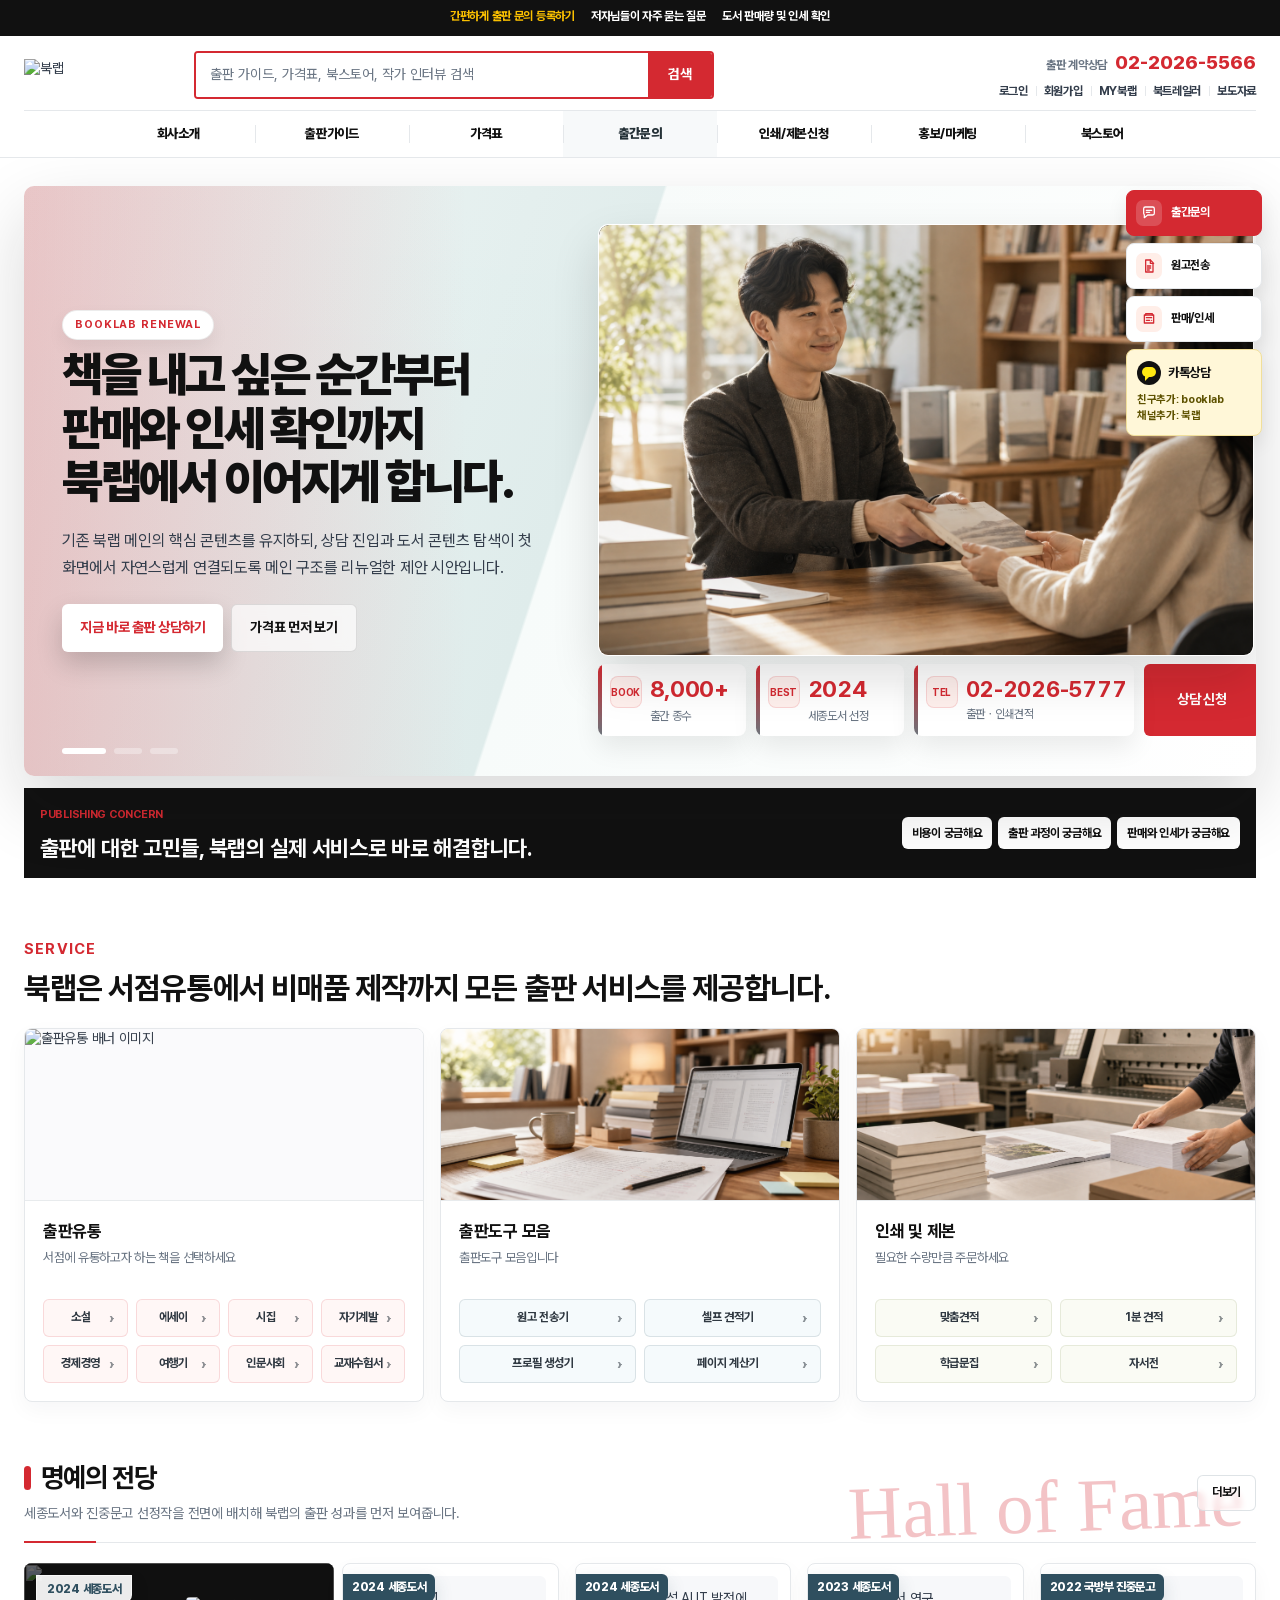
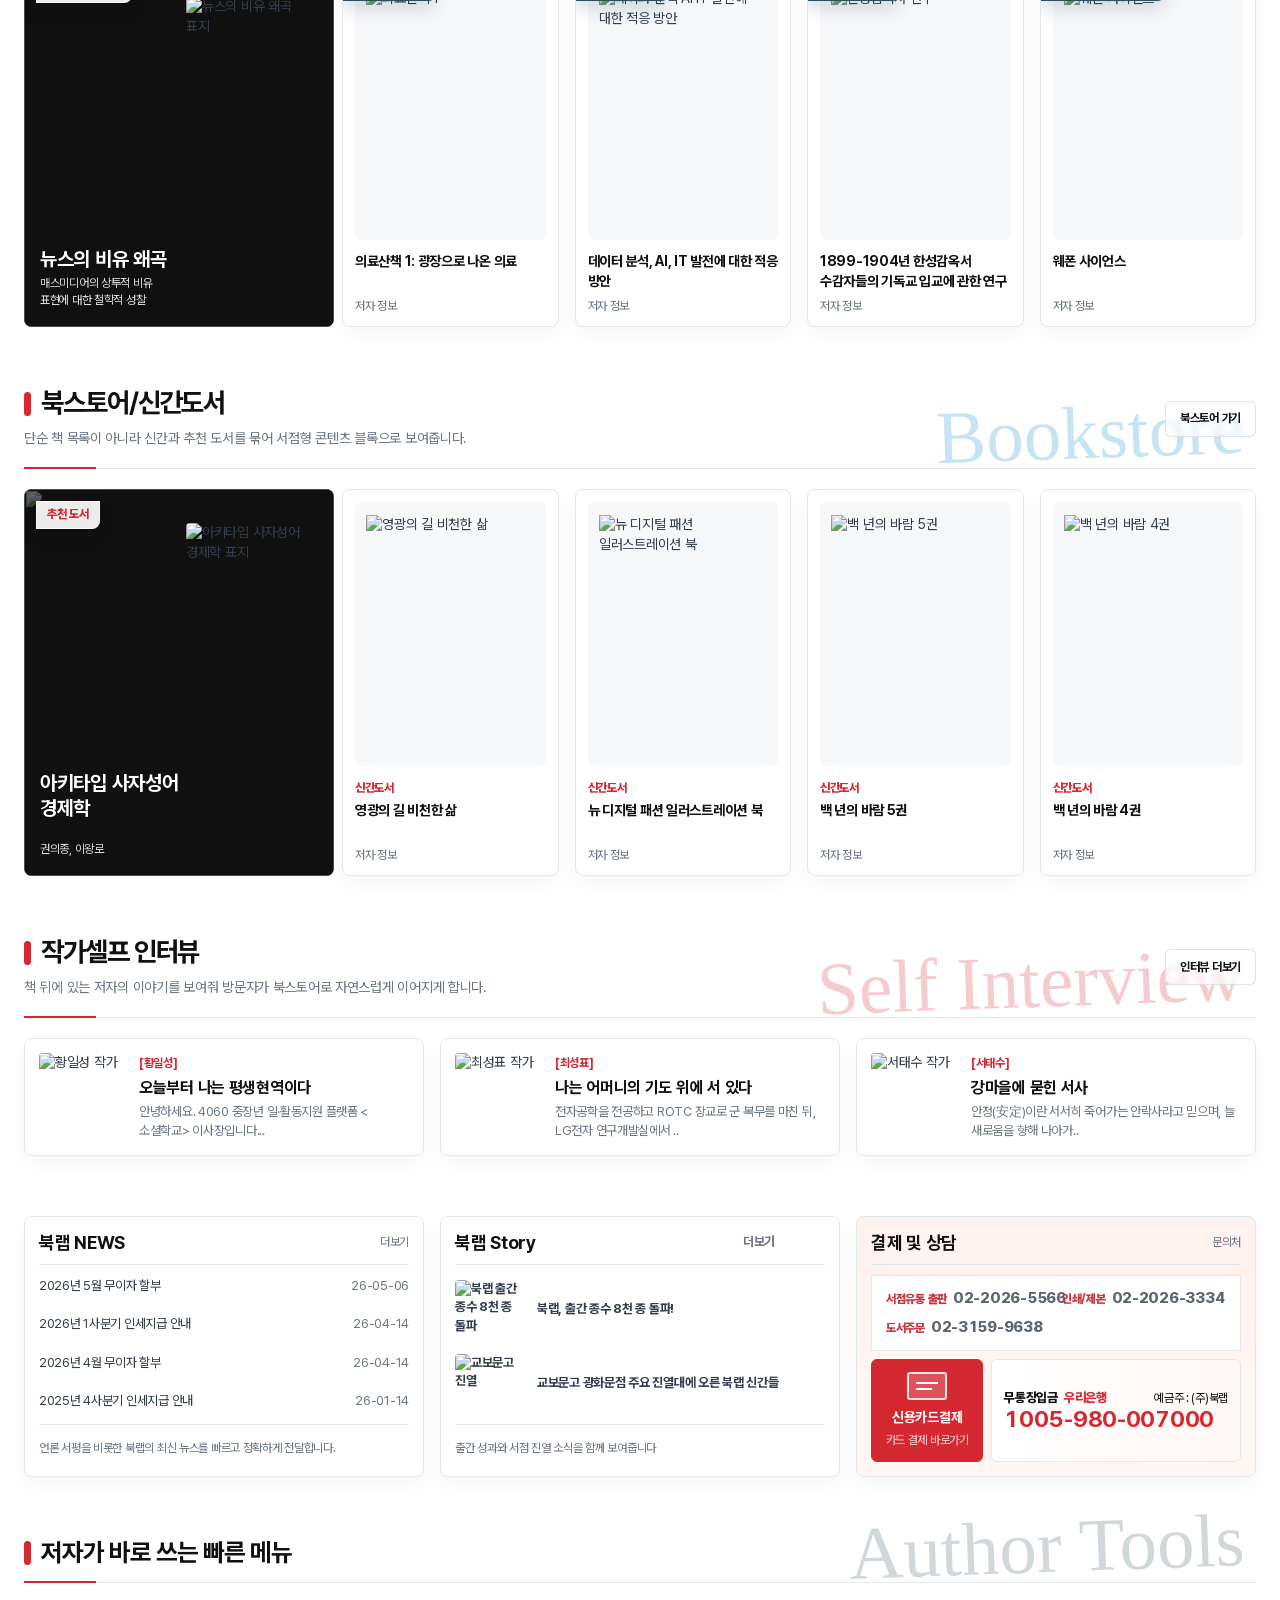
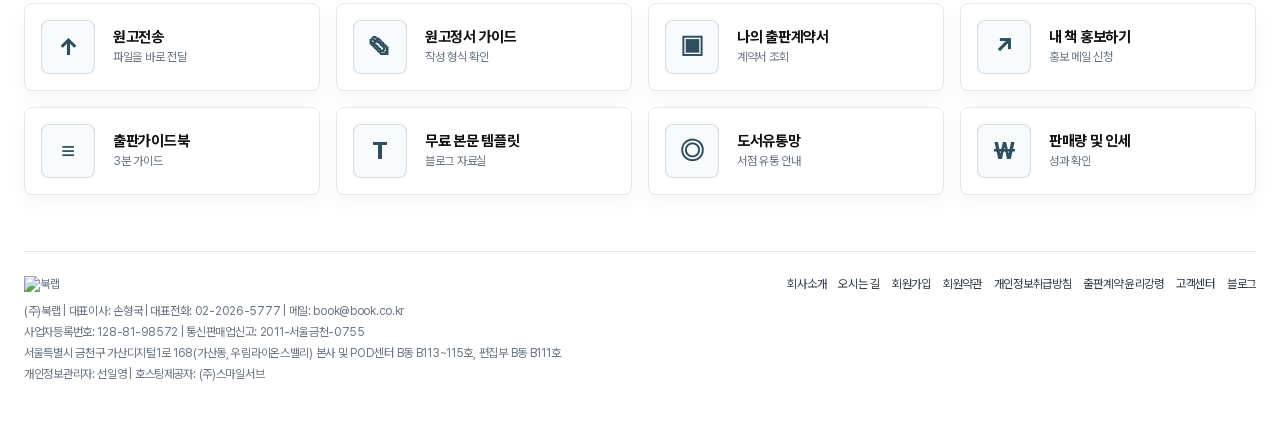
==== prototype/booklab-renewal/index.html @ ddcadf3e "Add Booklab renewal prototype" ====
<!doctype html>
<html lang="ko">
  <head>
    <meta charset="utf-8">
    <meta name="viewport" content="width=device-width, initial-scale=1">
    <title>북랩 홈페이지 리뉴얼 제안 시안</title>
    <meta
      name="description"
      content="북랩 기존 홈페이지 콘텐츠를 기반으로 좋은땅형 상담 전환 구조와 DESIGN.md 정보 밀도 규칙을 반영한 리뉴얼 제안 시안"
    >
    <link rel="stylesheet" href="./styles.css">
  </head>
  <body>
    <header class="notice-bar">
      <a href="https://www.book.co.kr/essay_ver2/publish/advice.php">간편하게 출판 문의 등록하기</a>
      <a href="https://www.book.co.kr/essay_ver2/bbs/list.php?code=faq">저자님들이 자주 묻는 질문</a>
      <a href="https://www.book.co.kr/essay_ver2/mypage/sales_sales_royalty.php">도서 판매량 및 인세 확인</a>
    </header>

    <header class="site-header">
      <div class="header-grid">
        <a class="logo" href="https://www.book.co.kr/" aria-label="북랩 홈">
          <img src="https://www.book.co.kr/essay_ver2/images/bottom/bottom_logo_121_31.png?v1.1" alt="북랩">
        </a>
        <form class="search" role="search" aria-label="북랩 검색">
          <input type="search" placeholder="출판 가이드, 가격표, 북스토어, 작가 인터뷰 검색">
          <button type="submit">검색</button>
        </form>
        <div class="header-meta" aria-label="회원 및 상담 메뉴">
          <div class="contract-call"><span>출판 계약상담</span><b>02-2026-5566</b></div>
          <nav class="member-links" aria-label="회원 메뉴">
            <a href="https://www.book.co.kr/essay_ver2/member/login.php">로그인</a>
            <a href="https://www.book.co.kr/essay_ver2/member/join_agree.php">회원가입</a>
            <a href="https://www.book.co.kr/essay_ver2/mypage/">MY북랩</a>
            <a href="https://www.book.co.kr/essay_ver2/promote/booktrailer.php">북트레일러</a>
            <a href="https://www.book.co.kr/essay_ver2/promote/press_list.php">보도자료</a>
          </nav>
        </div>
      </div>
      <nav class="gnb" aria-label="주요 메뉴">
        <div class="gnb-item">
          <a href="https://www.book.co.kr/essay_ver2/company/company.php">회사소개</a>
          <div class="gnb-sub">
            <a href="https://www.book.co.kr/essay_ver2/company/company.php">회사소개</a>
            <a href="https://www.book.co.kr/essay_ver2/essay_board/venera5.php">왜 1위인가</a>
            <a href="https://www.book.co.kr/essay_ver2/company/intro_bookstore.php">도서유통망</a>
            <a href="https://www.book.co.kr/essay_ver2/bbs/list.php?code=booklab_news">북랩 News</a>
            <a href="https://www.book.co.kr/essay_ver2/promote/press_list.php">보도자료</a>
            <a href="https://www.book.co.kr/essay_ver2/support/helpdesk.php">고객센터</a>
            <a href="https://www.book.co.kr/essay_ver2/company/recruit.php">인재채용</a>
          </div>
        </div>
        <div class="gnb-item">
          <a href="https://www.book.co.kr/essay_ver2/guide/print_guide.php">출판가이드</a>
          <div class="gnb-sub">
            <a href="https://www.book.co.kr/essay_ver2/guide/print_guide.php">출판가이드</a>
            <a href="https://www.book.co.kr/essay_ver2/guide/publishing_step.php">출간절차</a>
            <a href="https://www.book.co.kr/essay_ver2/essay_board/policy.php">인세 및 출판 정책</a>
            <a href="https://www.book.co.kr/essay_ver2/guide/know.php">출판인세 상식</a>
            <a href="https://www.book.co.kr/essay_ver2/guide/model.php">원고정서 가이드</a>
            <a href="https://www.book.co.kr/essay_ver2/guide/data_send.php">원고 전송하기</a>
            <a href="https://www.book.co.kr/essay_ver2/guide/sell.php">판매 및 인세 조회</a>
          </div>
        </div>
        <div class="gnb-item">
          <a href="https://www.book.co.kr/essay_ver2/publish/service.php">가격표</a>
          <div class="gnb-sub">
            <a href="https://www.book.co.kr/essay_ver2/publish/package_normalcn.php">흑백도서 출판</a>
            <a href="https://www.book.co.kr/essay_ver2/publish/package_normalcy.php">컬러도서 출판</a>
            <a href="https://www.book.co.kr/essay_ver2/publish/package_s_a.php">교재 출판</a>
            <a href="https://www.book.co.kr/essay_ver2/publish/package_s_b.php">청소년 출판</a>
            <a href="https://www.book.co.kr/essay_ver2/publish/1man_01.php">1인출판사 전용 서비스</a>
            <a href="https://www.book.co.kr/essay_ver2/publish/1man_03.php">독립출판</a>
            <a href="https://www.book.co.kr/essay_ver2/publish/ebook_intro.php">전자책 출판 서비스</a>
          </div>
        </div>
        <div class="gnb-item">
          <a class="active" href="https://www.book.co.kr/essay_ver2/publish/advice.php">출간문의</a>
          <div class="gnb-sub">
            <a href="https://www.book.co.kr/essay_ver2/publish/advice.php">출간문의</a>
            <a href="https://www.book.co.kr/essay_ver2/publish/estimate.php">출판견적 의뢰</a>
            <a href="https://www.book.co.kr/essay_ver2/publish/apply.php">출간신청</a>
            <a href="https://www.book.co.kr/essay_ver2/bbs/list.php?code=faq">자주 하시는 질문</a>
            <a href="https://www.book.co.kr/ebooks/ecatalog.php?Dir=334">출판가이드북</a>
            <a href="https://www.book.co.kr/essay_ver2/publish/visit.php">방문 예약</a>
            <a href="https://www.book.co.kr/essay_ver2/support/helpdesk.php">1:1 문의</a>
          </div>
        </div>
        <div class="gnb-item">
          <a href="https://www.book.co.kr/essay_ver2/shop/nonsalereqest.php">인쇄/제본신청</a>
          <div class="gnb-sub">
            <a href="https://www.book.co.kr/essay_ver2/shop/nonsalereqest.php">인쇄/제본 견적 의뢰</a>
            <a href="https://www.book.co.kr/essay_ver2/shop/nonsalepaystp1.php">인쇄/제본 주문결제</a>
            <a href="https://www.book.co.kr/essay_ver2/shop/price.php">비매품 편집비용</a>
            <a href="https://www.book.co.kr/essay_ver2/publish/50books.php">50부 제작 패키지</a>
            <a href="https://www.book.co.kr/essay_ver2/shop/sample.php?catcode=101100">무료 표지 샘플</a>
            <a href="https://www.book.co.kr/essay_ver2/shop/guide.php">무료 본문 템플릿</a>
            <a href="https://www.book.co.kr/essay_ver2/publish/quick_estimate.php">1분 견적</a>
          </div>
        </div>
        <div class="gnb-item">
          <a href="https://www.book.co.kr/essay_ver2/promote/promote.php">홍보/마케팅</a>
          <div class="gnb-sub">
            <a href="https://www.book.co.kr/essay_ver2/promote/display.php">매대광고</a>
            <a href="https://www.book.co.kr/essay_ver2/promote/bookcard.php">북카드 배포</a>
            <a href="https://www.book.co.kr/essay_ver2/promote/promt_press.php">보도자료 배포</a>
            <a href="https://www.book.co.kr/essay_ver2/promote/promt_intro.php">북트레일러</a>
            <a href="https://www.book.co.kr/essay_ver2/promote/envelope.php">컬러 증정 봉투</a>
            <a href="https://www.book.co.kr/essay_ver2/promote/promote.php#promote2">도서 홍보물 제작</a>
            <a href="https://www.book.co.kr/essay_ver2/promote/interview_list.php">작가 셀프 인터뷰</a>
          </div>
        </div>
        <div class="gnb-item">
          <a href="https://www.book.co.kr/essay_ver2/bshop/index.php">북스토어</a>
          <div class="gnb-sub">
            <a href="https://www.book.co.kr/essay_ver2/bshop/index.php">전체도서</a>
            <a href="https://www.book.co.kr/essay_ver2/bshop/index.php?grp=week">주간 베스트셀러</a>
            <a href="https://www.book.co.kr/essay_ver2/bshop/index.php?grp=month">월간 베스트셀러</a>
            <a href="https://www.book.co.kr/essay_ver2/bshop/index.php?grp=steady">스테디셀러</a>
            <a href="https://www.book.co.kr/essay_ver2/bshop/index.php?grp=reprint">증쇄도서</a>
            <a href="https://www.book.co.kr/essay_ver2/bshop/index.php?grp=ebook">전자책</a>
            <a href="https://www.book.co.kr/essay_ver2/bshop/prd_list.php">저자구매</a>
            <a href="https://www.book.co.kr/essay_ver2/bshop/bookdnldxls.php">도서목록 다운로드</a>
          </div>
        </div>
      </nav>
    </header>

    <main>
      <section class="hero-renewal hero-slider hero-slide-0" data-hero-slider>
        <div class="hero-copy">
          <span class="label">BOOKLAB RENEWAL</span>
          <h1>
            <span>책을 내고 싶은 순간부터</span>
            <span>판매와 인세 확인까지</span>
            <span>북랩에서 이어지게 합니다.</span>
          </h1>
          <p>
            기존 북랩 메인의 핵심 콘텐츠를 유지하되, 상담 진입과 도서 콘텐츠 탐색이 첫 화면에서 자연스럽게 연결되도록
            메인 구조를 리뉴얼한 제안 시안입니다.
          </p>
          <div class="hero-actions">
            <a class="btn primary" href="https://www.book.co.kr/essay_ver2/publish/advice.php">지금 바로 출판 상담하기</a>
            <a class="btn secondary" href="https://www.book.co.kr/essay_ver2/publish/service.php">가격표 먼저 보기</a>
          </div>
        </div>

        <div class="hero-showcase" aria-label="북랩 리뉴얼 메인 비주얼">
          <div class="showcase-panel">
            <div class="showcase-copy">
              <span>출판 상담</span>
              <p class="journey-copy">
                <span>저자의 꿈을 현실로,</span>
                <span>독자의 손에 전해진 8,000권의 이야기로,</span>
                <span>북랩이 만들어 온 21년의 여정은 계속됩니다!</span>
              </p>
            </div>
            <div class="showcase-books" aria-hidden="true">
              <div class="book-stage">
                <img class="hero-photo-visual" src="./assets/service/main-hero-publishing-journey.png" alt="">
                <img class="book-cover book-cover-main" src="https://www.book.co.kr/_FILE/book/cover/2026/2603110001/2603110001_S1.jpg?v1.1" alt="">
                <img class="book-cover book-cover-left" src="https://www.book.co.kr/_FILE/book/cover/2024/2401190001/2401190001_B.png?v1.2" alt="">
                <img class="book-cover book-cover-right" src="https://www.book.co.kr/_FILE/book/cover/2026/2605130001/2605130001_B.jpg?v1778792145" alt="">
              </div>
            </div>
          </div>
          <div class="hero-summary">
            <div class="summary-item">
              <b>8,000+</b>
              <span>출간 종수</span>
            </div>
            <div class="summary-item">
              <b>2024</b>
              <span>세종도서 선정</span>
            </div>
            <div class="summary-item">
              <b>02-2026-5777</b>
              <span>출판ㆍ인쇄견적</span>
            </div>
            <a class="summary-cta" href="https://www.book.co.kr/essay_ver2/publish/advice.php">상담 신청</a>
          </div>
        </div>
        <div class="hero-slider-controls" aria-label="메인 배너 슬라이드 선택">
          <button type="button" class="is-active" data-hero-slide="0" aria-label="첫 번째 배너"></button>
          <button type="button" data-hero-slide="1" aria-label="두 번째 배너"></button>
          <button type="button" data-hero-slide="2" aria-label="세 번째 배너"></button>
        </div>
      </section>

      <section class="worry-band">
        <div>
          <span class="label">PUBLISHING CONCERN</span>
          <h2>출판에 대한 고민들, 북랩의 실제 서비스로 바로 해결합니다.</h2>
        </div>
        <div class="worry-links">
          <a href="https://www.book.co.kr/essay_ver2/publish/service.php">비용이 궁금해요</a>
          <a href="https://www.book.co.kr/essay_ver2/guide/print_guide.php">출판 과정이 궁금해요</a>
          <a href="https://www.book.co.kr/essay_ver2/mypage/sales_sales_royalty.php">판매와 인세가 궁금해요</a>
        </div>
      </section>

      <section class="section service-section">
        <div class="section-head">
          <div>
            <span class="label">SERVICE</span>
            <h2>북랩은 서점유통에서 비매품 제작까지 모든 출판 서비스를 제공합니다.</h2>
          </div>
        </div>
        <div class="service-grid">
          <article class="service-card">
            <img src="https://images.unsplash.com/photo-1526243741027-444d633d7365?auto=format&fit=crop&w=1000&q=80" alt="출판유통 배너 이미지">
            <div>
              <b>출판유통</b>
              <span>서점에 유통하고자 하는 책을 선택하세요</span>
              <div class="service-actions">
                <a href="https://www.book.co.kr/essay_ver2/publish/distribmthd01.php">소설</a>
                <a href="https://www.book.co.kr/essay_ver2/publish/distribmthd02.php">에세이</a>
                <a href="https://www.book.co.kr/essay_ver2/publish/distribmthd03.php">시집</a>
                <a href="https://www.book.co.kr/essay_ver2/publish/distribmthd04.php">자기계발</a>
                <a href="https://www.book.co.kr/essay_ver2/publish/distribmthd05.php">경제경영</a>
                <a href="https://www.book.co.kr/essay_ver2/publish/distribmthd06.php">여행기</a>
                <a href="https://www.book.co.kr/essay_ver2/publish/distribmthd07.php">인문사회</a>
                <a href="https://www.book.co.kr/essay_ver2/publish/distribmthd08.php">교재수험서</a>
              </div>
            </div>
          </article>
          <article class="service-card">
            <img src="./assets/service/service-tools-warm.png" alt="출판도구 모음 배너 이미지">
            <div>
              <b>출판도구 모음</b>
              <span>출판도구 모음입니다</span>
              <div class="service-actions">
                <a href="#">원고 전송기</a>
                <a href="https://www.book.co.kr/essay_ver2/publish/self2nd_step1.php">셀프 견적기</a>
                <a href="https://www.book.co.kr/essay_ver2/mypage/profilewrt.php">프로필 생성기</a>
                <a href="#">페이지 계산기</a>
              </div>
            </div>
          </article>
          <article class="service-card">
            <img src="./assets/service/service-printing-warm.png" alt="인쇄 및 제본 배너 이미지">
            <div>
              <b>인쇄 및 제본</b>
              <span>필요한 수량만큼 주문하세요</span>
              <div class="service-actions">
                <a href="https://www.book.co.kr/essay_ver2/shop/nonsalepaystp1.php">맞춤견적</a>
                <a href="#">1분 견적</a>
                <a href="https://www.book.co.kr/essay_ver2/publish/distribmthd10.php">학급문집</a>
                <a href="https://www.book.co.kr/essay_ver2/publish/distribmthd11.php">자서전</a>
              </div>
            </div>
          </article>
        </div>
      </section>

      <section class="section split-section">
        <div class="section-head decorated title-trust">
          <div>
            <h2>명예의 전당</h2>
            <p>세종도서와 진중문고 선정작을 전면에 배치해 북랩의 출판 성과를 먼저 보여줍니다.</p>
          </div>
          <a class="more" href="https://www.book.co.kr/essay_ver2/bshop/index.php?grp=fame">더보기</a>
          <span class="section-script" aria-hidden="true">Hall of Fame</span>
        </div>
        <div class="hall-grid">
          <article class="feature-book hall-feature">
            <img class="feature-bg" src="https://www.book.co.kr/essay_ver2/images/index/halloffame_recomm.jpg?v2.2" alt="">
            <div class="feature-text">
              <span>2024 세종도서</span>
              <h3>뉴스의 비유 왜곡</h3>
              <p>매스미디어의 상투적 비유 표현에 대한 철학적 성찰</p>
            </div>
            <img class="feature-cover" src="https://www.book.co.kr/_FILE/book/cover/2023/2310130002/2310130002_S1.jpg?v1.2" alt="뉴스의 비유 왜곡 표지">
          </article>
          <div class="book-cards award-books">
            <article><span>2024 세종도서</span><figure><img src="https://www.book.co.kr/_FILE/book/cover/2024/2401190001/2401190001_B.png?v1.2" alt="의료산책 1"></figure><b>의료산책 1: 광장으로 나온 의료</b><small>저자 정보</small></article>
            <article><span>2024 세종도서</span><figure><img src="https://www.book.co.kr/_FILE/book/cover/2023/2308220002/2308220002_B.png?v1.2" alt="데이터 분석 AI IT 발전에 대한 적응 방안"></figure><b>데이터 분석, AI, IT 발전에 대한 적응 방안</b><small>저자 정보</small></article>
            <article><span>2023 세종도서</span><figure><img src="https://www.book.co.kr/_FILE/book/cover/2022/2212260004/2212260004_B.png?v1.2" alt="한성감옥서 연구"></figure><b>1899-1904년 한성감옥서 수감자들의 기독교 입교에 관한 연구</b><small>저자 정보</small></article>
            <article><span>2022 국방부 진중문고</span><figure><img src="https://www.book.co.kr/_FILE/book/cover/2018/1803080002/1803080002_B.png?v1.2" alt="웨폰 사이언스"></figure><b>웨폰 사이언스</b><small>저자 정보</small></article>
          </div>
        </div>
      </section>

      <section class="section bookstore-section">
        <div class="section-head decorated title-bookstore">
          <div>
            <h2>북스토어/신간도서</h2>
            <p>단순 책 목록이 아니라 신간과 추천 도서를 묶어 서점형 콘텐츠 블록으로 보여줍니다.</p>
          </div>
          <a class="more" href="https://www.book.co.kr/essay_ver2/bshop/index.php">북스토어 가기</a>
          <span class="section-script" aria-hidden="true">Bookstore</span>
        </div>
        <div class="bookstore-grid">
          <article class="feature-book store-feature">
            <img class="feature-bg" src="https://www.book.co.kr/essay_ver2/images/index/bookstore_recomm.jpg?v2.2" alt="">
            <div class="feature-text">
              <span>추천 도서</span>
              <h3>아키타입 사자성어 경제학</h3>
              <p>권의종, 이왕로</p>
            </div>
            <img class="feature-cover" src="https://www.book.co.kr/_FILE/book/cover/2026/2603110001/2603110001_S1.jpg?v1.1" alt="아키타입 사자성어 경제학 표지">
          </article>
          <div class="book-cards new-books">
            <article><figure><img src="https://www.book.co.kr/_FILE/book/cover/2026/2605180001/2605180001_B.jpg?v1779061282" alt="영광의 길 비천한 삶"></figure><span>신간도서</span><b>영광의 길 비천한 삶</b><small>저자 정보</small></article>
            <article><figure><img src="https://www.book.co.kr/_FILE/book/cover/2026/2605130001/2605130001_B.jpg?v1778792145" alt="뉴 디지털 패션 일러스트레이션 북"></figure><span>신간도서</span><b>뉴 디지털 패션 일러스트레이션 북</b><small>저자 정보</small></article>
            <article><figure><img src="https://www.book.co.kr/_FILE/book/cover/2026/2605120002/2605120002_B.jpg?v1778702693" alt="백 년의 바람 5권"></figure><span>신간도서</span><b>백 년의 바람 5권</b><small>저자 정보</small></article>
            <article><figure><img src="https://www.book.co.kr/_FILE/book/cover/2026/2605120001/2605120001_B.jpg?v1778702693" alt="백 년의 바람 4권"></figure><span>신간도서</span><b>백 년의 바람 4권</b><small>저자 정보</small></article>
          </div>
        </div>
      </section>

      <section class="section interview-section">
        <div class="section-head decorated title-interview">
          <div>
            <h2>작가셀프 인터뷰</h2>
            <p>책 뒤에 있는 저자의 이야기를 보여줘 방문자가 북스토어로 자연스럽게 이어지게 합니다.</p>
          </div>
          <a class="more" href="https://www.book.co.kr/essay_ver2/promote/interview_list.php">인터뷰 더보기</a>
          <span class="section-script" aria-hidden="true">Self Interview</span>
        </div>
        <div class="interview-grid">
          <article>
            <img src="https://www.book.co.kr/_FILE/interview/2026/I26051201/SI26051201.jpg?v1.1" alt="황일성 작가">
            <div><span>[황일성]</span><h3>오늘부터 나는 평생현역이다</h3><p>안녕하세요. 4060 중장년 일·활동지원 플랫폼 &lt;소셜학교&gt; 이사장입니다...</p></div>
          </article>
          <article>
            <img src="https://www.book.co.kr/_FILE/interview/2026/I26041701/SI26041701.png?v1.1" alt="최성표 작가">
            <div><span>[최성표]</span><h3>나는 어머니의 기도 위에 서 있다</h3><p>전자공학을 전공하고 ROTC 장교로 군 복무를 마친 뒤, LG전자 연구개발실에서 ..</p></div>
          </article>
          <article>
            <img src="https://www.book.co.kr/_FILE/interview/2026/I26041201/SI26041201.png?v1.1" alt="서태수 작가">
            <div><span>[서태수]</span><h3>강마을에 묻힌 서사</h3><p>안정(安定)이란 서서히 죽어가는 안락사라고 믿으며, 늘 새로움을 향해 나아가..</p></div>
          </article>
        </div>
      </section>

      <section class="section board-tools">
        <div class="board-card news-card">
          <div class="mini-head"><h2>북랩 NEWS</h2><a href="https://www.book.co.kr/essay_ver2/bbs/list.php?code=booklab_news">더보기</a></div>
          <ul>
            <li><a href="https://www.book.co.kr/essay_ver2/bbs/view.php?idx=4896&code=booklab_notice">2026년 5월 무이자 할부</a><span>26-05-06</span></li>
            <li><a href="https://www.book.co.kr/essay_ver2/bbs/view.php?idx=4892&code=booklab_news">2026년 1사분기 인세지급 안내</a><span>26-04-14</span></li>
            <li><a href="https://www.book.co.kr/essay_ver2/bbs/view.php?idx=4891&code=booklab_notice">2026년 4월 무이자 할부</a><span>26-04-14</span></li>
            <li><a href="https://www.book.co.kr/essay_ver2/bbs/view.php?idx=4868&code=booklab_news">2025년 4사분기 인세지급 안내</a><span>26-01-14</span></li>
          </ul>
        </div>
        <div class="board-card story">
          <div class="mini-head"><h2>북랩 Story</h2><a href="https://www.book.co.kr/essay_ver2/bbs/list.php?code=photo">더보기</a></div>
          <div class="story-list">
            <a href="https://www.book.co.kr/essay_ver2/bbs/view.php?idx=4853&code=photo"><img src="https://www.book.co.kr/_FILE/bbs_photo/1761616302/S4853.png" alt="북랩 출간 종수 8천 종 돌파"><span>북랩, 출간 종수 8천 종 돌파!</span></a>
            <a href="https://www.book.co.kr/essay_ver2/bbs/view.php?idx=4482&code=photo"><img src="https://www.book.co.kr/essay_ver2/data/bbs/photo/S2304111134023_1.jpg" alt="교보문고 진열"><span>교보문고 광화문점 주요 진열대에 오른 북랩 신간들</span></a>
          </div>
        </div>
        <div class="board-card payment-card">
          <div class="mini-head"><h2>결제 및 상담</h2><a href="https://www.book.co.kr/essay_ver2/support/tel_info.php">문의처</a></div>
          <div class="pay-primary">
            <dl>
              <div><dt>서점유통 출판</dt><dd>02-2026-5566</dd></div>
              <div><dt>인쇄/제본</dt><dd>02-2026-3334</dd></div>
              <div><dt>도서주문</dt><dd>02-3159-9638</dd></div>
            </dl>
          </div>
          <div class="pay-grid">
            <a class="card-pay" href="#"><b>신용카드결제</b><span>카드 결제 바로가기</span></a>
            <a class="bank-pay" href="https://www.book.co.kr/essay_ver2/support/bankbook.php"><span>무통장입금</span><em>우리은행</em><small>예금주 : (주)북랩</small><b>1005-980-007000</b></a>
          </div>
        </div>
      </section>

      <section class="section tool-section">
        <div class="section-head decorated title-tools">
          <div><h2>저자가 바로 쓰는 빠른 메뉴</h2></div>
          <span class="section-script" aria-hidden="true">Author Tools</span>
        </div>
        <div class="tool-grid">
          <a href="#"><span class="tool-icon">UP</span><b>원고전송</b><small>파일을 바로 전달</small></a>
          <a href="https://www.book.co.kr/essay_ver2/guide/model.php"><span class="tool-icon">GD</span><b>원고정서 가이드</b><small>작성 형식 확인</small></a>
          <a href="https://www.book.co.kr/essay_ver2/mypage/contract_list.php"><span class="tool-icon">CT</span><b>나의 출판계약서</b><small>계약서 조회</small></a>
          <a href="https://www.book.co.kr/essay_ver2/mypage/mail_pr_product.php"><span class="tool-icon">PR</span><b>내 책 홍보하기</b><small>홍보 메일 신청</small></a>
          <a href="https://www.book.co.kr/ebooks/ecatalog.php?Dir=334"><span class="tool-icon">BK</span><b>출판가이드북</b><small>3분 가이드</small></a>
          <a href="http://blog.naver.com/essaybook" target="_blank" rel="noreferrer"><span class="tool-icon">TM</span><b>무료 본문 템플릿</b><small>블로그 자료실</small></a>
          <a href="https://www.book.co.kr/essay_ver2/company/intro_bookstore.php"><span class="tool-icon">DT</span><b>도서유통망</b><small>서점 유통 안내</small></a>
          <a href="https://www.book.co.kr/essay_ver2/mypage/sales_sales_royalty.php"><span class="tool-icon">RS</span><b>판매량 및 인세</b><small>성과 확인</small></a>
        </div>
      </section>

    </main>

    <aside class="floating-consult" aria-label="빠른 실행">
      <a href="https://www.book.co.kr/essay_ver2/publish/advice.php">
        <span class="floating-icon" aria-hidden="true">
          <svg viewBox="0 0 24 24"><path d="M4 5.5A2.5 2.5 0 0 1 6.5 3h11A2.5 2.5 0 0 1 20 5.5v7A2.5 2.5 0 0 1 17.5 15H10l-5 4v-4.4A2.5 2.5 0 0 1 4 12.5z"/><path d="M8 8h8M8 11h5"/></svg>
        </span>
        <span>출간문의</span>
      </a>
      <a href="#">
        <span class="floating-icon" aria-hidden="true">
          <svg viewBox="0 0 24 24"><path d="M7 3h7l4 4v14H7z"/><path d="M14 3v5h5M9.5 12h5M9.5 15h5M9.5 18h3"/></svg>
        </span>
        <span>원고전송</span>
      </a>
      <a href="https://www.book.co.kr/essay_ver2/mypage/sales_sales_royalty.php">
        <span class="floating-icon" aria-hidden="true">
          <svg viewBox="0 0 24 24"><path d="M5 6h14v12H5z"/><path d="M8 10h8M8 14h5M16 14h.01"/><path d="M7 6V4h10v2"/></svg>
        </span>
        <span>판매/인세</span>
      </a>
      <div class="floating-kakao">
        <b><span class="kakao-icon" aria-hidden="true"></span>카톡상담</b>
        <span>친구추가: booklab</span>
        <span>채널추가: 북랩</span>
      </div>
    </aside>

    <footer class="site-footer">
      <div>
        <img src="https://www.book.co.kr/essay_ver2/images/bottom/bottom_logo_121_31.png?v1.1" alt="북랩">
        <p>(주)북랩 | 대표이사: 손형국 | 대표전화: 02-2026-5777 | 메일: book@book.co.kr</p>
        <p>사업자등록번호: 128-81-98572 | 통신판매업신고: 2011-서울금천-0755</p>
        <p>서울특별시 금천구 가산디지털1로 168(가산동, 우림라이온스밸리) 본사 및 POD센터 B동 B113~115호, 편집부 B동 B111호</p>
        <p>개인정보관리자: 선일영 | 호스팅제공자: (주)스마일서브</p>
      </div>
      <nav>
        <a href="https://www.book.co.kr/essay_ver2/company/company.php">회사소개</a>
        <a href="https://www.book.co.kr/essay_ver2/company/map.php">오시는 길</a>
        <a href="https://www.book.co.kr/essay_ver2/member/join_agree.php">회원가입</a>
        <a href="https://www.book.co.kr/essay_ver2/bottom/clause.php">회원약관</a>
        <a href="https://www.book.co.kr/essay_ver2/bottom/privacy.php">개인정보취급방침</a>
        <a href="https://www.book.co.kr/essay_ver2/bottom/pubethics.php">출판계약 윤리강령</a>
        <a href="https://www.book.co.kr/essay_ver2/support/helpdesk.php">고객센터</a>
        <a href="http://blog.naver.com/essaybook" target="_blank" rel="noreferrer">블로그</a>
      </nav>
    </footer>
    <script>
      (() => {
        const slider = document.querySelector("[data-hero-slider]");
        if (!slider) return;

        const slides = [
          {
            label: "BOOKLAB RENEWAL",
            title: ["책을 내고 싶은 순간부터", "판매와 인세 확인까지", "북랩에서 이어지게 합니다."],
            desc: "기존 북랩 메인의 핵심 콘텐츠를 유지하되, 상담 진입과 도서 콘텐츠 탐색이 첫 화면에서 자연스럽게 연결되도록 메인 구조를 리뉴얼한 제안 시안입니다.",
            primary: ["지금 바로 출판 상담하기", "https://www.book.co.kr/essay_ver2/publish/advice.php"],
            secondary: ["가격표 먼저 보기", "https://www.book.co.kr/essay_ver2/publish/service.php"],
            badge: "출판 상담",
            journey: ["저자의 꿈을 현실로,", "독자의 손에 전해진 8,000권의 이야기로,", "북랩이 만들어 온 21년의 여정은 계속됩니다!"],
            covers: [
              "https://www.book.co.kr/_FILE/book/cover/2026/2603110001/2603110001_S1.jpg?v1.1",
              "https://www.book.co.kr/_FILE/book/cover/2024/2401190001/2401190001_B.png?v1.2",
              "https://www.book.co.kr/_FILE/book/cover/2026/2605130001/2605130001_B.jpg?v1778792145"
            ],
            visual: "./assets/service/main-hero-publishing-journey.png",
            summary: [["8,000+", "출간 종수"], ["2024", "세종도서 선정"], ["02-2026-5777", "출판ㆍ인쇄견적"]]
          },
          {
            label: "BOOK DISTRIBUTION",
            title: ["서점 유통부터", "판매 부수 공개까지", "투명하게 연결합니다."],
            desc: "북스토어, 서점 유통망, 판매량 및 인세 확인까지 저자가 가장 궁금해하는 정보를 메인에서 빠르게 확인할 수 있게 구성합니다.",
            primary: ["도서유통망 보기", "https://www.book.co.kr/essay_ver2/company/intro_bookstore.php"],
            secondary: ["판매·인세 조회", "https://www.book.co.kr/essay_ver2/mypage/sales_sales_royalty.php"],
            badge: "도서 유통",
            journey: ["책이 독자에게 닿는 길,", "서점과 온라인 채널을 잇는 유통 경험으로,", "저자의 다음 출간까지 이어지게 합니다."],
            covers: [
              "https://www.book.co.kr/_FILE/book/cover/2026/2605180001/2605180001_B.jpg?v1779061282",
              "https://www.book.co.kr/_FILE/book/cover/2026/2605120001/2605120001_B.jpg?v1778702693",
              "https://www.book.co.kr/_FILE/book/cover/2023/2310130002/2310130002_S1.jpg?v1.2"
            ],
            visual: "./assets/service/main-hero-distribution.png",
            summary: [["북스토어", "신간도서 연결"], ["인세", "판매량 조회"], ["02-2026-5566", "출판 계약상담"]]
          },
          {
            label: "PRINT & BINDING",
            title: ["출판 상담과", "인쇄·제본 신청을", "바로 이어줍니다."],
            desc: "출간문의, 맞춤견적, 1분 견적, 학급문집과 자서전 제작까지 필요한 제작 메뉴를 메인에서 명확하게 안내합니다.",
            primary: ["인쇄·제본 신청", "https://www.book.co.kr/essay_ver2/shop/nonsalereqest.php"],
            secondary: ["1분 견적 보기", "https://www.book.co.kr/essay_ver2/publish/quick_estimate.php"],
            badge: "제작 상담",
            journey: ["필요한 수량만큼", "견적부터 결제까지", "제작 과정을 한 화면에서"],
            covers: [
              "https://www.book.co.kr/_FILE/book/cover/2026/2605120002/2605120002_B.jpg?v1778702693",
              "https://www.book.co.kr/_FILE/book/cover/2023/2308220002/2308220002_B.png?v1.2",
              "https://www.book.co.kr/_FILE/book/cover/2022/2212260004/2212260004_B.png?v1.2"
            ],
            visual: "./assets/service/main-hero-printing.png",
            summary: [["맞춤견적", "인쇄·제본"], ["원고전송", "빠른 접수"], ["02-2026-3334", "인쇄·제본 상담"]]
          }
        ];

        const nodes = {
          label: slider.querySelector(".hero-copy .label"),
          title: slider.querySelector(".hero-copy h1"),
          desc: slider.querySelector(".hero-copy > p"),
          primary: slider.querySelector(".hero-actions .primary"),
          secondary: slider.querySelector(".hero-actions .secondary"),
          badge: slider.querySelector(".showcase-copy > span"),
          journey: [...slider.querySelectorAll(".journey-copy span")],
          covers: [
            slider.querySelector(".hero-photo-visual"),
            slider.querySelector(".book-cover-main"),
            slider.querySelector(".book-cover-left"),
            slider.querySelector(".book-cover-right")
          ],
          summary: [...slider.querySelectorAll(".summary-item")],
          controls: [...slider.querySelectorAll("[data-hero-slide]")]
        };

        let current = 0;
        let timer;

        const render = (index) => {
          const slide = slides[index];
          current = index;
          slider.classList.add("is-changing");

          window.setTimeout(() => {
            slider.classList.remove("hero-slide-0", "hero-slide-1", "hero-slide-2");
            slider.classList.add(`hero-slide-${index}`);
            nodes.label.textContent = slide.label;
            nodes.title.innerHTML = slide.title.map((line) => `<span>${line}</span>`).join("");
            nodes.desc.textContent = slide.desc;
            nodes.desc.hidden = !slide.desc;
            nodes.primary.textContent = slide.primary[0];
            nodes.primary.href = slide.primary[1];
            nodes.secondary.textContent = slide.secondary[0];
            nodes.secondary.href = slide.secondary[1];
            nodes.badge.textContent = slide.badge;
            nodes.journey.forEach((node, i) => {
              node.textContent = slide.journey[i] || "";
            });
            nodes.covers.forEach((node, i) => {
              if (i === 0) {
                node.src = slide.visual;
                return;
              }
              node.src = slide.covers[i - 1];
            });
            nodes.summary.forEach((item, i) => {
              const number = item.querySelector("b");
              const text = item.querySelector("span");
              number.textContent = slide.summary[i][0];
              text.textContent = slide.summary[i][1];
            });
            nodes.controls.forEach((button, i) => {
              button.classList.toggle("is-active", i === index);
            });
            slider.classList.remove("is-changing");
          }, 160);
        };

        const next = () => render((current + 1) % slides.length);
        const play = () => {
          timer = window.setInterval(next, 6500);
        };

        nodes.controls.forEach((button) => {
          button.addEventListener("click", () => {
            window.clearInterval(timer);
            render(Number(button.dataset.heroSlide));
            play();
          });
        });

        slider.addEventListener("mouseenter", () => window.clearInterval(timer));
        slider.addEventListener("mouseleave", play);
        play();
      })();
    </script>
  </body>
</html>
---- prototype/booklab-renewal/styles.css ----
:root {
  --red: #d42931;
  --red-dark: #c73d17;
  --red-tint: #ffeee8;
  --black: #111111;
  --text: #333d4b;
  --muted: #6b7684;
  --line: #e5e8eb;
  --soft: #f7f8fa;
  --disabled: #f2f4f6;
  --white: #ffffff;
  --info: #0074e9;
  --success: #03ac0e;
  --star: #fac000;
  --wow: #a50034;
}

@font-face {
  font-family: "Pretendard Variable";
  src: url("./assets/fonts/PretendardVariable.woff2") format("woff2-variations");
  font-weight: 45 920;
  font-style: normal;
  font-display: swap;
}

* {
  box-sizing: border-box;
}

body {
  margin: 0;
  background: var(--white);
  color: var(--text);
  font-family: "Pretendard Variable", Pretendard, -apple-system, BlinkMacSystemFont, "Apple SD Gothic Neo", "Malgun Gothic", Roboto, "Noto Sans KR", sans-serif;
  font-size: 14px;
  line-height: 1.42;
  letter-spacing: -0.02em;
  word-break: keep-all;
  overflow-wrap: normal;
}

a {
  color: inherit;
  text-decoration: none;
}

img {
  display: block;
  max-width: 100%;
}

a:focus-visible,
button:focus-visible,
input:focus-visible {
  outline: 2px solid var(--black);
  outline-offset: 2px;
}

.notice-bar {
  display: flex;
  justify-content: center;
  gap: 16px;
  min-height: 36px;
  padding: 8px 16px;
  background: var(--black);
  color: var(--white);
  font-size: 12px;
}

.notice-bar a {
  font-weight: 700;
}

.notice-bar a:first-child {
  color: var(--star);
}

.site-header {
  position: sticky;
  top: 0;
  z-index: 30;
  background: var(--white);
  border-bottom: 1px solid var(--line);
}

.header-grid,
.gnb,
.section,
.site-footer {
  width: min(1280px, calc(100% - 48px));
  margin: 0 auto;
}

.header-grid {
  display: grid;
  grid-template-columns: 150px minmax(320px, 520px) minmax(360px, 1fr);
  gap: 20px;
  align-items: center;
  padding: 14px 0 10px;
}

.logo img {
  width: 121px;
  height: 31px;
  object-fit: contain;
}

.search {
  display: grid;
  grid-template-columns: 1fr 64px;
  height: 48px;
  overflow: hidden;
  background: var(--white);
  border: 2px solid var(--red);
  border-radius: 4px;
}

.search input {
  min-width: 0;
  padding: 0 14px;
  border: 0;
  color: var(--black);
  font: inherit;
  outline: 0;
}

.search input::placeholder {
  color: var(--muted);
}

.search button {
  border: 0;
  background: var(--red);
  color: var(--white);
  font: inherit;
  font-weight: 700;
}

.search button:hover {
  background: var(--red-dark);
}

.header-cta {
  display: inline-flex;
  align-items: center;
  justify-content: center;
  justify-self: end;
  min-height: 40px;
  padding: 0 16px;
  border-radius: 4px;
  background: var(--red);
  color: var(--white);
  font-weight: 700;
}

.header-meta {
  display: grid;
  justify-self: end;
  gap: 6px;
  min-width: 0;
  text-align: right;
}

.contract-call {
  display: flex;
  align-items: baseline;
  justify-content: flex-end;
  gap: 8px;
  white-space: nowrap;
}

.contract-call span {
  color: var(--muted);
  font-size: 12px;
  font-weight: 700;
}

.contract-call b {
  color: var(--red);
  font-size: 19px;
  font-weight: 800;
  letter-spacing: 0;
  font-variant-numeric: tabular-nums;
}

.member-links {
  display: flex;
  flex-wrap: wrap;
  justify-content: flex-end;
  gap: 0;
  color: var(--text);
  font-size: 12px;
  font-weight: 700;
  line-height: 1.4;
}

.member-links a {
  position: relative;
  padding: 0 8px;
}

.member-links a:first-child {
  padding-left: 0;
}

.member-links a:last-child {
  padding-right: 0;
}

.member-links a + a::before {
  content: "";
  position: absolute;
  left: 0;
  top: 50%;
  width: 1px;
  height: 10px;
  background: var(--line);
  transform: translateY(-50%);
}

.member-links a:hover {
  color: var(--red);
}

.gnb {
  display: flex;
  justify-content: center;
  gap: 0;
  padding: 0;
  overflow: visible;
  position: relative;
  z-index: 30;
  border-top: 1px solid var(--line);
  border-bottom: 0;
  background: rgba(255, 255, 255, 0.92);
}

.gnb-item {
  position: relative;
  flex: 0 1 154px;
  min-width: 0;
}

.gnb-item > a {
  position: relative;
  display: flex;
  align-items: center;
  justify-content: center;
  min-height: 46px;
  padding: 0 18px;
  border: 0;
  border-radius: 0;
  background: transparent;
  color: var(--black);
  font-size: 13px;
  font-weight: 800;
  white-space: nowrap;
  transition: color 0.18s ease, background 0.18s ease;
}

.gnb-item > a::before {
  content: "";
  position: absolute;
  top: 14px;
  bottom: 14px;
  left: 0;
  width: 1px;
  background: var(--line);
}

.gnb-item:first-child > a::before {
  display: none;
}

.gnb-item > a::after {
  display: none;
}

.gnb-item > a.active,
.gnb-item:hover > a,
.gnb-item > a:focus-visible {
  background: #f7f9fa;
  color: #263238;
  font-weight: 900;
}

.gnb-sub {
  position: absolute;
  left: 50%;
  top: calc(100% + 7px);
  z-index: 40;
  display: grid;
  grid-template-columns: 1fr;
  gap: 2px;
  width: 210px;
  padding: 12px;
  background: rgba(255, 255, 255, 0.97);
  border: 1px solid var(--line);
  border-top: 0;
  border-radius: 0 0 8px 8px;
  box-shadow: 0 18px 40px rgba(16, 24, 40, 0.12);
  opacity: 0;
  pointer-events: none;
  transform: translate(-50%, 6px);
  transition: opacity 0.16s ease, transform 0.16s ease;
}

.gnb-sub::before {
  content: "";
  position: absolute;
  left: 0;
  right: 0;
  top: 0;
  display: block;
  height: 3px;
  background: var(--red);
  border-radius: 8px 8px 0 0;
}

.gnb-item:hover .gnb-sub,
.gnb-item:focus-within .gnb-sub {
  opacity: 1;
  pointer-events: auto;
  transform: translate(-50%, 0);
}

.gnb-sub a {
  display: flex;
  align-items: center;
  min-height: 34px;
  padding: 0 10px 0 12px;
  border-radius: 4px;
  color: var(--text);
  font-size: 12px;
  font-weight: 700;
  white-space: nowrap;
  transition: background 0.14s ease, color 0.14s ease, padding 0.14s ease;
}

.gnb-sub a:hover,
.gnb-sub a:focus-visible {
  background: #fff3f1;
  color: var(--red);
  padding-left: 16px;
}

.hero-renewal {
  position: relative;
  display: grid;
  grid-template-columns: minmax(390px, 0.9fr) minmax(560px, 1.1fr);
  gap: 18px 28px;
  width: min(1280px, calc(100% - 48px));
  height: 590px;
  min-height: 590px;
  margin: 28px auto 0;
  overflow: hidden;
  padding: 38px;
  background:
    linear-gradient(108deg, #171717 0%, #2a1d1f 45%, #fff6f2 45.2%, #ffffff 100%);
  border-radius: 10px;
  box-shadow: 0 28px 70px rgba(17, 17, 17, 0.16);
}

.hero-slide-0 {
  background:
    linear-gradient(108deg, #eef6f5 0%, #dfeceb 45%, #f7fbfa 45.2%, #ffffff 100%);
}

.hero-slide-1 {
  background:
    linear-gradient(108deg, #fff4ed 0%, #f2dfd3 45%, #fff9f4 45.2%, #ffffff 100%);
}

.hero-slide-2 {
  background:
    linear-gradient(108deg, #f1f0fb 0%, #e1dfef 45%, #faf9ff 45.2%, #ffffff 100%);
}

.hero-slide-0 .hero-copy .label,
.hero-slide-1 .hero-copy .label,
.hero-slide-2 .hero-copy .label {
  background: var(--white);
  border-color: rgba(17, 17, 17, 0.08);
  color: var(--red);
  box-shadow: 0 8px 18px rgba(17, 17, 17, 0.06);
}

.hero-slide-0 .hero-copy h1,
.hero-slide-1 .hero-copy h1,
.hero-slide-2 .hero-copy h1 {
  color: var(--black);
  text-shadow: none;
}

.hero-slide-0 .hero-copy p,
.hero-slide-1 .hero-copy p,
.hero-slide-2 .hero-copy p {
  color: var(--text);
}

.hero-slide-0 .btn.secondary,
.hero-slide-1 .btn.secondary,
.hero-slide-2 .btn.secondary {
  border-color: rgba(17, 17, 17, 0.12);
  background: rgba(255, 255, 255, 0.68);
  color: var(--black);
}

.hero-renewal::before {
  content: "";
  position: absolute;
  inset: 0;
  background:
    linear-gradient(90deg, rgba(212, 41, 49, 0.24) 0%, rgba(212, 41, 49, 0) 36%),
    linear-gradient(180deg, rgba(255, 255, 255, 0.08) 0%, rgba(255, 255, 255, 0) 44%);
  pointer-events: none;
}

.hero-renewal::after {
  display: none;
}

.hero-copy,
.hero-showcase {
  transition: opacity 0.18s ease, transform 0.18s ease;
}

.hero-slider.is-changing .hero-copy,
.hero-slider.is-changing .hero-showcase {
  opacity: 0;
  transform: translateY(8px);
}

.hero-slider-controls {
  position: absolute;
  left: 38px;
  bottom: 22px;
  z-index: 3;
  display: flex;
  align-items: center;
  gap: 8px;
}

.hero-slider-controls button {
  width: 28px;
  height: 6px;
  padding: 0;
  border: 0;
  border-radius: 999px;
  background: rgba(255, 255, 255, 0.34);
  cursor: pointer;
  transition: width 0.18s ease, background 0.18s ease;
}

.hero-slider-controls button.is-active {
  width: 44px;
  background: var(--white);
}

.hero-copy {
  position: relative;
  z-index: 1;
  display: flex;
  flex-direction: column;
  justify-content: center;
  min-width: 0;
  padding: 20px 0;
}

.label {
  display: inline-flex;
  align-items: center;
  min-height: 22px;
  margin-bottom: 8px;
  color: var(--red);
  font-size: 11px;
  font-weight: 700;
  text-transform: uppercase;
}

.hero-copy .label {
  align-self: flex-start;
  min-height: 30px;
  padding: 0 12px;
  background: rgba(255, 255, 255, 0.1);
  border: 1px solid rgba(255, 255, 255, 0.22);
  border-radius: 999px;
  color: rgba(255, 255, 255, 0.92);
  letter-spacing: 0.08em;
}

.hero-copy h1 {
  max-width: 660px;
  margin: 0 0 18px;
  color: var(--white);
  font-size: clamp(36px, 3.72vw, 48px);
  font-weight: 900;
  line-height: 1.13;
  letter-spacing: -0.052em;
  text-shadow: 0 18px 34px rgba(0, 0, 0, 0.26);
  word-break: keep-all;
  overflow-wrap: normal;
}

.hero-copy h1 span {
  display: block;
}

.hero-copy p {
  max-width: 570px;
  margin: 0 0 22px;
  color: rgba(255, 255, 255, 0.78);
  font-size: 16px;
  line-height: 1.7;
  word-break: keep-all;
  overflow-wrap: normal;
}

.hero-actions {
  display: flex;
  flex-wrap: wrap;
  gap: 8px;
}

.btn {
  display: inline-flex;
  align-items: center;
  justify-content: center;
  min-height: 48px;
  padding: 0 18px;
  border-radius: 4px;
  font-weight: 700;
  transition: background 0.18s ease, color 0.18s ease, border-color 0.18s ease, box-shadow 0.18s ease, transform 0.18s ease;
}

.btn.primary {
  background: var(--white);
  color: var(--red);
  box-shadow: 0 12px 26px rgba(0, 0, 0, 0.18);
}

.btn.primary:hover {
  background: #fff7f5;
  transform: translateY(-1px);
}

.btn.secondary {
  border: 1px solid rgba(255, 255, 255, 0.28);
  background: rgba(255, 255, 255, 0.1);
  color: var(--white);
  backdrop-filter: blur(6px);
}

.btn.secondary:hover {
  background: rgba(255, 255, 255, 0.17);
  transform: translateY(-1px);
}

.hero-showcase {
  display: grid;
  grid-template-rows: 432px 72px;
  gap: 8px;
  min-width: 0;
}

.showcase-panel {
  position: relative;
  z-index: 1;
  display: grid;
  grid-template-columns: minmax(250px, 0.92fr) minmax(330px, 1.08fr);
  align-items: stretch;
  gap: 20px;
  height: 432px;
  min-height: 432px;
  overflow: hidden;
  padding: 22px;
  background: rgba(255, 255, 255, 0.9);
  border: 1px solid rgba(255, 255, 255, 0.64);
  border-radius: 10px;
  box-shadow: 0 22px 48px rgba(17, 17, 17, 0.15);
  backdrop-filter: blur(8px);
}

.hero-slide-0 .showcase-panel,
.hero-slide-1 .showcase-panel,
.hero-slide-2 .showcase-panel {
  display: block;
  min-height: 432px;
  overflow: hidden;
  padding: 0;
  background: var(--white);
  border: 1px solid rgba(255, 255, 255, 0.7);
  border-radius: 10px;
  box-shadow: 0 22px 48px rgba(17, 17, 17, 0.14);
}

.hero-slide-0 .showcase-copy,
.hero-slide-1 .showcase-copy,
.hero-slide-2 .showcase-copy {
  display: none;
}

.hero-slide-0 .showcase-books,
.hero-slide-1 .showcase-books,
.hero-slide-2 .showcase-books,
.hero-slide-0 .book-stage,
.hero-slide-1 .book-stage,
.hero-slide-2 .book-stage {
  min-height: 432px;
  border-radius: 10px;
}

.hero-photo-visual {
  display: none;
}

.hero-slide-0 .hero-photo-visual,
.hero-slide-1 .hero-photo-visual,
.hero-slide-2 .hero-photo-visual {
  position: absolute;
  inset: 0;
  z-index: 2;
  display: block;
  width: 100%;
  height: 100%;
  object-fit: cover;
}

.hero-slide-0 .book-stage::before,
.hero-slide-0 .book-stage::after,
.hero-slide-0 .book-cover,
.hero-slide-1 .book-stage::before,
.hero-slide-1 .book-stage::after,
.hero-slide-1 .book-cover,
.hero-slide-2 .book-stage::before,
.hero-slide-2 .book-stage::after,
.hero-slide-2 .book-cover {
  display: none;
}

.showcase-copy {
  display: flex;
  flex-direction: column;
  justify-content: center;
  min-width: 0;
  max-width: 360px;
  padding: 6px 0;
}

.showcase-copy > span {
  display: inline-flex;
  align-self: flex-start;
  align-items: center;
  min-height: 22px;
  margin-bottom: 8px;
  padding: 0 8px;
  background: rgba(212, 41, 49, 0.1);
  border: 1px solid rgba(212, 41, 49, 0.18);
  border-radius: 999px;
  color: var(--red);
  font-size: 11px;
  font-weight: 700;
}

.showcase-copy strong {
  display: block;
  margin-top: 16px;
  color: var(--black);
  font-size: clamp(24px, 2.35vw, 31px);
  font-weight: 900;
  line-height: 1.16;
  letter-spacing: -0.04em;
  word-break: keep-all;
  overflow-wrap: normal;
}

.showcase-copy strong span {
  display: block;
  min-height: 0;
  margin: 0;
  padding: 0;
  background: none;
  border: 0;
  border-radius: 0;
  color: inherit;
  font-size: inherit;
  font-weight: inherit;
}

.journey-copy {
  max-width: 390px;
  margin: 8px 0 0;
  padding: 0;
  background: none;
  border: 0;
  border-radius: 0;
  color: var(--black);
  font-size: clamp(22px, 2.15vw, 29px);
  font-weight: 900;
  line-height: 1.24;
  letter-spacing: -0.045em;
  word-break: keep-all;
}

.journey-copy span {
  display: block;
}

.journey-copy span:first-child {
  color: var(--black);
}

.journey-copy span:nth-child(2) {
  font-size: 0.9em;
  line-height: 1.32;
}

.journey-copy span:nth-child(3) {
  margin-top: 8px;
  color: #5f6b73;
  font-size: 0.76em;
  font-weight: 500;
  line-height: 1.42;
}

.showcase-copy > p:not(.journey-copy) {
  margin: 10px 0 0;
  color: var(--muted);
  font-size: 14px;
  line-height: 1.55;
  word-break: keep-all;
  overflow-wrap: normal;
}

.showcase-books {
  position: relative;
  display: flex;
  align-items: center;
  justify-content: center;
  min-height: 388px;
  overflow: hidden;
  padding: 0;
  background:
    linear-gradient(140deg, #1f1e1f 0%, #332526 42%, #f8d8cf 42.2%, #fff8f5 100%);
  border: 0;
  border-radius: 8px;
  box-shadow: inset 0 0 0 1px rgba(255, 255, 255, 0.2);
}

.book-stage {
  position: relative;
  width: 100%;
  min-height: 388px;
  overflow: hidden;
  padding: 0;
  border: 0;
  background:
    linear-gradient(158deg, rgba(255, 255, 255, 0) 0 48%, rgba(255, 255, 255, 0.42) 48.2% 100%);
  border-radius: 8px;
}

.book-stage::before {
  content: "";
  position: absolute;
  right: 12px;
  bottom: 24px;
  z-index: 0;
  width: 330px;
  height: 58px;
  background: radial-gradient(ellipse at center, rgba(17, 17, 17, 0.34) 0%, rgba(17, 17, 17, 0.16) 50%, transparent 74%);
}

.book-stage::after {
  content: "";
  position: absolute;
  left: 18px;
  top: 18px;
  z-index: 0;
  width: calc(100% - 36px);
  height: calc(100% - 36px);
  border: 1px solid rgba(255, 255, 255, 0.16);
  border-radius: 8px;
}

.book-cover {
  position: absolute;
  object-fit: contain;
  background: var(--soft);
  border: 1px solid var(--line);
  box-shadow: 0 28px 52px rgba(17, 17, 17, 0.34);
}

.book-cover-main {
  right: 26px;
  bottom: 28px;
  left: auto;
  z-index: 3;
  width: 188px;
  height: 278px;
  transform: rotate(1.2deg);
}

.book-cover-left {
  left: 44px;
  bottom: 34px;
  z-index: 2;
  width: 128px;
  height: 192px;
  opacity: 0.95;
  transform: rotate(-8deg);
}

.book-cover-right {
  left: 136px;
  top: 38px;
  z-index: 1;
  width: 118px;
  height: 178px;
  opacity: 0.94;
  transform: rotate(7deg);
}

.showcase-actions {
  display: flex;
  flex-wrap: wrap;
  gap: 6px;
  margin-top: 16px;
}

.showcase-actions a {
  display: inline-flex;
  align-items: center;
  min-height: 32px;
  padding: 0 10px;
  border: 1px solid rgba(212, 41, 49, 0.14);
  border-radius: 999px;
  background: #fff8f6;
  color: var(--black);
  font-size: 12px;
  font-weight: 700;
}

.hero-summary {
  display: grid;
  grid-template-columns: minmax(148px, 1.12fr) minmax(148px, 1.12fr) minmax(220px, 1.45fr) 110px;
  align-items: stretch;
  gap: 10px;
}

.summary-item,
.summary-cta {
  min-height: 72px;
  padding: 13px 16px 12px 52px;
  background: var(--white);
  border: 0;
  border-radius: 8px;
  box-shadow: 0 12px 26px rgba(17, 17, 17, 0.08);
}

.summary-item {
  position: relative;
  overflow: hidden;
  color: var(--muted);
  font-size: 12px;
}

.summary-item::before {
  position: absolute;
  left: 12px;
  top: 12px;
  display: grid;
  place-items: center;
  width: 30px;
  height: 30px;
  background: #fff0ed;
  border: 1px solid rgba(212, 41, 49, 0.14);
  border-radius: 8px;
  color: var(--red);
  font-size: 10px;
  font-weight: 700;
  line-height: 1;
}

.summary-item:nth-child(1)::before {
  content: "BOOK";
}

.summary-item:nth-child(2)::before {
  content: "BEST";
}

.summary-item:nth-child(3)::before {
  content: "TEL";
}

.summary-item::after {
  content: "";
  position: absolute;
  inset: 0 auto 0 0;
  width: 4px;
  background: linear-gradient(180deg, var(--red), #6b747b);
}

.summary-item b,
.summary-item span {
  display: block;
}

.summary-item b {
  color: var(--red);
  font-size: 23px;
  line-height: 1.12;
  font-variant-numeric: tabular-nums;
  white-space: nowrap;
}

.summary-item:nth-child(3) b {
  font-size: 22px;
}

.summary-item span {
  margin-top: 5px;
  color: var(--muted);
}

.summary-cta {
  display: inline-flex;
  align-items: center;
  justify-content: center;
  min-width: 116px;
  padding: 0 16px;
  background: var(--red);
  border-color: var(--red);
  border-radius: 8px;
  color: var(--white);
  text-align: center;
  font-weight: 700;
  white-space: nowrap;
}

.worry-band {
  display: flex;
  align-items: center;
  justify-content: space-between;
  gap: 16px;
  width: min(1280px, calc(100% - 48px));
  margin: 12px auto 0;
  padding: 16px;
  background: var(--black);
  color: var(--white);
}

.worry-band h2 {
  margin: 0;
  font-size: 22px;
  font-weight: 700;
  line-height: 1.3;
}

.worry-links {
  display: flex;
  flex-wrap: wrap;
  gap: 6px;
}

.worry-links a {
  display: inline-flex;
  align-items: center;
  min-height: 32px;
  padding: 0 10px;
  background: var(--white);
  border-radius: 4px;
  color: var(--black);
  font-size: 12px;
  font-weight: 700;
}

.section {
  padding: 40px 0 0;
}

.section-head {
  display: flex;
  align-items: end;
  justify-content: space-between;
  gap: 16px;
  margin-bottom: 12px;
}

h2,
h3,
p {
  margin-top: 0;
}

.section-head h2 {
  margin-bottom: 0;
  color: var(--black);
  font-size: 24px;
  font-weight: 700;
  line-height: 1.28;
}

.more {
  color: var(--info);
  font-size: 12px;
  font-weight: 700;
}

.service-grid,
.book-cards,
.interview-grid,
.board-tools,
.tool-grid {
  display: grid;
  gap: 8px;
}

.service-grid {
  grid-template-columns: repeat(3, 1fr);
}

.service-card {
  overflow: hidden;
  background: var(--white);
  border: 1px solid var(--line);
  border-radius: 4px;
}

.service-grid img {
  width: 100%;
  aspect-ratio: 1200 / 520;
  object-fit: cover;
  background: var(--soft);
  border-bottom: 1px solid var(--line);
  filter: saturate(0.9) contrast(0.96) brightness(1.03);
}

.service-card > div {
  padding: 14px;
}

.service-grid b,
.service-grid span {
  display: block;
}

.service-grid b {
  color: var(--black);
  font-size: 17px;
  font-weight: 700;
}

.service-grid span {
  min-height: 38px;
  margin-top: 5px;
  color: var(--muted);
  font-size: 13px;
  line-height: 1.45;
  word-break: keep-all;
}

.service-actions {
  display: grid;
  grid-template-columns: repeat(2, 1fr);
  gap: 7px;
  margin-top: 12px;
}

.service-card:first-child .service-actions {
  grid-template-columns: repeat(4, 1fr);
}

.service-actions a {
  display: flex;
  align-items: center;
  justify-content: center;
  min-height: 36px;
  padding: 0 9px;
  border: 1px solid #f0c9c6;
  border-radius: 4px;
  background: linear-gradient(180deg, var(--white) 0%, #fff8f5 100%);
  color: var(--black);
  font-size: 12px;
  font-weight: 700;
  text-align: center;
  word-break: keep-all;
  box-shadow: inset 0 -2px 0 rgba(212, 41, 49, 0.08);
  transition: background 0.16s ease, border-color 0.16s ease, color 0.16s ease, transform 0.16s ease;
}

.service-actions a:hover {
  border-color: var(--red);
  background: var(--red);
  color: var(--white);
  transform: translateY(-1px);
}

.book-cards article:hover {
  border-color: var(--black);
}

.book-cards figure {
  display: grid;
  place-items: center;
  margin: 0;
  background: var(--soft);
}

.section-head.decorated {
  position: relative;
  overflow: hidden;
  min-height: auto;
  padding: 20px 22px;
  background:
    linear-gradient(90deg, var(--white) 0%, #fffafa 58%, var(--soft) 100%);
  border: 1px solid var(--line);
  border-top: 0;
  border-left: 4px solid var(--red);
  border-radius: 4px;
  box-shadow: inset 0 -1px 0 rgba(212, 41, 49, 0.08);
}

.section-head.decorated::before {
  content: "";
  display: none;
}

.section-head.decorated::after {
  content: "";
  position: absolute;
  left: 22px;
  bottom: 18px;
  width: 84px;
  height: 3px;
  background: var(--red);
}

.section-head.decorated h2 {
  margin-bottom: 0;
  font-size: 27px;
}

.section-head.decorated h2::after {
  display: none;
}

.section-head.decorated p {
  padding-bottom: 12px;
  font-size: 13px;
}

.section-head.decorated .more {
  min-height: 36px;
  padding: 0 12px;
  background: var(--white);
  border: 1px solid #f0c9c6;
  border-radius: 4px;
  color: var(--red);
  box-shadow: inset 0 -2px 0 rgba(212, 41, 49, 0.08);
}

.section-head.decorated .more:hover {
  background: var(--red);
  border-color: var(--red);
  color: var(--white);
}

.title-bookstore {
  background:
    linear-gradient(90deg, var(--white) 0%, #fff8f5 45%, #f7f8fa 100%);
}

.title-interview {
  background:
    linear-gradient(90deg, var(--white) 0%, #fff8f5 50%, #f7f8fa 100%);
}

.hall-grid,
.bookstore-grid {
  gap: 8px;
}

.feature-book {
  border-radius: 8px;
}

.book-cards {
  gap: 8px;
}

.book-cards article {
  border: 1px solid var(--line);
}

.book-cards article:hover {
  border-color: var(--black);
}

.interview-grid article {
  border: 1px solid var(--line);
}

.interview-grid img {
  border-radius: 4px;
}

.interview-grid span {
  color: var(--red);
}

.board-card,
.tool-grid a {
  border: 1px solid var(--line);
  border-radius: 4px;
}

.mini-head h2 {
  font-size: 20px;
}

.mini-head a {
  color: var(--red);
}

.tool-icon {
  background: var(--red-tint);
  color: var(--red);
  border-radius: 4px;
}

.pay-primary {
  background: var(--red);
  color: var(--white);
}

.pay-primary b {
  color: var(--white);
}

.floating-consult a:first-child {
  background: var(--red);
  border-color: var(--red);
}

.site-footer {
  width: min(1280px, calc(100% - 48px));
  margin: 56px auto 0;
  padding: 24px 0 40px;
  border-top: 1px solid var(--line);
}

.section-head.decorated h2 {
  position: relative;
  display: inline-block;
  font-size: 27px;
  line-height: 1.16;
  letter-spacing: -0.04em;
}

.section-head.decorated h2::after {
  display: none;
}

.section-head.decorated p {
  max-width: 760px;
  margin: 10px 0 0;
  padding-bottom: 12px;
  color: var(--muted);
  font-size: 13px;
  line-height: 1.55;
  word-break: keep-all;
}

.section-head.decorated .more {
  position: relative;
  z-index: 1;
  display: inline-flex;
  align-items: center;
  min-height: 36px;
  padding: 0 12px;
  background: var(--white);
  border: 1px solid #f0c9c6;
  border-radius: 4px;
  color: var(--red);
  box-shadow: inset 0 -2px 0 rgba(212, 41, 49, 0.08);
}

.section-head.decorated .more::after {
  content: ">";
  margin-left: 8px;
}

.section-head.decorated .more:hover {
  background: var(--red);
  border-color: var(--red);
  color: var(--white);
}

.title-bookstore {
  background:
    linear-gradient(90deg, var(--white) 0%, #fffafa 45%, #f7f8fa 100%);
}

.title-interview {
  background:
    linear-gradient(90deg, var(--white) 0%, #fffafa 50%, #f7f8fa 100%);
}

.hall-grid,
.bookstore-grid {
  display: grid;
  grid-template-columns: 310px 1fr;
  gap: 8px;
}

.feature-book {
  position: relative;
  min-height: 330px;
  overflow: hidden;
  background: var(--black);
  border-radius: 16px;
  box-shadow: 0 10px 30px rgba(15, 23, 42, 0.08);
}

.hall-feature::after,
.store-feature::after {
  content: "";
  position: absolute;
  inset: 0;
  background: rgba(17, 17, 17, 0.56);
}

.feature-bg {
  position: absolute;
  inset: 0;
  width: 100%;
  height: 100%;
  object-fit: cover;
  opacity: 0.8;
}

.feature-text {
  position: absolute;
  inset: 0;
  z-index: 3;
  width: auto;
  color: var(--white);
}

.feature-text span {
  position: absolute;
  top: 12px;
  left: 12px;
  display: inline-flex;
  align-items: center;
  min-height: 28px;
  padding: 0 10px;
  background: rgba(255, 255, 255, 0.92);
  border: 1px solid rgba(255, 255, 255, 0.65);
  border-radius: 0 0 8px 0;
  box-shadow: 0 8px 18px rgba(0, 0, 0, 0.16);
  font-size: 12px;
  font-weight: 800;
  white-space: nowrap;
}

.hall-feature .feature-text span {
  color: #2f4f5f;
}

.store-feature .feature-text span {
  color: var(--red);
}

.feature-text h3 {
  position: absolute;
  left: 16px;
  bottom: 56px;
  width: 142px;
  margin: 0;
  font-size: 20px;
  line-height: 1.22;
}

.feature-text p {
  position: absolute;
  left: 16px;
  bottom: 18px;
  width: 142px;
  margin-bottom: 0;
  font-size: 12px;
  color: rgba(255, 255, 255, 0.86);
}

.feature-cover {
  position: absolute;
  top: 34px;
  right: 22px;
  z-index: 3;
  width: 126px;
  height: 184px;
  object-fit: cover;
  border-radius: 4px;
}

.book-cards {
  grid-template-columns: repeat(4, 1fr);
}

.book-cards article {
  min-width: 0;
  padding: 10px;
  background: var(--white);
  border: 1px solid var(--line);
}

.book-cards span {
  display: block;
  min-height: 18px;
  margin-bottom: 8px;
  color: var(--info);
  font-size: 12px;
  font-weight: 700;
}

.book-cards figure {
  aspect-ratio: 130 / 180;
}

.book-cards img {
  width: 100%;
  height: 100%;
  max-width: 88%;
  max-height: 90%;
  object-fit: contain;
}

.book-cards b {
  display: -webkit-box;
  min-height: 40px;
  margin-top: 8px;
  overflow: hidden;
  color: var(--black);
  font-size: 14px;
  line-height: 1.42;
  -webkit-box-orient: vertical;
  -webkit-line-clamp: 2;
}

.interview-grid {
  grid-template-columns: repeat(3, 1fr);
  align-items: start;
}

.interview-grid article {
  display: grid;
  grid-template-columns: 88px 1fr;
  gap: 12px;
  min-height: 0;
  padding: 14px;
  background: var(--white);
  border: 1px solid var(--line);
}

.interview-grid img {
  width: 88px;
  height: 88px;
  object-fit: cover;
  border-radius: 4px;
}

.interview-grid span {
  color: var(--red);
  font-size: 12px;
  font-weight: 700;
}

.interview-grid h3 {
  margin: 4px 0;
  color: var(--black);
  font-size: 16px;
  line-height: 1.38;
}

.interview-grid p {
  margin-bottom: 0;
  color: var(--muted);
  font-size: 13px;
  line-height: 1.45;
}

.board-tools {
  grid-template-columns: 1fr 1fr 1fr;
  align-items: stretch;
}

.board-card {
  display: flex;
  flex-direction: column;
  min-height: 0;
  overflow: hidden;
  padding: 14px;
  background: var(--white);
  border: 1px solid var(--line);
}

.news-card,
.story {
  display: grid;
  grid-template-rows: 34px 1fr 38px;
}

.mini-head {
  display: flex;
  align-items: center;
  justify-content: space-between;
  min-height: 0;
  height: 34px;
  padding-bottom: 10px;
  border-bottom: 1px solid var(--line);
}

.mini-head h2 {
  margin: 0;
  color: var(--black);
  font-size: 18px;
  font-weight: 700;
}

.mini-head a {
  color: var(--muted);
  font-size: 12px;
}

.board-card ul {
  display: grid;
  gap: 6px;
  margin: 12px 0 0;
  padding: 0;
  list-style: none;
}

.board-card li {
  display: flex;
  justify-content: space-between;
  gap: 8px;
  min-height: 24px;
  color: var(--text);
  font-size: 13px;
}

.board-card li a {
  overflow: hidden;
  text-overflow: ellipsis;
  white-space: nowrap;
}

.board-card li span {
  color: var(--muted);
  white-space: nowrap;
}

.news-card::after,
.story::after {
  display: flex;
  align-items: center;
  min-height: 36px;
  margin-top: auto;
  padding-top: 5px;
  border-top: 1px solid var(--line);
  color: var(--muted);
  font-size: 12px;
  line-height: 1.35;
}

.news-card::after {
  content: "언론 서평을 비롯한 북랩의 최신 뉴스를 빠르고 정확하게 전달합니다.";
}

.story::after {
  content: "출간 성과와 서점 진열 소식을 함께 보여줍니다";
}

.story-list {
  display: grid;
  align-content: start;
  gap: 10px;
  margin-top: 12px;
}

.story a {
  display: grid;
  grid-template-columns: 72px 1fr;
  gap: 10px;
  align-items: center;
  min-height: 64px;
  padding: 0;
  font-size: 13px;
  font-weight: 700;
}

.story img {
  width: 72px;
  height: 58px;
  object-fit: cover;
  border-radius: 4px;
}

.payment-card {
  background:
    linear-gradient(180deg, #fff2ef 0%, #fff7f4 100%);
}

.pay-primary {
  margin-top: 10px;
  padding: 12px 14px;
  background: var(--white);
  border: 1px solid var(--line);
  color: var(--black);
}

.pay-primary dl {
  display: grid;
  grid-template-columns: repeat(2, minmax(0, 1fr));
  gap: 8px 12px;
  margin: 0;
}

.pay-primary div {
  display: grid;
  grid-template-columns: auto minmax(0, 1fr);
  gap: 6px;
  align-items: baseline;
  min-width: 0;
}

.pay-primary dt,
.pay-primary dd {
  margin: 0;
}

.pay-primary dt {
  color: #c93640;
  font-size: 12px;
  font-weight: 800;
  white-space: nowrap;
}

.pay-primary dd {
  color: #5b6670;
  font-size: 15px;
  font-weight: 800;
  font-variant-numeric: tabular-nums;
  white-space: nowrap;
}

.pay-grid {
  display: grid;
  grid-template-columns: 0.62fr 1.38fr;
  gap: 8px;
  margin-top: 8px;
}

.pay-grid a {
  min-height: 78px;
  padding: 12px;
  background: var(--white);
  border: 1px solid var(--line);
}

.pay-grid b,
.pay-grid span {
  display: block;
}

.pay-grid b {
  color: var(--black);
  font-size: 14px;
}

.pay-grid span {
  margin-top: 4px;
  color: var(--muted);
  font-size: 12px;
}

.card-pay {
  display: grid;
  place-items: center;
  align-content: center;
  background: var(--red) !important;
  border-color: var(--red) !important;
  color: var(--white);
  text-align: center;
}

.card-pay::before {
  content: "";
  width: 36px;
  height: 24px;
  margin-bottom: 8px;
  border-radius: 3px;
  background:
    linear-gradient(#ffffff 0 0) 7px 8px / 22px 2px no-repeat,
    linear-gradient(#ffffff 0 0) 7px 14px / 16px 2px no-repeat,
    rgba(255, 255, 255, 0.2);
  border: 2px solid rgba(255, 255, 255, 0.86);
}

.card-pay b,
.card-pay span {
  color: var(--white);
}

.card-pay span {
  opacity: 0.78;
}

.bank-pay {
  display: grid;
  grid-template-columns: auto auto 1fr;
  align-content: center;
  align-items: baseline;
  column-gap: 6px;
  background:
    linear-gradient(90deg, #ffffff 0%, #fff8f5 100%) !important;
}

.bank-pay span {
  margin-top: 0;
  color: var(--black);
  font-size: 13px;
  font-weight: 800;
}

.bank-pay em {
  color: var(--red);
  font-style: normal;
  font-size: 13px;
  font-weight: 800;
}

.bank-pay b {
  grid-column: 1 / -1;
  color: var(--red);
  font-size: 23px;
  line-height: 1.1;
  font-variant-numeric: tabular-nums;
}

.bank-pay small {
  justify-self: end;
  color: var(--black);
  font-size: 12px;
  white-space: nowrap;
}

.tool-grid {
  grid-template-columns: repeat(4, 1fr);
}

.tool-grid a {
  display: grid;
  grid-template-columns: 44px 1fr;
  gap: 10px;
  align-items: center;
  min-height: 78px;
  padding: 12px;
  background: var(--white);
  border: 1px solid var(--line);
}

.tool-grid a:hover {
  border-color: var(--black);
}

.tool-icon {
  display: grid;
  place-items: center;
  width: 44px;
  height: 44px;
  background: var(--red-tint);
  border-radius: 4px;
  color: var(--red);
  font-size: 12px;
  font-weight: 700;
}

.tool-grid b,
.tool-grid small {
  display: block;
}

.tool-grid b {
  color: var(--black);
  font-size: 15px;
}

.tool-grid small {
  margin-top: 2px;
  color: var(--muted);
  font-size: 12px;
}

.floating-consult {
  position: fixed;
  right: 18px;
  top: 190px;
  z-index: 20;
  display: grid;
  gap: 7px;
}

.floating-consult a {
  display: grid;
  grid-template-columns: 28px 1fr;
  align-items: center;
  gap: 7px;
  width: 136px;
  min-height: 46px;
  padding: 7px 9px;
  background: var(--white);
  border: 1px solid var(--line);
  border-radius: 8px;
  color: var(--black);
  font-size: 12px;
  font-weight: 700;
  box-shadow: 0 8px 20px rgba(17, 17, 17, 0.08);
}

.floating-consult a:first-child {
  background: var(--red);
  border-color: var(--red);
  color: var(--white);
}

.floating-icon {
  display: grid;
  place-items: center;
  width: 26px;
  height: 26px;
  background: var(--red-tint);
  border-radius: 7px;
  color: var(--red);
}

.floating-icon svg {
  width: 16px;
  height: 16px;
  fill: none;
  stroke: currentColor;
  stroke-linecap: round;
  stroke-linejoin: round;
  stroke-width: 1.9;
}

.floating-consult a:first-child .floating-icon {
  background: rgba(255, 255, 255, 0.18);
  color: var(--white);
}

.floating-kakao {
  width: 136px;
  padding: 11px 10px;
  background: #fff7d8;
  border: 1px solid #f1df9a;
  border-radius: 8px;
  box-shadow: 0 8px 20px rgba(17, 17, 17, 0.08);
  color: var(--black);
}

.floating-kakao b,
.floating-kakao span {
  display: block;
}

.floating-kakao b {
  display: flex;
  align-items: center;
  gap: 7px;
  margin-bottom: 7px;
  font-size: 13px;
}

.floating-kakao .kakao-icon {
  position: relative;
  display: inline-block;
  width: 24px;
  height: 24px;
  background: #111111;
  border-radius: 999px;
  flex: 0 0 24px;
}

.floating-kakao .kakao-icon::before {
  content: "";
  position: absolute;
  left: 5px;
  top: 6px;
  width: 14px;
  height: 10px;
  background: #ffe812;
  border-radius: 8px;
}

.floating-kakao .kakao-icon::after {
  content: "";
  position: absolute;
  left: 8px;
  top: 14px;
  width: 6px;
  height: 6px;
  background: #ffe812;
  clip-path: polygon(0 0, 100% 0, 0 100%);
}

.floating-kakao span {
  color: #5e5200;
  font-size: 11px;
  font-weight: 700;
  line-height: 1.45;
}

.site-footer {
  display: flex;
  justify-content: space-between;
  gap: 24px;
  margin-top: 56px;
  padding: 24px 0 40px;
  border-top: 1px solid var(--line);
  color: var(--muted);
  font-size: 12px;
}

.site-footer img {
  width: 121px;
  margin-bottom: 10px;
}

.site-footer p {
  margin: 0 0 4px;
}

.site-footer nav {
  display: flex;
  flex-wrap: wrap;
  gap: 12px;
  align-content: flex-start;
  color: var(--text);
}

/* Layout cleanup pass */
.section {
  padding-top: 60px;
}

.section-head {
  margin-bottom: 20px;
}

.section-head h2 {
  font-size: 26px;
  letter-spacing: -0.03em;
}

.service-section .section-head h2 {
  max-width: 920px;
  font-size: 31px;
  line-height: 1.28;
}

.service-section .label {
  margin-bottom: 8px;
  color: var(--red);
  font-size: 15px;
  letter-spacing: 0.08em;
}

.section-head.decorated {
  align-items: center;
  min-height: 0;
  padding: 0 0 18px;
  overflow: visible;
  background: transparent;
  border: 0;
  border-bottom: 1px solid var(--line);
  border-radius: 0;
  box-shadow: none;
}

.section-head.decorated::before,
.section-head.decorated h2::after {
  display: none;
}

.section-head.decorated::after {
  left: 0;
  bottom: -1px;
  width: 72px;
  height: 2px;
  background: var(--red);
}

.section-head.decorated h2 {
  display: flex;
  align-items: center;
  gap: 10px;
  margin: 0;
  color: var(--black);
  font-size: 27px;
  line-height: 1.22;
}

.section-head.decorated h2::before {
  content: "";
  display: block;
  width: 7px;
  height: 24px;
  background: var(--red);
  border-radius: 4px;
  flex: 0 0 auto;
}

.section-head.decorated p {
  max-width: 720px;
  margin: 8px 0 0;
  padding: 0;
  color: var(--muted);
  font-size: 14px;
  line-height: 1.55;
}

.more,
.section-head.decorated .more {
  align-self: center;
  position: relative;
  z-index: 2;
  display: inline-flex;
  align-items: center;
  justify-content: center;
  min-height: 36px;
  padding: 0 14px;
  background: rgba(255, 255, 255, 0.52);
  backdrop-filter: blur(3px);
  border: 1px solid rgba(209, 215, 220, 0.7);
  border-radius: 6px;
  color: var(--black);
  box-shadow: none;
  font-size: 12px;
  font-weight: 700;
  transition: background 0.16s ease, border-color 0.16s ease, color 0.16s ease;
}

.more:hover,
.section-head.decorated .more:hover {
  background: rgba(212, 41, 49, 0.92);
  border-color: var(--red);
  color: var(--white);
}

.section-head.decorated .more::after {
  content: none;
}

.section-script {
  display: none;
}

.title-trust,
.title-bookstore,
.title-interview,
.title-tools {
  padding-bottom: 38px;
}

.title-trust .section-script,
.title-bookstore .section-script,
.title-interview .section-script,
.title-tools .section-script {
  position: absolute;
  right: 12px;
  bottom: -2px;
  display: block;
  z-index: 0;
  color: rgba(212, 41, 49, 0.28);
  font-family: "Brush Script MT", "Segoe Script", "Lucida Handwriting", cursive;
  font-size: 75px;
  font-weight: 400;
  letter-spacing: 0;
  line-height: 1;
  pointer-events: none;
  transform: rotate(-2deg);
  white-space: nowrap;
}

.title-bookstore .section-script {
  color: rgba(15, 142, 209, 0.24);
  font-size: 75px;
}

.title-interview .section-script {
  color: rgba(212, 41, 49, 0.24);
  font-size: 75px;
}

.title-tools .section-script {
  color: rgba(47, 79, 95, 0.22);
  font-size: 75px;
}

.title-trust > div,
.title-bookstore > div,
.title-interview > div,
.title-tools > div,
.title-trust .more,
.title-bookstore .more,
.title-interview .more {
  position: relative;
  z-index: 1;
}

.book-cards article {
  position: relative;
  overflow: hidden;
  padding: 12px;
}

.book-cards figure {
  margin: 0 0 12px;
  overflow: hidden;
  border-radius: 6px;
}

.book-cards span {
  display: inline-flex;
  align-items: center;
  min-height: 0;
  margin: 0 0 6px;
  color: var(--red);
  font-size: 12px;
  font-weight: 800;
  line-height: 1.2;
}

.book-cards b {
  min-height: 40px;
  margin-top: 0;
}

.book-cards small {
  display: block;
  margin-top: 6px;
  color: var(--muted);
  font-size: 12px;
  line-height: 1.35;
}

.award-books article span {
  position: absolute;
  top: 10px;
  left: -1px;
  z-index: 3;
  max-width: calc(100% - 16px);
  padding: 6px 9px 6px 10px;
  background: #2f4f5f;
  border-radius: 0 6px 6px 0;
  color: var(--white);
  box-shadow: 0 8px 18px rgba(47, 79, 95, 0.18);
}

.award-books figure {
  margin-bottom: 12px;
}

.service-grid,
.book-cards,
.interview-grid,
.board-tools,
.tool-grid {
  gap: 16px;
}

.service-card,
.book-cards article,
.interview-grid article,
.board-card,
.tool-grid a {
  border: 1px solid var(--line);
  border-radius: 8px;
  box-shadow: 0 8px 22px rgba(16, 24, 40, 0.04);
}

.service-card > div {
  padding: 18px;
}

.service-actions {
  gap: 8px;
}

.service-actions a {
  position: relative;
  isolation: isolate;
  overflow: hidden;
  min-height: 38px;
  padding: 0 22px 0 13px;
  background: #ffffff;
  border: 1px solid #dfe6ea;
  border-radius: 6px;
  color: #303942;
  box-shadow: none;
  font-size: 12px;
  font-weight: 700;
  transition: border-color 0.18s ease, background 0.18s ease, box-shadow 0.18s ease, color 0.18s ease, transform 0.18s ease;
}

.service-card:nth-child(1) .service-actions a {
  background: #fff7f6;
  border-color: rgba(212, 41, 49, 0.14);
}

.service-card:nth-child(2) .service-actions a {
  background: #f5fafc;
  border-color: rgba(47, 79, 95, 0.14);
}

.service-card:nth-child(3) .service-actions a {
  background: #fafbf4;
  border-color: rgba(105, 125, 56, 0.14);
}

.service-actions a::after {
  content: "›";
  position: absolute;
  right: 10px;
  top: 50%;
  color: currentColor;
  font-size: 15px;
  line-height: 1;
  opacity: 0.55;
  transform: translate(-2px, -50%);
  transition: opacity 0.18s ease, transform 0.18s ease;
}

.service-actions a:hover {
  background: #f8fafb;
  border-color: #b9c5cb;
  color: #111827;
  box-shadow: 0 8px 16px rgba(16, 24, 40, 0.07);
  transform: translateY(-2px);
}

.service-actions a:hover::after {
  opacity: 1;
  transform: translate(0, -50%);
}

.feature-book {
  border-radius: 8px;
  box-shadow: none;
}

.btn,
.summary-cta,
.worry-links a,
.pay-grid a {
  border-radius: 6px;
  box-shadow: none;
  transition: background 0.16s ease, border-color 0.16s ease, color 0.16s ease, transform 0.16s ease;
}

.btn:hover,
.summary-cta:hover,
.worry-links a:hover,
.pay-grid a:hover {
  transform: translateY(-1px);
}

.service-card,
.book-cards article,
.interview-grid article,
.board-card,
.feature-book,
.tool-grid a {
  transition: border-color 0.18s ease, box-shadow 0.18s ease, transform 0.18s ease;
}

.service-card:hover,
.book-cards article:hover,
.interview-grid article:hover,
.board-card:hover,
.tool-grid a:hover {
  border-color: rgba(47, 79, 95, 0.28);
  box-shadow: 0 14px 30px rgba(16, 24, 40, 0.08);
  transform: translateY(-2px);
}

.service-card img,
.book-cards img,
.story img,
.interview-grid img {
  transition: transform 0.26s ease;
}

.service-card:hover img,
.book-cards article:hover img,
.story a:hover img,
.interview-grid article:hover img {
  transform: scale(1.035);
}

.btn.secondary:hover,
.pay-grid a:hover {
  background: #fff8f8;
  border-color: rgba(212, 41, 49, 0.36);
  color: var(--red);
}

.tool-section .section-head {
  padding-bottom: 14px;
  border-bottom: 1px solid var(--line);
}

.tool-section .section-head h2 {
  font-size: 25px;
}

.tool-grid {
  grid-template-columns: repeat(4, 1fr);
}

.tool-grid a {
  grid-template-columns: 58px minmax(0, 1fr);
  grid-template-rows: auto auto;
  min-height: 88px;
  padding: 16px;
  column-gap: 14px;
  row-gap: 2px;
  align-items: center;
  background: var(--white);
  transition: border-color 0.16s ease, box-shadow 0.16s ease, transform 0.16s ease;
}

.tool-grid a:hover {
  border-color: var(--red);
  box-shadow: 0 10px 24px rgba(212, 41, 49, 0.08);
  transform: translateY(-1px);
}

.tool-icon {
  position: relative;
  grid-row: 1 / span 2;
  grid-column: 1;
  width: 54px;
  height: 54px;
  background: #f7fbfc;
  border: 1px solid rgba(47, 79, 95, 0.18);
  border-radius: 8px;
  color: transparent;
  font-size: 0;
  font-weight: 800;
}

.tool-icon::before {
  position: absolute;
  inset: 0;
  display: grid;
  place-items: center;
  color: #2f4f5f;
  font-size: 24px;
  line-height: 1;
}

.tool-grid a:nth-child(1) .tool-icon::before {
  content: "↑";
}

.tool-grid a:nth-child(2) .tool-icon::before {
  content: "✎";
}

.tool-grid a:nth-child(3) .tool-icon::before {
  content: "▣";
}

.tool-grid a:nth-child(4) .tool-icon::before {
  content: "↗";
}

.tool-grid a:nth-child(5) .tool-icon::before {
  content: "≡";
}

.tool-grid a:nth-child(6) .tool-icon::before {
  content: "T";
}

.tool-grid a:nth-child(7) .tool-icon::before {
  content: "◎";
}

.tool-grid a:nth-child(8) .tool-icon::before {
  content: "₩";
}

.tool-grid b {
  grid-column: 2;
  align-self: end;
  color: var(--black);
  font-size: 15px;
  line-height: 1.25;
}

.tool-grid small {
  grid-column: 2;
  align-self: start;
  margin-top: 0;
  color: var(--muted);
  line-height: 1.35;
}

@media (max-width: 1180px) {
  .header-grid {
    grid-template-columns: 140px 1fr;
  }

  .header-cta {
    display: none;
  }

  .header-meta {
    grid-column: 1 / -1;
    justify-self: stretch;
    text-align: left;
  }

  .contract-call,
  .member-links {
    justify-content: flex-start;
  }

  .hero-renewal,
  .worry-band,
  .hall-grid,
  .bookstore-grid,
  .board-tools {
    grid-template-columns: 1fr;
  }

  .hero-renewal {
    height: auto;
    min-height: 0;
    background:
      linear-gradient(180deg, #eef6f5 0%, #dfeceb 47%, #f7fbfa 47.2%, #ffffff 100%);
  }

  .hero-slide-1 {
    background:
      linear-gradient(180deg, #fff4ed 0%, #f2dfd3 47%, #fff9f4 47.2%, #ffffff 100%);
  }

  .hero-slide-2 {
    background:
      linear-gradient(180deg, #f1f0fb 0%, #e1dfef 47%, #faf9ff 47.2%, #ffffff 100%);
  }

  .floating-consult {
    display: none;
  }
}

@media (max-width: 760px) {
  .notice-bar {
    justify-content: flex-start;
    overflow-x: auto;
    white-space: nowrap;
  }

  .header-grid,
  .gnb,
  .section,
  .site-footer,
  .hero-renewal,
  .worry-band {
    width: calc(100% - 28px);
  }

  .header-grid {
    grid-template-columns: 1fr;
    gap: 10px;
  }

  .search {
    grid-template-columns: 1fr 58px;
  }

  .gnb {
    gap: 6px;
    overflow-x: auto;
    overflow-y: hidden;
    padding-bottom: 10px;
    border: 0;
    background: transparent;
  }

  .gnb-item {
    flex: 0 0 132px;
  }

  .gnb-item > a {
    min-height: 38px;
    border: 1px solid var(--line);
    border-radius: 6px;
    background: var(--white);
  }

  .gnb-item > a::before {
    display: none;
  }

  .gnb-sub {
    display: none;
  }

  .worry-band {
    align-items: flex-start;
    flex-direction: column;
  }

  .hero-renewal {
    padding: 16px;
  }

  .hero-showcase {
    grid-template-rows: auto auto;
  }

  .hero-slider-controls {
    position: static;
    grid-column: 1;
    margin-top: 2px;
  }

  .hero-slider-controls button {
    background: rgba(212, 41, 49, 0.22);
  }

  .hero-slider-controls button.is-active {
    background: var(--red);
  }

  .showcase-panel {
    grid-template-columns: minmax(0, 1fr) minmax(260px, 0.95fr);
    min-height: auto;
    padding: 16px;
  }

  .showcase-books {
    min-height: 260px;
  }

  .book-stage {
    min-height: 260px;
  }

  .book-cover-main {
    right: 18px;
    left: auto;
    bottom: 22px;
    width: 132px;
    height: 196px;
  }

  .book-cover-left {
    left: 24px;
    bottom: 26px;
    width: 88px;
    height: 132px;
  }

  .book-cover-right {
    left: 84px;
    top: 32px;
    width: 82px;
    height: 122px;
  }

  .journey-copy {
    font-size: 12px;
    line-height: 1.45;
  }

  .hero-summary,
  .pay-grid,
  .service-grid,
  .book-cards,
  .interview-grid,
  .tool-grid,
  .worry-band,
  .site-footer {
    grid-template-columns: 1fr;
  }

  .hero-copy h1 {
    font-size: 32px;
    line-height: 1.12;
  }

  .section-head.decorated {
    align-items: flex-start;
    flex-direction: column;
    min-height: 0;
    padding: 0 0 14px;
  }

  .section-head.decorated::before {
    display: none;
  }

  .section-head.decorated::after {
    width: 64px;
  }

  .section-head.decorated h2 {
    font-size: 23px;
  }

  .section-head.decorated h2::before {
    height: 20px;
  }

  .section-head.decorated .more {
    margin-top: 4px;
  }

  .title-trust,
  .title-bookstore,
  .title-interview,
  .title-tools {
    padding-bottom: 36px;
  }

  .title-trust .section-script,
  .title-bookstore .section-script,
  .title-interview .section-script,
  .title-tools .section-script {
    right: 0;
    bottom: 0;
    font-size: 54px;
  }

  .showcase-panel,
  .hero-summary {
    grid-template-columns: 1fr;
  }

  .showcase-copy {
    max-width: none;
  }

  .summary-cta {
    min-height: 46px;
    min-width: 0;
  }

  .book-stage {
    min-height: 250px;
  }

  .book-cover-main {
    right: 18px;
    left: auto;
  }

  .summary-item,
  .summary-cta {
    padding-left: 46px;
  }

  .summary-cta {
    padding-left: 16px;
  }

  .book-cards,
  .tool-grid {
    grid-template-columns: repeat(2, 1fr);
  }

  .news-card,
  .story {
    grid-template-rows: auto auto auto;
  }

  .interview-grid article {
    grid-template-columns: 88px 1fr;
  }
}

@media (prefers-reduced-motion: reduce) {
  *,
  *::before,
  *::after {
    transition-duration: 0.01ms !important;
    animation-duration: 0.01ms !important;
  }
}
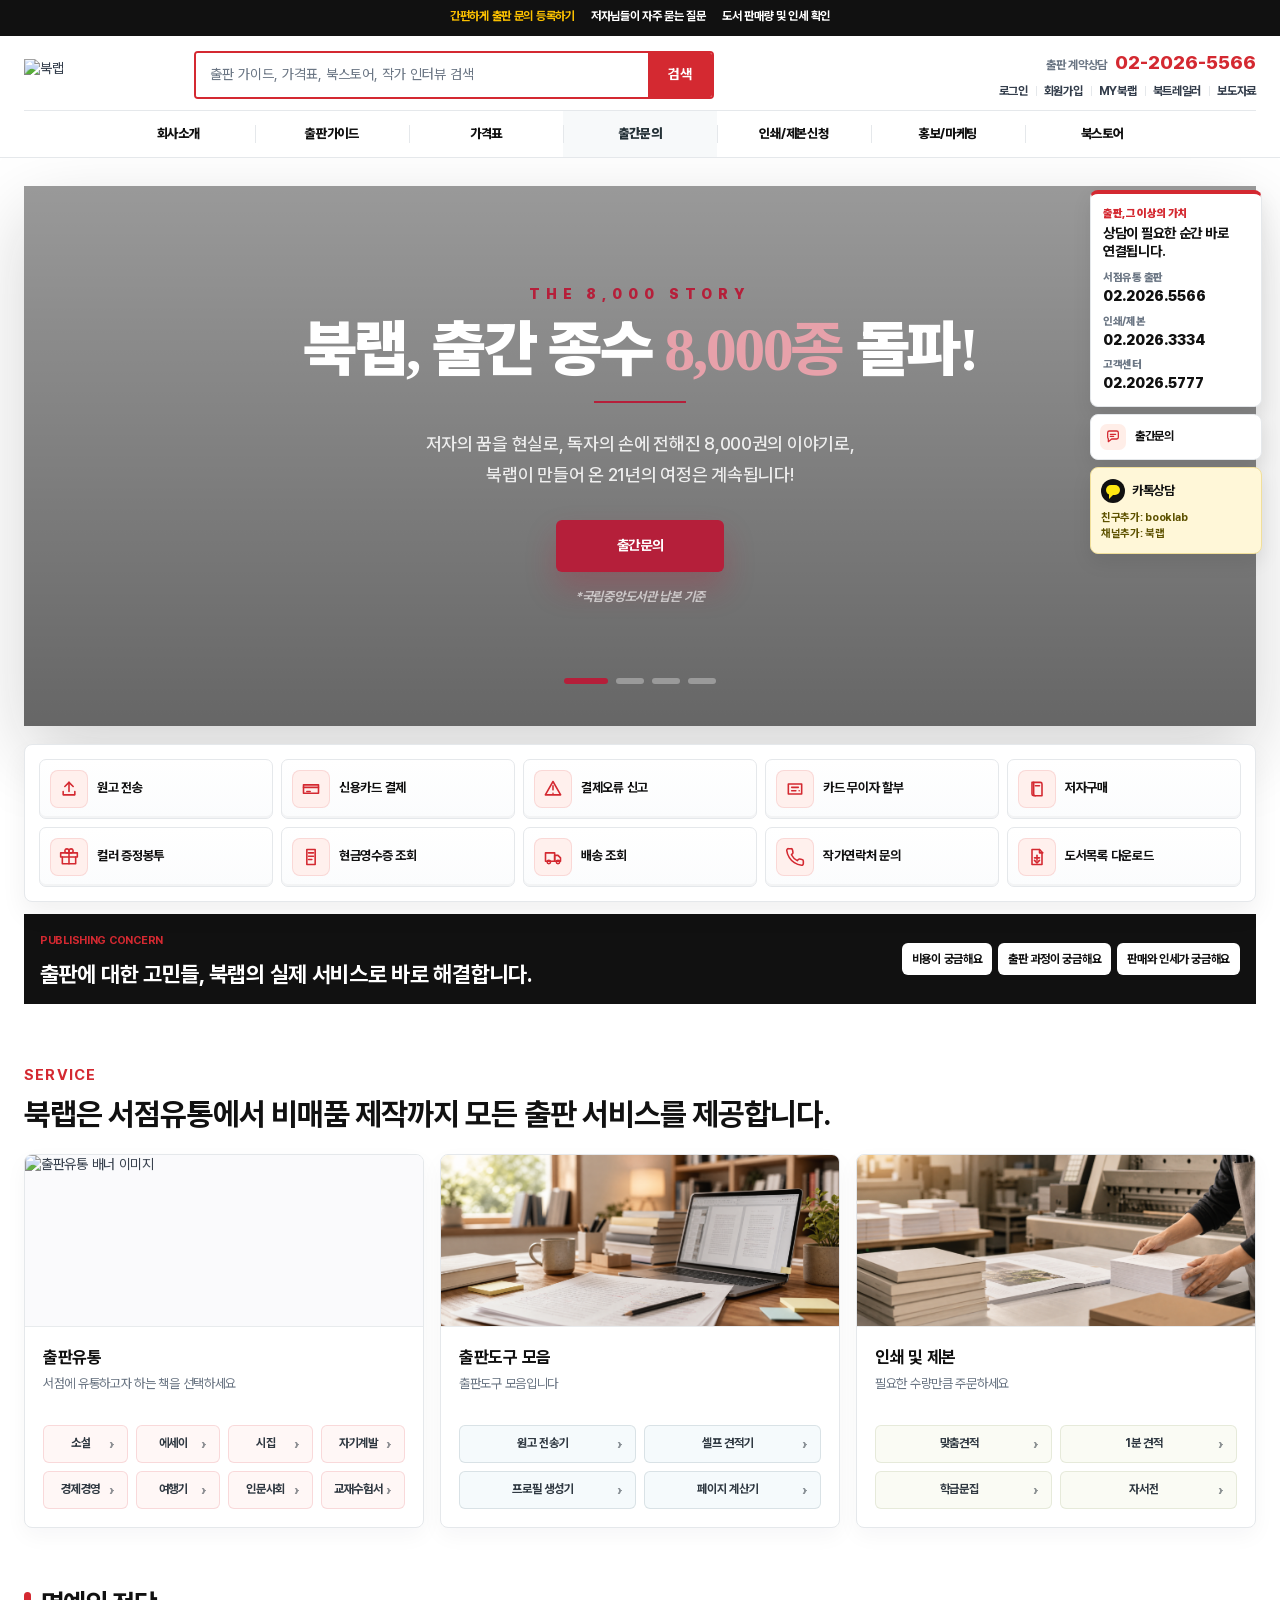
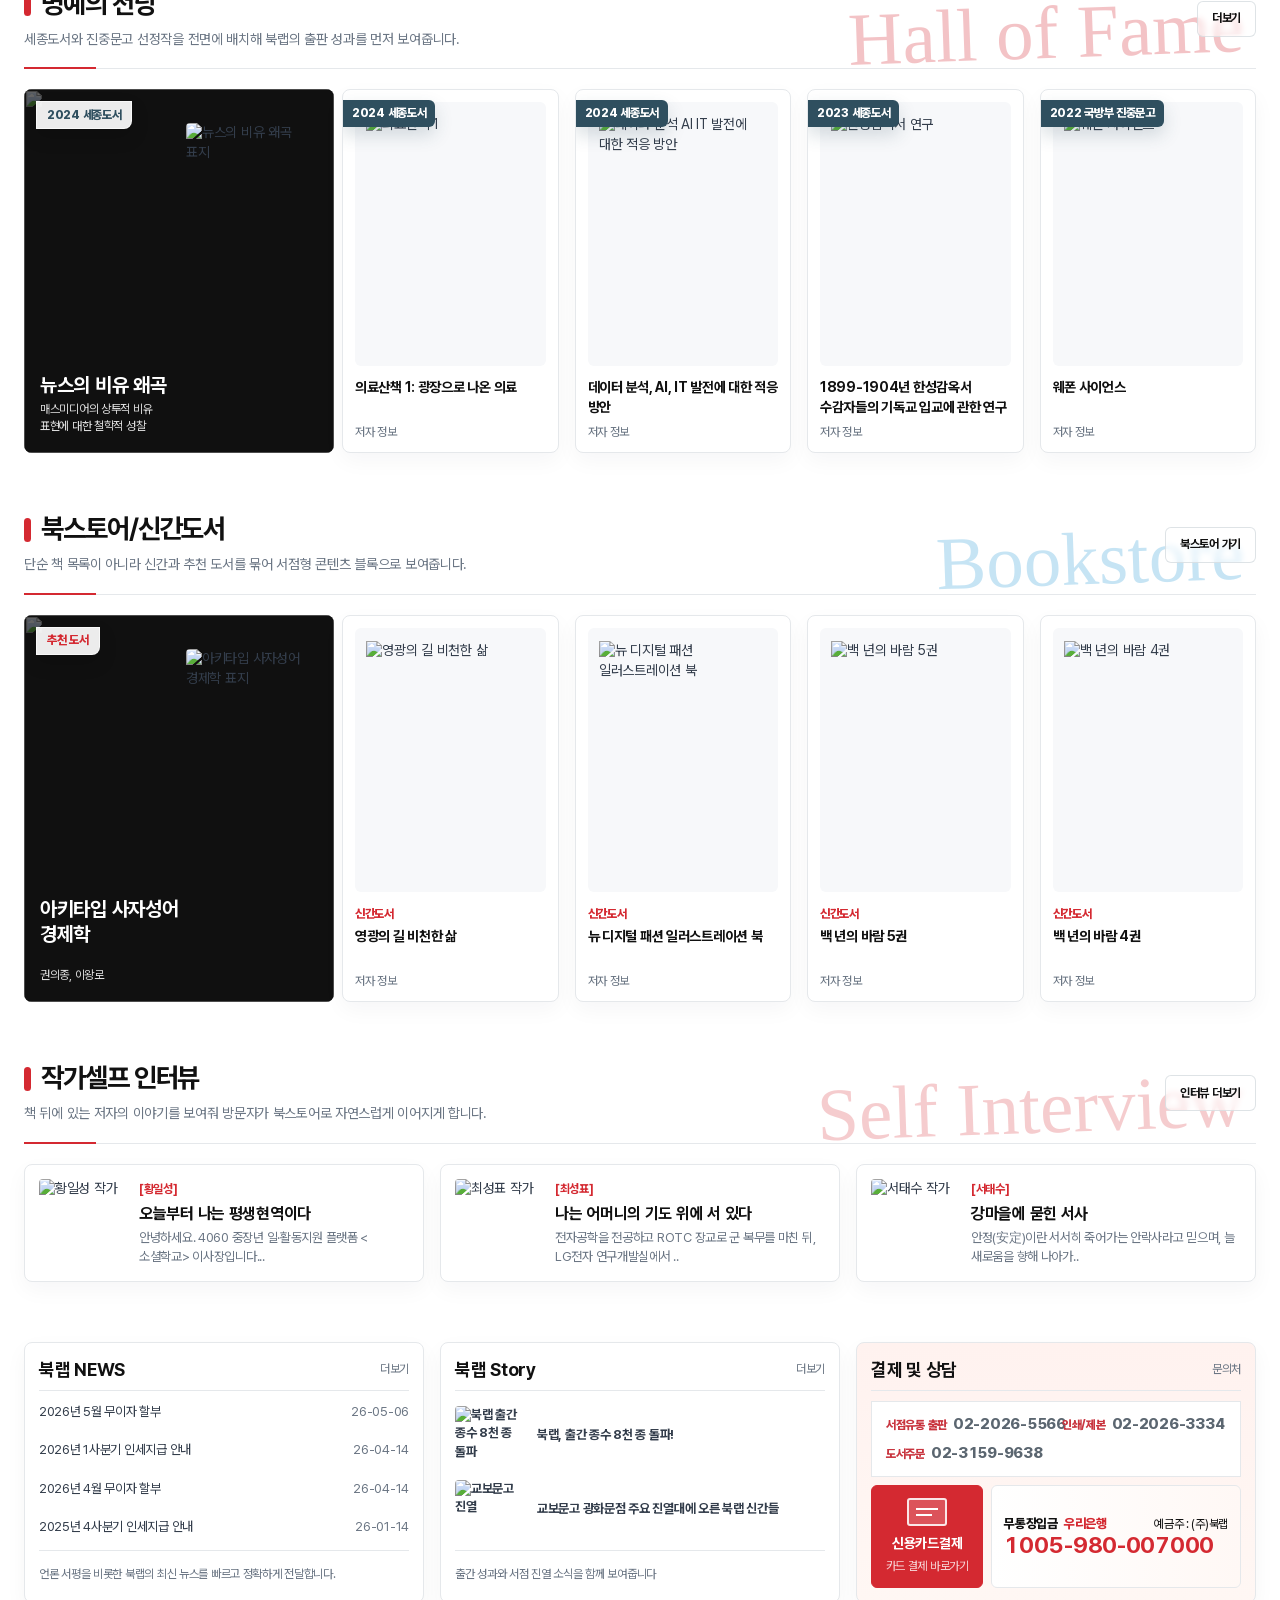
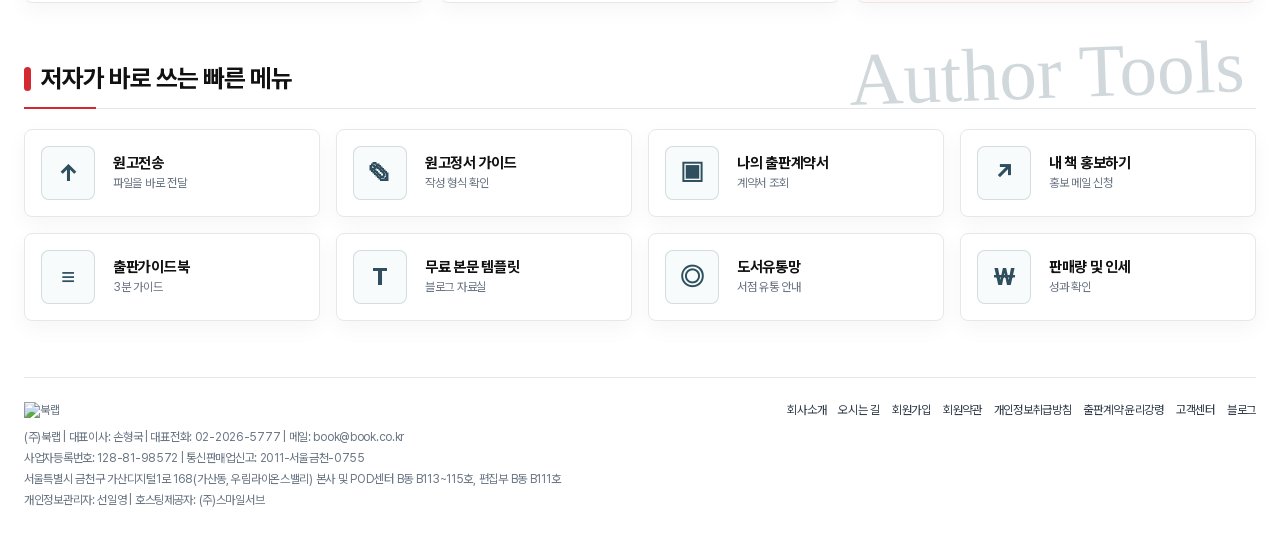
==== commit b45305ea: "Improve mobile hero and quick menu" ====
--- a/prototype/booklab-renewal/index.html
+++ b/prototype/booklab-renewal/index.html
@@ -37,7 +37,13 @@
           </nav>
         </div>
       </div>
-      <nav class="gnb" aria-label="주요 메뉴">
+      <button class="mobile-menu-toggle" type="button" aria-expanded="false" aria-controls="gnb">
+        <span aria-hidden="true"></span>
+        <span aria-hidden="true"></span>
+        <span aria-hidden="true"></span>
+        <b>메뉴</b>
+      </button>
+      <nav class="gnb" id="gnb" aria-label="주요 메뉴">
         <div class="gnb-item">
           <a href="https://www.book.co.kr/essay_ver2/company/company.php">회사소개</a>
           <div class="gnb-sub">
@@ -129,63 +135,77 @@
     <main>
       <section class="hero-renewal hero-slider hero-slide-0" data-hero-slider>
         <div class="hero-copy">
-          <span class="label">BOOKLAB RENEWAL</span>
+          <span class="label">THE 8,000 STORY</span>
           <h1>
-            <span>책을 내고 싶은 순간부터</span>
-            <span>판매와 인세 확인까지</span>
-            <span>북랩에서 이어지게 합니다.</span>
+            <span>북랩, 출간 종수 <strong>8,000종</strong> 돌파!</span>
           </h1>
-          <p>
-            기존 북랩 메인의 핵심 콘텐츠를 유지하되, 상담 진입과 도서 콘텐츠 탐색이 첫 화면에서 자연스럽게 연결되도록
-            메인 구조를 리뉴얼한 제안 시안입니다.
-          </p>
+          <small class="hero-note">*국립중앙도서관 납본 기준</small>
+          <div class="hero-report-list" aria-label="투명한 판매자료 공개 안내">
+            <p><span aria-hidden="true"></span>북랩은 서점 SCM의 판매현황과 자사 출고상황을 매일 집계,<br>저자와 공유하는 도서판매정보시스템을 운영합니다.</p>
+            <p><span aria-hidden="true"></span>2021년 8월부터 대한출판문화협회의<br>신뢰도 100% 판매자료를 홈페이지에 제공합니다.</p>
+          </div>
+          <div class="hero-infographic" aria-label="북랩 출간 성과 요약">
+            <span><b>8,000종</b><small>출간 종수</small></span>
+            <span><b>21년</b><small>출판 여정</small></span>
+            <span><b>독자에게</b><small>전해진 이야기</small></span>
+          </div>
+          <p>저자의 꿈을 현실로, 독자의 손에 전해진 8,000권의 이야기로,<br>북랩이 만들어 온 21년의 여정은 계속됩니다!</p>
           <div class="hero-actions">
-            <a class="btn primary" href="https://www.book.co.kr/essay_ver2/publish/advice.php">지금 바로 출판 상담하기</a>
-            <a class="btn secondary" href="https://www.book.co.kr/essay_ver2/publish/service.php">가격표 먼저 보기</a>
-          </div>
-        </div>
-
-        <div class="hero-showcase" aria-label="북랩 리뉴얼 메인 비주얼">
+            <a class="btn primary" href="https://www.book.co.kr/essay_ver2/publish/advice.php">출간문의</a>
+            <a class="btn secondary" href="https://www.book.co.kr/essay_ver2/bbs/list.php?code=photo">북랩 Story 보기</a>
+          </div>
+        </div>
+        <div class="hero-showcase" aria-label="북랩 메인 배너 비주얼">
           <div class="showcase-panel">
-            <div class="showcase-copy">
-              <span>출판 상담</span>
-              <p class="journey-copy">
-                <span>저자의 꿈을 현실로,</span>
-                <span>독자의 손에 전해진 8,000권의 이야기로,</span>
-                <span>북랩이 만들어 온 21년의 여정은 계속됩니다!</span>
-              </p>
-            </div>
             <div class="showcase-books" aria-hidden="true">
               <div class="book-stage">
-                <img class="hero-photo-visual" src="./assets/service/main-hero-publishing-journey.png" alt="">
-                <img class="book-cover book-cover-main" src="https://www.book.co.kr/_FILE/book/cover/2026/2603110001/2603110001_S1.jpg?v1.1" alt="">
-                <img class="book-cover book-cover-left" src="https://www.book.co.kr/_FILE/book/cover/2024/2401190001/2401190001_B.png?v1.2" alt="">
-                <img class="book-cover book-cover-right" src="https://www.book.co.kr/_FILE/book/cover/2026/2605130001/2605130001_B.jpg?v1778792145" alt="">
+                <img class="hero-photo-visual" src="./assets/service/hero-visual-8000.png" alt="">
               </div>
             </div>
-          </div>
-          <div class="hero-summary">
-            <div class="summary-item">
-              <b>8,000+</b>
-              <span>출간 종수</span>
-            </div>
-            <div class="summary-item">
-              <b>2024</b>
-              <span>세종도서 선정</span>
-            </div>
-            <div class="summary-item">
-              <b>02-2026-5777</b>
-              <span>출판ㆍ인쇄견적</span>
-            </div>
-            <a class="summary-cta" href="https://www.book.co.kr/essay_ver2/publish/advice.php">상담 신청</a>
           </div>
         </div>
         <div class="hero-slider-controls" aria-label="메인 배너 슬라이드 선택">
           <button type="button" class="is-active" data-hero-slide="0" aria-label="첫 번째 배너"></button>
           <button type="button" data-hero-slide="1" aria-label="두 번째 배너"></button>
           <button type="button" data-hero-slide="2" aria-label="세 번째 배너"></button>
-        </div>
-      </section>
+          <button type="button" data-hero-slide="3" aria-label="네 번째 배너"></button>
+        </div>
+      </section>
+
+      <section class="section author-quick-section" aria-label="저자 업무 바로가기">
+        <div class="author-action-card">
+          <div class="side-tool-grid" aria-label="업무 조회 메뉴">
+            <a href="https://www.book.co.kr/essay_ver2/guide/data_send.php"><span aria-hidden="true"><svg viewBox="0 0 24 24"><path d="M12 15V4"/><path d="m7 9 5-5 5 5"/><path d="M5 15v4h14v-4"/></svg></span><b>원고 전송</b></a>
+            <a href="#"><span aria-hidden="true"><svg viewBox="0 0 24 24"><path d="M3 7h18v10H3z"/><path d="M3 10h18"/><path d="M7 15h4"/></svg></span><b>신용카드 결제</b></a>
+            <a href="#"><span aria-hidden="true"><svg viewBox="0 0 24 24"><path d="M12 3 2.8 19h18.4z"/><path d="M12 8v5"/><path d="M12 17h.01"/></svg></span><b>결제오류 신고</b></a>
+            <a href="https://www.book.co.kr/essay_ver2/bbs/view.php?idx=4896&code=booklab_notice"><span aria-hidden="true"><svg viewBox="0 0 24 24"><path d="M4 6h16v12H4z"/><path d="M8 10h8"/><path d="M8 14h5"/><path d="M17 14h.01"/></svg></span><b>카드 무이자 할부</b></a>
+            <a href="https://www.book.co.kr/essay_ver2/bshop/prd_list.php"><span aria-hidden="true"><svg viewBox="0 0 24 24"><path d="M6 4h10a2 2 0 0 1 2 2v14H8a2 2 0 0 1-2-2z"/><path d="M8 4v14a2 2 0 0 0 2 2"/><path d="M10 8h5"/></svg></span><b>저자구매</b></a>
+            <a href="https://www.book.co.kr/essay_ver2/promote/envelope.php"><span aria-hidden="true"><svg viewBox="0 0 24 24"><path d="M20 12v8H4v-8"/><path d="M2 7h20v5H2z"/><path d="M12 20V7"/><path d="M12 7H8.5A2.5 2.5 0 1 1 12 4.5z"/><path d="M12 7h3.5A2.5 2.5 0 1 0 12 4.5z"/></svg></span><b>컬러 증정봉투</b></a>
+            <a href="#"><span aria-hidden="true"><svg viewBox="0 0 24 24"><path d="M7 3h10v18H7z"/><path d="M9 7h6"/><path d="M9 11h6"/><path d="M9 15h4"/></svg></span><b>현금영수증 조회</b></a>
+            <a href="#"><span aria-hidden="true"><svg viewBox="0 0 24 24"><path d="M3 7h11v10H3z"/><path d="M14 10h4l3 3v4h-7z"/><path d="M7 20a2 2 0 1 0 0-4 2 2 0 0 0 0 4Z"/><path d="M18 20a2 2 0 1 0 0-4 2 2 0 0 0 0 4Z"/></svg></span><b>배송 조회</b></a>
+            <a href="https://www.book.co.kr/essay_ver2/support/helpdesk.php"><span aria-hidden="true"><svg viewBox="0 0 24 24"><path d="M22 16.9v3a2 2 0 0 1-2.2 2 19.8 19.8 0 0 1-8.6-3.1 19.3 19.3 0 0 1-6-6A19.8 19.8 0 0 1 2.1 4.2 2 2 0 0 1 4.1 2h3a2 2 0 0 1 2 1.7l.4 2.6a2 2 0 0 1-.5 1.7L7.7 9.3a16 16 0 0 0 7 7l1.3-1.3a2 2 0 0 1 1.7-.5l2.6.4a2 2 0 0 1 1.7 2Z"/></svg></span><b>작가연락처 문의</b></a>
+            <a href="https://www.book.co.kr/essay_ver2/bshop/bookdnldxls.php"><span aria-hidden="true"><svg viewBox="0 0 24 24"><path d="M6 3h9l3 3v15H6z"/><path d="M15 3v4h4"/><path d="M9 13h6"/><path d="M12 10v6"/><path d="m9 16 3 3 3-3"/></svg></span><b>도서목록 다운로드</b></a>
+          </div>
+        </div>
+      </section>
+
+      <div class="mobile-quick-dock" data-mobile-quick-dock aria-hidden="true">
+        <a href="https://www.book.co.kr/essay_ver2/guide/data_send.php">원고 전송</a>
+        <a href="#">신용카드 결제</a>
+        <a href="#">배송 조회</a>
+        <button type="button" data-mobile-quick-open>더보기</button>
+      </div>
+
+      <div class="mobile-quick-sheet" data-mobile-quick-sheet aria-hidden="true">
+        <button class="mobile-quick-backdrop" type="button" data-mobile-quick-close aria-label="빠른 메뉴 닫기"></button>
+        <div class="mobile-quick-panel" role="dialog" aria-modal="true" aria-label="빠른 메뉴 전체보기">
+          <div class="mobile-quick-head">
+            <b>빠른 메뉴</b>
+            <button type="button" data-mobile-quick-close>닫기</button>
+          </div>
+          <div class="mobile-quick-sheet-grid" data-mobile-quick-grid></div>
+        </div>
+      </div>
 
       <section class="worry-band">
         <div>
@@ -387,23 +407,20 @@
     </main>
 
     <aside class="floating-consult" aria-label="빠른 실행">
+      <div class="floating-phone-card">
+        <span>출판, 그 이상의 가치</span>
+        <b>상담이 필요한 순간 바로 연결됩니다.</b>
+        <dl>
+          <div><dt>서점유통 출판</dt><dd>02.2026.5566</dd></div>
+          <div><dt>인쇄/제본</dt><dd>02.2026.3334</dd></div>
+          <div><dt>고객센터</dt><dd>02.2026.5777</dd></div>
+        </dl>
+      </div>
       <a href="https://www.book.co.kr/essay_ver2/publish/advice.php">
         <span class="floating-icon" aria-hidden="true">
           <svg viewBox="0 0 24 24"><path d="M4 5.5A2.5 2.5 0 0 1 6.5 3h11A2.5 2.5 0 0 1 20 5.5v7A2.5 2.5 0 0 1 17.5 15H10l-5 4v-4.4A2.5 2.5 0 0 1 4 12.5z"/><path d="M8 8h8M8 11h5"/></svg>
         </span>
         <span>출간문의</span>
-      </a>
-      <a href="#">
-        <span class="floating-icon" aria-hidden="true">
-          <svg viewBox="0 0 24 24"><path d="M7 3h7l4 4v14H7z"/><path d="M14 3v5h5M9.5 12h5M9.5 15h5M9.5 18h3"/></svg>
-        </span>
-        <span>원고전송</span>
-      </a>
-      <a href="https://www.book.co.kr/essay_ver2/mypage/sales_sales_royalty.php">
-        <span class="floating-icon" aria-hidden="true">
-          <svg viewBox="0 0 24 24"><path d="M5 6h14v12H5z"/><path d="M8 10h8M8 14h5M16 14h.01"/><path d="M7 6V4h10v2"/></svg>
-        </span>
-        <span>판매/인세</span>
       </a>
       <div class="floating-kakao">
         <b><span class="kakao-icon" aria-hidden="true"></span>카톡상담</b>
@@ -433,75 +450,193 @@
     </footer>
     <script>
       (() => {
+        const header = document.querySelector(".site-header");
+        const menuButton = document.querySelector(".mobile-menu-toggle");
+        const menu = document.querySelector("#gnb");
+        if (!header || !menuButton || !menu) return;
+
+        const setOpen = (open) => {
+          header.classList.toggle("is-menu-open", open);
+          menuButton.setAttribute("aria-expanded", String(open));
+        };
+
+        menuButton.addEventListener("click", () => {
+          setOpen(!header.classList.contains("is-menu-open"));
+        });
+
+        menu.addEventListener("click", (event) => {
+          const link = event.target.closest("a");
+          if (!link || !window.matchMedia("(max-width: 760px)").matches) return;
+
+          const item = link.closest(".gnb-item");
+          const isTopLink = link.parentElement === item;
+          const hasSub = item && item.querySelector(".gnb-sub");
+
+          if (isTopLink && hasSub) {
+            event.preventDefault();
+            const willOpen = !item.classList.contains("is-open");
+            menu.querySelectorAll(".gnb-item.is-open").forEach((openItem) => {
+              if (openItem !== item) openItem.classList.remove("is-open");
+            });
+            item.classList.toggle("is-open", willOpen);
+            return;
+          }
+
+          setOpen(false);
+        });
+
+        window.addEventListener("resize", () => {
+          if (!window.matchMedia("(max-width: 760px)").matches) {
+            setOpen(false);
+            menu.querySelectorAll(".gnb-item.is-open").forEach((item) => item.classList.remove("is-open"));
+          }
+        });
+      })();
+
+      (() => {
+        const section = document.querySelector(".author-quick-section");
+        const card = section?.querySelector(".author-action-card");
+        if (!section || !card) return;
+
+        let dockPoint = 0;
+
+        const canDock = () => window.matchMedia("(min-width: 1181px)").matches;
+
+        const measure = () => {
+          section.style.setProperty("--quick-dock-height", `${card.offsetHeight + 18}px`);
+          const wasDocked = section.classList.contains("is-docked");
+          if (wasDocked) section.classList.remove("is-docked");
+          dockPoint = section.getBoundingClientRect().top + window.scrollY;
+          if (wasDocked) section.classList.add("is-docked");
+        };
+
+        const update = () => {
+          if (!canDock()) {
+            section.classList.remove("is-docked");
+            document.body.classList.remove("has-bottom-quickbar");
+            return;
+          }
+          const shouldDock = window.scrollY > dockPoint;
+          section.classList.toggle("is-docked", shouldDock);
+          document.body.classList.toggle("has-bottom-quickbar", shouldDock);
+        };
+
+        measure();
+        update();
+        window.addEventListener("scroll", update, { passive: true });
+        window.addEventListener("resize", () => {
+          measure();
+          update();
+        });
+      })();
+
+      (() => {
+        const sourceLinks = [...document.querySelectorAll(".author-quick-section .side-tool-grid a")];
+        const dock = document.querySelector("[data-mobile-quick-dock]");
+        const sheet = document.querySelector("[data-mobile-quick-sheet]");
+        const sheetGrid = document.querySelector("[data-mobile-quick-grid]");
+        const openButton = document.querySelector("[data-mobile-quick-open]");
+        const closeButtons = [...document.querySelectorAll("[data-mobile-quick-close]")];
+        if (!sourceLinks.length || !dock || !sheet || !sheetGrid || !openButton) return;
+
+        const mobileQuery = window.matchMedia("(max-width: 760px)");
+
+        sourceLinks.forEach((link) => {
+          const clone = link.cloneNode(true);
+          clone.removeAttribute("class");
+          sheetGrid.appendChild(clone);
+        });
+
+        const setOpen = (open) => {
+          sheet.classList.toggle("is-open", open);
+          sheet.setAttribute("aria-hidden", String(!open));
+          document.body.classList.toggle("has-mobile-quick-sheet", open);
+          openButton.setAttribute("aria-expanded", String(open));
+        };
+
+        const syncMobileState = () => {
+          const isMobile = mobileQuery.matches;
+          dock.setAttribute("aria-hidden", String(!isMobile));
+          if (!isMobile) setOpen(false);
+        };
+
+        openButton.setAttribute("aria-expanded", "false");
+        openButton.addEventListener("click", () => {
+          if (mobileQuery.matches) setOpen(true);
+        });
+
+        closeButtons.forEach((button) => {
+          button.addEventListener("click", () => setOpen(false));
+        });
+
+        sheetGrid.addEventListener("click", (event) => {
+          if (event.target.closest("a")) setOpen(false);
+        });
+
+        window.addEventListener("keydown", (event) => {
+          if (event.key === "Escape") setOpen(false);
+        });
+
+        mobileQuery.addEventListener("change", syncMobileState);
+        syncMobileState();
+      })();
+
+      (() => {
         const slider = document.querySelector("[data-hero-slider]");
         if (!slider) return;
 
         const slides = [
           {
-            label: "BOOKLAB RENEWAL",
-            title: ["책을 내고 싶은 순간부터", "판매와 인세 확인까지", "북랩에서 이어지게 합니다."],
-            desc: "기존 북랩 메인의 핵심 콘텐츠를 유지하되, 상담 진입과 도서 콘텐츠 탐색이 첫 화면에서 자연스럽게 연결되도록 메인 구조를 리뉴얼한 제안 시안입니다.",
-            primary: ["지금 바로 출판 상담하기", "https://www.book.co.kr/essay_ver2/publish/advice.php"],
-            secondary: ["가격표 먼저 보기", "https://www.book.co.kr/essay_ver2/publish/service.php"],
-            badge: "출판 상담",
-            journey: ["저자의 꿈을 현실로,", "독자의 손에 전해진 8,000권의 이야기로,", "북랩이 만들어 온 21년의 여정은 계속됩니다!"],
-            covers: [
-              "https://www.book.co.kr/_FILE/book/cover/2026/2603110001/2603110001_S1.jpg?v1.1",
-              "https://www.book.co.kr/_FILE/book/cover/2024/2401190001/2401190001_B.png?v1.2",
-              "https://www.book.co.kr/_FILE/book/cover/2026/2605130001/2605130001_B.jpg?v1778792145"
-            ],
-            visual: "./assets/service/main-hero-publishing-journey.png",
-            summary: [["8,000+", "출간 종수"], ["2024", "세종도서 선정"], ["02-2026-5777", "출판ㆍ인쇄견적"]]
+            label: "THE 8,000 STORY",
+            title: ["북랩, 출간 종수 <strong>8,000종</strong> 돌파!"],
+            note: "*국립중앙도서관 납본 기준",
+            desc: "저자의 꿈을 현실로, 독자의 손에 전해진 8,000권의 이야기로,<br>북랩이 만들어 온 21년의 여정은 계속됩니다!",
+            visual: "./assets/service/hero-visual-8000.png",
+            primary: ["출간문의", "https://www.book.co.kr/essay_ver2/publish/advice.php"],
+            secondary: ["북랩 Story 보기", "https://www.book.co.kr/essay_ver2/bbs/list.php?code=photo"],
+            stats: [["8,000종", "출간 종수"], ["21년", "출판 여정"], ["THE 8,000TH", "STORY"]]
           },
           {
-            label: "BOOK DISTRIBUTION",
-            title: ["서점 유통부터", "판매 부수 공개까지", "투명하게 연결합니다."],
-            desc: "북스토어, 서점 유통망, 판매량 및 인세 확인까지 저자가 가장 궁금해하는 정보를 메인에서 빠르게 확인할 수 있게 구성합니다.",
-            primary: ["도서유통망 보기", "https://www.book.co.kr/essay_ver2/company/intro_bookstore.php"],
-            secondary: ["판매·인세 조회", "https://www.book.co.kr/essay_ver2/mypage/sales_sales_royalty.php"],
-            badge: "도서 유통",
-            journey: ["책이 독자에게 닿는 길,", "서점과 온라인 채널을 잇는 유통 경험으로,", "저자의 다음 출간까지 이어지게 합니다."],
-            covers: [
-              "https://www.book.co.kr/_FILE/book/cover/2026/2605180001/2605180001_B.jpg?v1779061282",
-              "https://www.book.co.kr/_FILE/book/cover/2026/2605120001/2605120001_B.jpg?v1778702693",
-              "https://www.book.co.kr/_FILE/book/cover/2023/2310130002/2310130002_S1.jpg?v1.2"
-            ],
-            visual: "./assets/service/main-hero-distribution.png",
-            summary: [["북스토어", "신간도서 연결"], ["인세", "판매량 조회"], ["02-2026-5566", "출판 계약상담"]]
+            label: "SMART PUBLISHING SYSTEM",
+            title: ["재고 걱정 없이 저렴한 비용으로,", "<strong>스테디셀러</strong>를 실현하세요!"],
+            note: "",
+            desc: "더 팔릴 수 있는 책인데, 재발행 비용 때문에 꿈을 포기하시나요?<br>북랩의 재고 걱정 없는 스마트 출판으로 무한한 가능성을 열어보세요!",
+            visual: "./assets/service/hero-visual-smart-publishing.png",
+            primary: ["출간문의", "https://www.book.co.kr/essay_ver2/publish/advice.php"],
+            secondary: ["출판 서비스 보기", "https://www.book.co.kr/essay_ver2/publish/service.php"],
+            stats: [["COST", "-40%"], ["STOCK", "ZERO"], ["SYSTEM", "SMART"]]
           },
           {
-            label: "PRINT & BINDING",
-            title: ["출판 상담과", "인쇄·제본 신청을", "바로 이어줍니다."],
-            desc: "출간문의, 맞춤견적, 1분 견적, 학급문집과 자서전 제작까지 필요한 제작 메뉴를 메인에서 명확하게 안내합니다.",
-            primary: ["인쇄·제본 신청", "https://www.book.co.kr/essay_ver2/shop/nonsalereqest.php"],
-            secondary: ["1분 견적 보기", "https://www.book.co.kr/essay_ver2/publish/quick_estimate.php"],
-            badge: "제작 상담",
-            journey: ["필요한 수량만큼", "견적부터 결제까지", "제작 과정을 한 화면에서"],
-            covers: [
-              "https://www.book.co.kr/_FILE/book/cover/2026/2605120002/2605120002_B.jpg?v1778702693",
-              "https://www.book.co.kr/_FILE/book/cover/2023/2308220002/2308220002_B.png?v1.2",
-              "https://www.book.co.kr/_FILE/book/cover/2022/2212260004/2212260004_B.png?v1.2"
-            ],
-            visual: "./assets/service/main-hero-printing.png",
-            summary: [["맞춤견적", "인쇄·제본"], ["원고전송", "빠른 접수"], ["02-2026-3334", "인쇄·제본 상담"]]
+            label: "100% Author Satisfaction",
+            title: ["1부부터 인세받는 즐거움,", "<strong>북랩에서 누리세요!</strong>"],
+            note: "",
+            desc: "고객님, 혹시 더 내고 덜 받고 계시지 않나요?<br>북랩은 1부도 공제하지 않고 인세를 지급합니다.<br>북랩은 재판 인쇄비용을 청구하지 않습니다.",
+            visual: "./assets/service/hero-visual-royalty.png",
+            primary: ["출판상담 02-2026-5566", "https://www.book.co.kr/essay_ver2/publish/advice.php"],
+            secondary: ["자세히 보기", "https://www.book.co.kr/essay_ver2/guide/know.php"],
+            stats: [["1부부터", "인세 지급"], ["제판비", "청구 없음"], ["02-2026-5566", "출판상담"]]
+          },
+          {
+            label: "TRANSPARENCY REPORT",
+            title: ["책 판매부수는 물론", "<strong>출고부수까지 투명하게</strong> 공개!"],
+            note: "",
+            desc: "",
+            visual: "./assets/service/hero-visual-sales-data.png",
+            primary: ["판매·인세 조회", "https://www.book.co.kr/essay_ver2/mypage/sales_sales_royalty.php"],
+            secondary: ["도서유통망 보기", "https://www.book.co.kr/essay_ver2/company/intro_bookstore.php"],
+            stats: [["99.9%", "판매자료 연동"], ["100%", "신뢰도"], ["REAL-TIME", "DATA"]]
           }
         ];
 
         const nodes = {
           label: slider.querySelector(".hero-copy .label"),
           title: slider.querySelector(".hero-copy h1"),
+          note: slider.querySelector(".hero-note"),
           desc: slider.querySelector(".hero-copy > p"),
+          stats: [...slider.querySelectorAll(".hero-infographic span")],
           primary: slider.querySelector(".hero-actions .primary"),
           secondary: slider.querySelector(".hero-actions .secondary"),
-          badge: slider.querySelector(".showcase-copy > span"),
-          journey: [...slider.querySelectorAll(".journey-copy span")],
-          covers: [
-            slider.querySelector(".hero-photo-visual"),
-            slider.querySelector(".book-cover-main"),
-            slider.querySelector(".book-cover-left"),
-            slider.querySelector(".book-cover-right")
-          ],
-          summary: [...slider.querySelectorAll(".summary-item")],
+          visual: slider.querySelector(".hero-photo-visual"),
           controls: [...slider.querySelectorAll("[data-hero-slide]")]
         };
 
@@ -514,33 +649,23 @@
           slider.classList.add("is-changing");
 
           window.setTimeout(() => {
-            slider.classList.remove("hero-slide-0", "hero-slide-1", "hero-slide-2");
+            slider.classList.remove("hero-slide-0", "hero-slide-1", "hero-slide-2", "hero-slide-3");
             slider.classList.add(`hero-slide-${index}`);
             nodes.label.textContent = slide.label;
             nodes.title.innerHTML = slide.title.map((line) => `<span>${line}</span>`).join("");
-            nodes.desc.textContent = slide.desc;
-            nodes.desc.hidden = !slide.desc;
+            nodes.note.textContent = slide.note;
+            nodes.note.hidden = !slide.note;
+            nodes.desc.innerHTML = slide.desc;
+            nodes.stats.forEach((item, i) => {
+              const stat = slide.stats[i] || ["", ""];
+              item.querySelector("b").textContent = stat[0];
+              item.querySelector("small").textContent = stat[1];
+            });
             nodes.primary.textContent = slide.primary[0];
             nodes.primary.href = slide.primary[1];
             nodes.secondary.textContent = slide.secondary[0];
             nodes.secondary.href = slide.secondary[1];
-            nodes.badge.textContent = slide.badge;
-            nodes.journey.forEach((node, i) => {
-              node.textContent = slide.journey[i] || "";
-            });
-            nodes.covers.forEach((node, i) => {
-              if (i === 0) {
-                node.src = slide.visual;
-                return;
-              }
-              node.src = slide.covers[i - 1];
-            });
-            nodes.summary.forEach((item, i) => {
-              const number = item.querySelector("b");
-              const text = item.querySelector("span");
-              number.textContent = slide.summary[i][0];
-              text.textContent = slide.summary[i][1];
-            });
+            nodes.visual.src = slide.visual;
             nodes.controls.forEach((button, i) => {
               button.classList.toggle("is-active", i === index);
             });
@@ -548,22 +673,12 @@
           }, 160);
         };
 
-        const next = () => render((current + 1) % slides.length);
-        const play = () => {
-          timer = window.setInterval(next, 6500);
-        };
-
         nodes.controls.forEach((button) => {
           button.addEventListener("click", () => {
             window.clearInterval(timer);
             render(Number(button.dataset.heroSlide));
-            play();
           });
         });
-
-        slider.addEventListener("mouseenter", () => window.clearInterval(timer));
-        slider.addEventListener("mouseleave", play);
-        play();
       })();
     </script>
   </body>
--- a/prototype/booklab-renewal/styles.css
+++ b/prototype/booklab-renewal/styles.css
@@ -39,6 +39,10 @@
   overflow-wrap: normal;
 }
 
+body.has-bottom-quickbar {
+  padding-bottom: 78px;
+}
+
 a {
   color: inherit;
   text-decoration: none;
@@ -222,6 +226,10 @@
   color: var(--red);
 }
 
+.mobile-menu-toggle {
+  display: none;
+}
+
 .gnb {
   display: flex;
   justify-content: center;
@@ -239,6 +247,15 @@
   position: relative;
   flex: 0 1 154px;
   min-width: 0;
+}
+
+.gnb-item::after {
+  content: "";
+  position: absolute;
+  left: 0;
+  right: 0;
+  top: 100%;
+  height: 14px;
 }
 
 .gnb-item > a {
@@ -287,7 +304,7 @@
 .gnb-sub {
   position: absolute;
   left: 50%;
-  top: calc(100% + 7px);
+  top: calc(100% + 2px);
   z-index: 40;
   display: grid;
   grid-template-columns: 1fr;
@@ -301,8 +318,8 @@
   box-shadow: 0 18px 40px rgba(16, 24, 40, 0.12);
   opacity: 0;
   pointer-events: none;
-  transform: translate(-50%, 6px);
-  transition: opacity 0.16s ease, transform 0.16s ease;
+  transform: translate(-50%, 8px);
+  transition: opacity 0.2s ease, transform 0.2s ease;
 }
 
 .gnb-sub::before {
@@ -1512,9 +1529,10 @@
 }
 
 .mini-head {
-  display: flex;
+  display: grid;
+  grid-template-columns: minmax(0, 1fr) auto;
   align-items: center;
-  justify-content: space-between;
+  gap: 12px;
   min-height: 0;
   height: 34px;
   padding-bottom: 10px;
@@ -1529,8 +1547,11 @@
 }
 
 .mini-head a {
+  justify-self: end;
+  margin-left: auto;
   color: var(--muted);
   font-size: 12px;
+  white-space: nowrap;
 }
 
 .board-card ul {
@@ -1589,7 +1610,7 @@
   margin-top: 12px;
 }
 
-.story a {
+.story-list a {
   display: grid;
   grid-template-columns: 72px 1fr;
   gap: 10px;
@@ -1817,7 +1838,7 @@
   grid-template-columns: 28px 1fr;
   align-items: center;
   gap: 7px;
-  width: 136px;
+  width: 172px;
   min-height: 46px;
   padding: 7px 9px;
   background: var(--white);
@@ -1861,7 +1882,7 @@
 }
 
 .floating-kakao {
-  width: 136px;
+  width: 172px;
   padding: 11px 10px;
   background: #fff7d8;
   border: 1px solid #f1df9a;
@@ -1920,6 +1941,56 @@
   font-size: 11px;
   font-weight: 700;
   line-height: 1.45;
+}
+
+.floating-phone-card {
+  width: 172px;
+  padding: 12px;
+  background: var(--white);
+  border: 1px solid var(--line);
+  border-top: 4px solid var(--red);
+  border-radius: 8px;
+  box-shadow: 0 8px 20px rgba(17, 17, 17, 0.08);
+}
+
+.floating-phone-card span,
+.floating-phone-card b,
+.floating-phone-card dt,
+.floating-phone-card dd {
+  display: block;
+}
+
+.floating-phone-card span {
+  color: var(--red);
+  font-size: 11px;
+  font-weight: 900;
+}
+
+.floating-phone-card b {
+  margin-top: 3px;
+  color: var(--black);
+  font-size: 14px;
+  line-height: 1.28;
+}
+
+.floating-phone-card dl {
+  display: grid;
+  gap: 7px;
+  margin: 10px 0 0;
+}
+
+.floating-phone-card dt {
+  color: var(--muted);
+  font-size: 11px;
+  font-weight: 800;
+}
+
+.floating-phone-card dd {
+  margin: 1px 0 0;
+  color: var(--black);
+  font-size: 14px;
+  font-weight: 900;
+  letter-spacing: 0;
 }
 
 .site-footer {
@@ -2305,7 +2376,7 @@
 
 .service-card:hover img,
 .book-cards article:hover img,
-.story a:hover img,
+.story-list a:hover img,
 .interview-grid article:hover img {
   transform: scale(1.035);
 }
@@ -2489,30 +2560,134 @@
   .header-grid {
     grid-template-columns: 1fr;
     gap: 10px;
+    padding-right: 58px;
   }
 
   .search {
     grid-template-columns: 1fr 58px;
   }
 
+  .mobile-menu-toggle {
+    position: absolute;
+    top: 58px;
+    right: 14px;
+    z-index: 42;
+    display: flex;
+    align-items: center;
+    justify-content: center;
+    width: 44px;
+    height: 44px;
+    padding: 0;
+    background: var(--white);
+    border: 1px solid var(--line);
+    border-radius: 8px;
+    box-shadow: 0 8px 18px rgba(17, 17, 17, 0.08);
+    color: var(--black);
+    cursor: pointer;
+  }
+
+  .mobile-menu-toggle span {
+    position: absolute;
+    left: 12px;
+    width: 20px;
+    height: 2px;
+    margin: 0;
+    background: currentColor;
+    border-radius: 999px;
+    transition: top 0.18s ease, transform 0.18s ease, opacity 0.18s ease;
+  }
+
+  .mobile-menu-toggle span:nth-child(1) {
+    top: 14px;
+  }
+
+  .mobile-menu-toggle span:nth-child(2) {
+    top: 21px;
+    width: 16px;
+  }
+
+  .mobile-menu-toggle span:nth-child(3) {
+    top: 28px;
+  }
+
+  .mobile-menu-toggle b {
+    position: absolute;
+    width: 1px;
+    height: 1px;
+    overflow: hidden;
+    clip: rect(0 0 0 0);
+    white-space: nowrap;
+  }
+
+  .site-header.is-menu-open .mobile-menu-toggle span:nth-child(1) {
+    top: 21px;
+    transform: rotate(45deg);
+  }
+
+  .site-header.is-menu-open .mobile-menu-toggle span:nth-child(2) {
+    opacity: 0;
+  }
+
+  .site-header.is-menu-open .mobile-menu-toggle span:nth-child(3) {
+    top: 21px;
+    transform: rotate(-45deg);
+  }
+
   .gnb {
-    gap: 6px;
-    overflow-x: auto;
-    overflow-y: hidden;
-    padding-bottom: 10px;
+    display: none;
+    grid-template-columns: 1fr;
+    gap: 0;
+    overflow: hidden;
+    padding: 8px;
+    background: var(--white);
+    border: 1px solid var(--line);
+    border-radius: 10px;
+    box-shadow: 0 16px 30px rgba(17, 17, 17, 0.1);
+  }
+
+  .site-header.is-menu-open .gnb {
+    display: grid;
+  }
+
+  .gnb-item {
+    flex: none;
+    width: 100%;
+  }
+
+  .gnb-item::after {
+    display: none;
+  }
+
+  .gnb-item > a {
+    justify-content: flex-start;
+    min-height: 42px;
+    padding: 0 34px 0 12px;
     border: 0;
-    background: transparent;
-  }
-
-  .gnb-item {
-    flex: 0 0 132px;
-  }
-
-  .gnb-item > a {
-    min-height: 38px;
-    border: 1px solid var(--line);
-    border-radius: 6px;
+    border-bottom: 1px solid var(--line);
+    border-radius: 0;
     background: var(--white);
+    font-size: 14px;
+  }
+
+  .gnb-item:has(.gnb-sub) > a::after {
+    content: "";
+    position: absolute;
+    right: 13px;
+    top: 50%;
+    width: 7px;
+    height: 7px;
+    border-right: 2px solid #9aa4ad;
+    border-bottom: 2px solid #9aa4ad;
+    transform: translateY(-65%) rotate(45deg);
+    transition: transform 0.18s ease;
+  }
+
+  .gnb-item.is-open > a::after {
+    transform: translateY(-35%) rotate(-135deg);
+  }
+
+  .gnb-item:last-child > a {
+    border-bottom: 0;
   }
 
   .gnb-item > a::before {
@@ -2520,7 +2695,48 @@
   }
 
   .gnb-sub {
+    position: static;
+    display: grid;
+    max-height: 0;
+    width: auto;
+    min-width: 0;
+    overflow: hidden;
+    padding: 0 0 0 14px;
+    background: #f7f9fa;
+    border: 0;
+    border-radius: 0;
+    box-shadow: none;
+    opacity: 1;
+    transform: none;
+    pointer-events: auto;
+    transition: max-height 0.22s ease, padding 0.22s ease;
+  }
+
+  .gnb-item.is-open .gnb-sub {
+    max-height: 420px;
+    padding-top: 6px;
+    padding-bottom: 8px;
+    border-bottom: 1px solid var(--line);
+  }
+
+  .gnb-sub::before {
     display: none;
+  }
+
+  .gnb-sub a {
+    min-height: 34px;
+    padding: 0 10px;
+    background: transparent;
+    border-radius: 6px;
+    color: var(--text);
+    font-size: 13px;
+  }
+
+  .gnb-sub a:hover,
+  .gnb-sub a:focus-visible {
+    padding-left: 10px;
+    background: var(--white);
+    color: var(--red);
   }
 
   .worry-band {
@@ -2529,7 +2745,139 @@
   }
 
   .hero-renewal {
-    padding: 16px;
+    display: grid;
+    grid-template-columns: minmax(0, 1fr);
+    min-height: 460px;
+    height: auto;
+    padding: 0;
+    overflow: hidden;
+    background: #111111;
+    border: 0;
+    border-radius: 0;
+    box-shadow: 0 18px 42px rgba(17, 17, 17, 0.2);
+    --hero-accent-bright: #b51f3a;
+  }
+
+  .hero-renewal.hero-slide-0 {
+    background:
+      linear-gradient(180deg, rgba(0, 0, 0, 0.44), rgba(0, 0, 0, 0.66)),
+      url("https://images.unsplash.com/photo-1507842217343-583bb7270b66?auto=format&fit=crop&q=80&w=900") center / cover no-repeat;
+  }
+
+  .hero-renewal.hero-slide-1 {
+    background:
+      linear-gradient(180deg, rgba(0, 0, 0, 0.44), rgba(0, 0, 0, 0.66)),
+      url("https://images.unsplash.com/photo-1516979187457-637abb4f9353?auto=format&fit=crop&q=80&w=900") center right / cover no-repeat;
+  }
+
+  .hero-renewal.hero-slide-2 {
+    background:
+      linear-gradient(180deg, rgba(0, 0, 0, 0.44), rgba(0, 0, 0, 0.66)),
+      url("https://images.unsplash.com/photo-1491841573634-28140fc7ced7?auto=format&fit=crop&q=80&w=900") center / cover no-repeat;
+  }
+
+  .hero-renewal.hero-slide-3 {
+    background:
+      linear-gradient(180deg, rgba(0, 0, 0, 0.58), rgba(0, 0, 0, 0.76)),
+      url("https://images.unsplash.com/photo-1450101499163-c8848c66ca85?auto=format&fit=crop&q=80&w=900") center / cover no-repeat;
+  }
+
+  .hero-copy {
+    justify-content: center;
+    min-height: 460px;
+    padding: 42px 24px 72px;
+    color: var(--white);
+  }
+
+  .hero-copy .label {
+    align-self: flex-start;
+    min-height: 0;
+    padding: 0;
+    background: transparent;
+    border: 0;
+    border-radius: 0;
+    box-shadow: none;
+    color: var(--hero-accent-bright);
+    font-size: 11px;
+    letter-spacing: 0.22em;
+  }
+
+  .hero-slide-0 .hero-copy {
+    align-items: center;
+    text-align: center;
+  }
+
+  .hero-slide-0 .hero-copy .label {
+    align-self: center;
+  }
+
+  .hero-slide-2 .hero-copy {
+    align-items: flex-end;
+    text-align: right;
+  }
+
+  .hero-slide-2 .hero-copy .label {
+    align-self: flex-end;
+  }
+
+  .hero-copy h1 {
+    margin-bottom: 18px;
+    color: var(--white);
+    font-size: 34px;
+    line-height: 1.18;
+    letter-spacing: -0.05em;
+    text-shadow: 0 12px 24px rgba(0, 0, 0, 0.35);
+  }
+
+  .hero-copy h1 strong {
+    color: #e7a1aa;
+    font-size: 1em;
+  }
+
+  .hero-copy p {
+    width: auto;
+    max-width: 100%;
+    margin-bottom: 24px;
+    padding: 0;
+    background: transparent;
+    border: 0;
+    border-radius: 0;
+    box-shadow: none;
+    color: rgba(255, 255, 255, 0.88);
+    font-size: 14px;
+    font-weight: 600;
+    line-height: 1.7;
+    word-break: keep-all;
+  }
+
+  .hero-note {
+    order: 5;
+    margin: 12px 0 0;
+    padding: 0;
+    background: transparent;
+    border: 0;
+    color: rgba(255, 255, 255, 0.62);
+    font-size: 11px;
+  }
+
+  .hero-showcase {
+    display: none;
+  }
+
+  .hero-infographic {
+    display: none;
+  }
+
+  .hero-actions .btn.primary {
+    min-width: 142px;
+    min-height: 44px;
+    background: var(--hero-accent-bright);
+    color: var(--white);
+    box-shadow: 0 14px 26px rgba(181, 31, 58, 0.28);
+  }
+
+  .hero-actions .btn.secondary {
+    display: none;
   }
 
   .hero-showcase {
@@ -2537,9 +2885,12 @@
   }
 
   .hero-slider-controls {
-    position: static;
+    position: absolute;
+    left: 50%;
+    bottom: 24px;
     grid-column: 1;
-    margin-top: 2px;
+    margin-top: 0;
+    transform: translateX(-50%);
   }
 
   .hero-slider-controls button {
@@ -2592,14 +2943,123 @@
   }
 
   .hero-summary,
-  .pay-grid,
   .service-grid,
   .book-cards,
   .interview-grid,
   .tool-grid,
-  .worry-band,
+  .worry-band {
+    grid-template-columns: 1fr;
+  }
+
   .site-footer {
+    flex-direction: column;
+    align-items: stretch;
+    gap: 18px;
+    margin-top: 40px;
+    padding: 22px 0 34px;
+  }
+
+  .site-footer > div,
+  .site-footer nav {
+    width: 100%;
+    min-width: 0;
+  }
+
+  .site-footer img {
+    display: block;
+    margin-bottom: 12px;
+  }
+
+  .site-footer p {
+    line-height: 1.65;
+    word-break: keep-all;
+    overflow-wrap: break-word;
+  }
+
+  .site-footer nav {
+    display: grid;
+    grid-template-columns: repeat(2, minmax(0, 1fr));
+    gap: 8px;
+    padding-top: 14px;
+    border-top: 1px solid var(--line);
+  }
+
+  .site-footer nav a {
+    min-width: 0;
+    padding: 8px 10px;
+    background: #f8f8f8;
+    border: 1px solid var(--line);
+    color: var(--text);
+    font-size: 12px;
+    text-align: center;
+    word-break: keep-all;
+  }
+
+  .payment-card {
+    display: grid;
+    grid-template-columns: 94px minmax(0, 1fr);
+    gap: 10px;
+  }
+
+  .payment-card .mini-head {
+    grid-column: 1 / -1;
+  }
+
+  .payment-card .pay-primary {
+    grid-column: 2;
+    grid-row: 2;
+    margin-top: 0;
+    padding: 10px;
+  }
+
+  .payment-card .pay-primary dl {
     grid-template-columns: 1fr;
+    gap: 7px;
+  }
+
+  .payment-card .pay-primary div {
+    display: flex;
+    justify-content: space-between;
+    gap: 6px;
+  }
+
+  .payment-card .pay-primary dt {
+    font-size: 11px;
+  }
+
+  .payment-card .pay-primary dd {
+    font-size: 13px;
+  }
+
+  .payment-card .pay-grid {
+    display: contents;
+  }
+
+  .payment-card .card-pay {
+    grid-column: 1;
+    grid-row: 2;
+    min-height: 100%;
+    padding: 10px 6px;
+  }
+
+  .payment-card .card-pay::before {
+    width: 30px;
+    height: 20px;
+    margin-bottom: 6px;
+  }
+
+  .payment-card .card-pay b {
+    font-size: 13px;
+  }
+
+  .payment-card .card-pay span {
+    font-size: 11px;
+  }
+
+  .payment-card .bank-pay {
+    grid-column: 1 / -1;
+    grid-row: 3;
+    min-height: 78px;
   }
 
   .hero-copy h1 {
@@ -2609,9 +3069,9 @@
 
   .section-head.decorated {
     align-items: flex-start;
-    flex-direction: column;
+    flex-direction: row;
     min-height: 0;
-    padding: 0 0 14px;
+    padding: 0 0 40px;
   }
 
   .section-head.decorated::before {
@@ -2631,14 +3091,18 @@
   }
 
   .section-head.decorated .more {
-    margin-top: 4px;
+    position: relative;
+    z-index: 2;
+    align-self: center;
+    margin-top: 0;
+    margin-left: auto;
   }
 
   .title-trust,
   .title-bookstore,
   .title-interview,
   .title-tools {
-    padding-bottom: 36px;
+    padding-bottom: 42px;
   }
 
   .title-trust .section-script,
@@ -2646,8 +3110,9 @@
   .title-interview .section-script,
   .title-tools .section-script {
     right: 0;
-    bottom: 0;
-    font-size: 54px;
+    bottom: 2px;
+    font-size: 46px;
+    opacity: 0.12;
   }
 
   .showcase-panel,
@@ -2694,6 +3159,1431 @@
 
   .interview-grid article {
     grid-template-columns: 88px 1fr;
+  }
+}
+
+/* Corrected banner composition: use copied text, not copied banner images. */
+.hero-renewal {
+  display: grid;
+  grid-template-columns: minmax(390px, 0.88fr) minmax(520px, 1.12fr);
+  gap: 24px;
+  height: 520px;
+  min-height: 520px;
+  padding: 38px;
+  background:
+    radial-gradient(circle at 86% 22%, rgba(212, 41, 49, 0.12), transparent 26%),
+    linear-gradient(110deg, #fff8f5 0%, #ffffff 46%, #f5f8fa 46.2%, #eef3f5 100%);
+  border: 1px solid var(--line);
+  border-radius: 10px;
+  box-shadow: 0 24px 62px rgba(17, 17, 17, 0.13);
+}
+
+.hero-slide-1 {
+  background:
+    radial-gradient(circle at 88% 20%, rgba(116, 93, 218, 0.13), transparent 27%),
+    linear-gradient(110deg, #fff8f8 0%, #ffffff 46%, #f5f1ff 46.2%, #faf7ff 100%);
+}
+
+.hero-slide-2 {
+  background:
+    radial-gradient(circle at 86% 20%, rgba(147, 170, 20, 0.14), transparent 28%),
+    linear-gradient(110deg, #fbfff2 0%, #ffffff 46%, #f4f7e6 46.2%, #fbfcf5 100%);
+}
+
+.hero-slide-3 {
+  background:
+    radial-gradient(circle at 86% 22%, rgba(24, 72, 133, 0.12), transparent 28%),
+    linear-gradient(110deg, #f4f8ff 0%, #ffffff 46%, #eef4fb 46.2%, #f8fbff 100%);
+}
+
+.hero-renewal::before,
+.hero-renewal::after {
+  display: none;
+}
+
+.hero-copy,
+.hero-showcase,
+.hero-slider.is-changing .hero-copy,
+.hero-slider.is-changing .hero-showcase {
+  transition: opacity 0.18s ease, transform 0.18s ease;
+}
+
+.hero-copy {
+  justify-content: center;
+  padding: 18px 0 56px;
+}
+
+.hero-showcase {
+  display: block;
+  min-height: 0;
+}
+
+.hero-copy .label {
+  background: var(--white);
+  border-color: rgba(212, 41, 49, 0.14);
+  color: var(--red);
+  box-shadow: 0 8px 18px rgba(17, 17, 17, 0.05);
+}
+
+.hero-copy h1 {
+  color: var(--black);
+  text-shadow: none;
+}
+
+.hero-copy h1 strong {
+  color: var(--red);
+  font-size: 1.16em;
+  letter-spacing: -0.04em;
+}
+
+.hero-note {
+  display: block;
+  width: fit-content;
+  margin: -8px 0 14px;
+  padding: 5px 9px;
+  background: rgba(255, 255, 255, 0.72);
+  border: 1px solid rgba(212, 41, 49, 0.12);
+  border-radius: 999px;
+  color: #7b4a4a;
+  font-size: 12px;
+  font-weight: 700;
+}
+
+.hero-copy p {
+  position: relative;
+  width: 100%;
+  max-width: 610px;
+  padding: 16px 18px 16px 20px;
+  background: rgba(255, 255, 255, 0.74);
+  border-left: 4px solid var(--red);
+  border-radius: 0 8px 8px 0;
+  color: var(--text);
+  font-size: 18px;
+  font-weight: 700;
+  line-height: 1.72;
+  overflow-wrap: break-word;
+  box-shadow: 0 14px 30px rgba(17, 17, 17, 0.06);
+}
+
+.hero-infographic {
+  display: none;
+}
+
+.hero-report-list {
+  display: none;
+}
+
+.hero-actions .btn.primary {
+  background: var(--red);
+  color: var(--white);
+  box-shadow: 0 12px 24px rgba(212, 41, 49, 0.18);
+}
+
+.hero-actions .btn.secondary {
+  border-color: rgba(17, 17, 17, 0.12);
+  background: var(--white);
+  color: var(--black);
+}
+
+.hero-slide-0 .showcase-panel,
+.hero-slide-1 .showcase-panel,
+.hero-slide-2 .showcase-panel,
+.hero-slide-3 .showcase-panel {
+  display: block;
+  height: 100%;
+  min-height: 444px;
+  padding: 0;
+  overflow: hidden;
+  background: rgba(255, 255, 255, 0.82);
+  border: 1px solid rgba(255, 255, 255, 0.72);
+  border-radius: 14px;
+  box-shadow: 0 20px 44px rgba(17, 17, 17, 0.12);
+}
+
+.hero-slide-0 .showcase-copy,
+.hero-slide-1 .showcase-copy,
+.hero-slide-2 .showcase-copy,
+.hero-slide-3 .showcase-copy {
+  display: none;
+}
+
+.hero-slide-0 .showcase-books,
+.hero-slide-1 .showcase-books,
+.hero-slide-2 .showcase-books,
+.hero-slide-3 .showcase-books,
+.hero-slide-0 .book-stage,
+.hero-slide-1 .book-stage,
+.hero-slide-2 .book-stage,
+.hero-slide-3 .book-stage {
+  min-height: 340px;
+  height: 100%;
+  border-radius: 8px;
+}
+
+.hero-slide-0 .hero-photo-visual,
+.hero-slide-1 .hero-photo-visual,
+.hero-slide-2 .hero-photo-visual,
+.hero-slide-3 .hero-photo-visual {
+  position: absolute;
+  inset: 0;
+  z-index: 2;
+  display: block;
+  width: 100%;
+  height: 100%;
+  object-fit: contain;
+  padding: 0;
+}
+
+.hero-slide-0 .book-stage::before,
+.hero-slide-1 .book-stage::before,
+.hero-slide-2 .book-stage::before,
+.hero-slide-3 .book-stage::before {
+  display: none;
+}
+
+.hero-slider-controls {
+  left: 38px;
+  bottom: 24px;
+}
+
+.hero-slider-controls button {
+  background: rgba(212, 41, 49, 0.24);
+}
+
+.hero-slider-controls button.is-active {
+  background: var(--red);
+}
+
+@media (min-width: 761px) {
+  .hero-renewal {
+    grid-template-columns: minmax(0, 1fr);
+    height: 540px;
+    min-height: 540px;
+    padding: 0;
+    overflow: hidden;
+    background: #111111;
+    border: 0;
+    border-radius: 0;
+    box-shadow: 0 28px 70px rgba(17, 17, 17, 0.18);
+    --hero-accent: #7a1428;
+    --hero-accent-bright: #b51f3a;
+    --hero-accent-soft: rgba(181, 31, 58, 0.3);
+  }
+
+  .hero-renewal.hero-slide-0 {
+    background:
+      linear-gradient(180deg, rgba(0, 0, 0, 0.4), rgba(0, 0, 0, 0.6)),
+      url("https://images.unsplash.com/photo-1507842217343-583bb7270b66?auto=format&fit=crop&q=80&w=1280") center / cover no-repeat;
+  }
+
+  .hero-renewal.hero-slide-1 {
+    background:
+      linear-gradient(180deg, rgba(0, 0, 0, 0.4), rgba(0, 0, 0, 0.6)),
+      url("https://images.unsplash.com/photo-1516979187457-637abb4f9353?auto=format&fit=crop&q=80&w=1280") center right / cover no-repeat;
+  }
+
+  .hero-renewal.hero-slide-2 {
+    background:
+      linear-gradient(180deg, rgba(0, 0, 0, 0.4), rgba(0, 0, 0, 0.6)),
+      url("https://images.unsplash.com/photo-1491841573634-28140fc7ced7?auto=format&fit=crop&q=80&w=1280") center / cover no-repeat;
+  }
+
+  .hero-renewal.hero-slide-3 {
+    background:
+      linear-gradient(180deg, rgba(0, 0, 0, 0.56), rgba(0, 0, 0, 0.74)),
+      url("https://images.unsplash.com/photo-1450101499163-c8848c66ca85?auto=format&fit=crop&q=80&w=1280") center / cover no-repeat;
+  }
+
+  .hero-copy {
+    align-items: flex-start;
+    justify-content: center;
+    width: min(100%, 780px);
+    height: 100%;
+    padding: 72px 72px 92px;
+    color: var(--white);
+  }
+
+  .hero-slide-0 .hero-copy {
+    align-items: center;
+    width: 100%;
+    max-width: none;
+    padding-inline: 96px;
+    text-align: center;
+  }
+
+  .hero-slide-2 .hero-copy {
+    align-items: flex-end;
+    justify-self: end;
+    justify-content: center;
+    text-align: right;
+    padding-top: 72px;
+    padding-bottom: 72px;
+  }
+
+  .hero-slide-2 .hero-copy .label {
+    display: flex;
+    align-items: center;
+    gap: 12px;
+  }
+
+  .hero-slide-2 .hero-copy .label::before {
+    content: "";
+    display: block;
+    width: 42px;
+    height: 1px;
+    background: var(--hero-accent-bright);
+  }
+
+  .hero-slide-2 .hero-copy h1 {
+    order: initial;
+    margin-top: 0;
+    margin-bottom: 24px;
+  }
+
+  .hero-slide-2 .hero-copy > p {
+    order: initial;
+    margin-bottom: 30px;
+  }
+
+  .hero-slide-2 .hero-note,
+  .hero-slide-2 .hero-infographic {
+    display: none;
+  }
+
+  .hero-slide-2 .hero-actions {
+    order: initial;
+    margin-top: 0;
+  }
+
+  .hero-slide-3 .hero-copy .label {
+    display: flex;
+    align-items: center;
+    gap: 12px;
+  }
+
+  .hero-slide-3 .hero-copy .label::before {
+    content: "";
+    display: block;
+    width: 42px;
+    height: 1px;
+    background: var(--hero-accent-bright);
+  }
+
+  .hero-slide-3 .hero-copy {
+    align-items: flex-start;
+    width: min(100%, 980px);
+    max-width: 980px;
+    padding: 68px 72px 92px;
+    text-align: left;
+  }
+
+  .hero-showcase {
+    display: none;
+  }
+
+  .hero-copy .label {
+    align-self: flex-start;
+    min-height: 0;
+    padding: 0;
+    background: transparent;
+    border: 0;
+    border-radius: 0;
+    box-shadow: none;
+    color: var(--hero-accent-bright);
+    font-size: 14px;
+    font-weight: 900;
+    letter-spacing: 0.42em;
+  }
+
+  .hero-slide-0 .hero-copy .label,
+  .hero-slide-1 .hero-copy .label,
+  .hero-slide-2 .hero-copy .label,
+  .hero-slide-3 .hero-copy .label {
+    background: transparent;
+    border: 0;
+    box-shadow: none;
+    color: var(--hero-accent-bright);
+  }
+
+  .hero-slide-0 .hero-copy .label {
+    align-self: center;
+    color: var(--hero-accent-bright);
+  }
+
+  .hero-slide-2 .hero-copy .label {
+    align-self: flex-end;
+    justify-content: flex-end;
+  }
+
+  .hero-slide-3 .hero-copy .label {
+    align-self: flex-start;
+    justify-content: flex-start;
+  }
+
+  .hero-slide-1 .hero-copy .label::before {
+    content: "";
+    display: inline-block;
+    width: 42px;
+    height: 1px;
+    margin-right: 12px;
+    background: var(--hero-accent-bright);
+    vertical-align: middle;
+  }
+
+  .hero-copy h1 {
+    max-width: 900px;
+    margin-bottom: 24px;
+    color: var(--white);
+    font-size: 54px;
+    line-height: 1.17;
+    letter-spacing: -0.055em;
+    text-shadow: 0 14px 28px rgba(0, 0, 0, 0.32);
+  }
+
+  .hero-slide-0 .hero-copy h1,
+  .hero-slide-1 .hero-copy h1,
+  .hero-slide-2 .hero-copy h1,
+  .hero-slide-3 .hero-copy h1 {
+    color: var(--white);
+  }
+
+  .hero-slide-3 .hero-copy h1 strong {
+    text-decoration: underline;
+    text-decoration-color: var(--hero-accent-bright);
+    text-decoration-thickness: 4px;
+    text-underline-offset: 10px;
+  }
+
+  .hero-slide-0 .hero-copy h1 {
+    font-family: Georgia, "Times New Roman", "Pretendard Variable", serif;
+    font-size: 62px;
+    letter-spacing: -0.04em;
+  }
+
+  .hero-copy h1 strong {
+    color: #e7a1aa;
+    font-size: 1em;
+  }
+
+  .hero-note {
+    order: 5;
+    margin: 16px 0 0;
+    padding: 0;
+    background: transparent;
+    border: 0;
+    border-radius: 0;
+    color: rgba(255, 255, 255, 0.62);
+    font-size: 13px;
+    font-style: italic;
+  }
+
+  .hero-copy > p {
+    width: auto;
+    max-width: 720px;
+    margin-bottom: 30px;
+    padding: 0;
+    background: transparent;
+    border: 0;
+    border-radius: 0;
+    box-shadow: none;
+    color: rgba(255, 255, 255, 0.86);
+    font-size: 18px;
+    font-weight: 500;
+    line-height: 1.7;
+  }
+
+  .hero-slide-0 .hero-copy p,
+  .hero-slide-1 .hero-copy p,
+  .hero-slide-2 .hero-copy p,
+  .hero-slide-3 .hero-copy p {
+    color: rgba(255, 255, 255, 0.86);
+  }
+
+  .hero-slide-3 .hero-copy > p {
+    display: none;
+  }
+
+  .hero-slide-3 .hero-report-list {
+    display: grid;
+    grid-template-columns: repeat(2, minmax(0, 1fr));
+    gap: 12px;
+    width: min(100%, 1080px);
+    max-width: 1080px;
+    margin: 0 0 30px;
+  }
+
+  .hero-slide-3 .hero-report-list p {
+    display: grid;
+    grid-template-columns: 34px minmax(0, 1fr);
+    gap: 14px;
+    align-items: start;
+    margin: 0;
+    padding: 18px;
+    background: rgba(255, 255, 255, 0.07);
+    border: 1px solid rgba(255, 255, 255, 0.13);
+    border-radius: 12px;
+    color: rgba(255, 255, 255, 0.86);
+    font-size: 13px;
+    font-weight: 600;
+    line-height: 1.58;
+    text-align: left;
+    white-space: nowrap;
+    backdrop-filter: blur(10px);
+  }
+
+  .hero-slide-3 .hero-report-list span {
+    position: relative;
+    display: block;
+    width: 30px;
+    height: 30px;
+    margin-top: 0;
+    background: rgba(181, 31, 58, 0.16);
+    border: 1px solid rgba(181, 31, 58, 0.54);
+    border-radius: 8px;
+  }
+
+  .hero-slide-3 .hero-report-list span::after {
+    content: "";
+    position: absolute;
+    left: 9px;
+    top: 9px;
+    width: 10px;
+    height: 6px;
+    border-left: 2px solid var(--hero-accent-bright);
+    border-bottom: 2px solid var(--hero-accent-bright);
+    transform: rotate(-45deg);
+  }
+
+  .hero-slide-0 .hero-copy > p {
+    max-width: 760px;
+  }
+
+  .hero-slide-1 .hero-copy > p {
+    padding-left: 18px;
+    border-left: 2px solid var(--hero-accent-bright);
+  }
+
+  .hero-slide-0 .hero-infographic {
+    display: flex;
+    justify-content: center;
+    width: 92px;
+    height: 2px;
+    margin: -8px 0 26px;
+    background: var(--hero-accent-bright);
+  }
+
+  .hero-slide-1 .hero-infographic,
+  .hero-slide-2 .hero-infographic,
+  .hero-slide-3 .hero-infographic {
+    display: flex;
+    gap: 16px;
+    margin: -10px 0 28px;
+  }
+
+  .hero-slide-3 .hero-infographic {
+    display: none;
+  }
+
+  .hero-slide-0 .hero-infographic span {
+    display: none;
+  }
+
+  .hero-slide-1 .hero-infographic span,
+  .hero-slide-2 .hero-infographic span,
+  .hero-slide-3 .hero-infographic span {
+    display: grid;
+    align-content: center;
+    min-width: auto;
+    min-height: 0;
+    padding: 0 0 0 16px;
+    border-left: 1px solid rgba(255, 255, 255, 0.24);
+  }
+
+  .hero-slide-1 .hero-infographic span:first-child,
+  .hero-slide-2 .hero-infographic span:first-child,
+  .hero-slide-3 .hero-infographic span:first-child {
+    padding-left: 0;
+    border-left: 0;
+  }
+
+  .hero-infographic b {
+    color: #ffffff;
+    font-size: 18px;
+    font-weight: 900;
+    line-height: 1.1;
+  }
+
+  .hero-infographic small {
+    margin-top: 5px;
+    color: rgba(255, 255, 255, 0.54);
+    font-size: 11px;
+    font-weight: 900;
+    text-transform: uppercase;
+  }
+
+  .hero-actions {
+    gap: 0;
+  }
+
+  .hero-actions .btn.primary {
+    min-width: 168px;
+    min-height: 52px;
+    background: var(--hero-accent-bright);
+    color: var(--white);
+    box-shadow: 0 16px 30px rgba(181, 31, 58, 0.28);
+  }
+
+  .hero-actions .btn.secondary {
+    display: none;
+  }
+
+  .hero-slider-controls {
+    left: 50%;
+    bottom: 42px;
+    transform: translateX(-50%);
+  }
+
+  .hero-slide-0 .hero-slider-controls {
+    left: 50%;
+  }
+
+  .hero-slider-controls button {
+    background: rgba(255, 255, 255, 0.32);
+  }
+
+  .hero-slider-controls button.is-active {
+    background: var(--hero-accent-bright);
+  }
+}
+
+.author-quick-section {
+  display: grid;
+  grid-template-columns: minmax(0, 1fr);
+  gap: 12px;
+  padding-top: 18px;
+  position: relative;
+  z-index: 19;
+  align-items: start;
+}
+
+.author-contact-card,
+.author-action-card {
+  background: var(--white);
+  border: 1px solid var(--line);
+  border-radius: 8px;
+  box-shadow: 0 12px 26px rgba(17, 17, 17, 0.06);
+}
+
+.author-contact-card {
+  display: grid;
+  grid-template-columns: minmax(190px, 0.62fr) minmax(0, 1.38fr);
+  align-items: center;
+  gap: 14px;
+  padding: 18px 18px;
+  border-top: 4px solid var(--red);
+}
+
+.author-contact-card span,
+.author-contact-card b {
+  display: block;
+}
+
+.author-contact-card span {
+  color: var(--red);
+  font-size: 12px;
+  font-weight: 900;
+}
+
+.author-contact-card b {
+  margin-top: 4px;
+  color: var(--black);
+  font-size: 20px;
+  line-height: 1.2;
+}
+
+.author-contact-card dl {
+  display: grid;
+  grid-template-columns: repeat(3, minmax(0, 1fr));
+  gap: 8px;
+  margin: 0;
+}
+
+.author-contact-card dl div {
+  display: grid;
+  gap: 4px;
+  min-height: 58px;
+  padding: 10px 12px;
+  background: #f8f9fa;
+  border: 1px solid var(--line);
+  border-radius: 7px;
+}
+
+.author-contact-card dt,
+.author-contact-card dd {
+  margin: 0;
+}
+
+.author-contact-card dt {
+  color: var(--muted);
+  font-size: 12px;
+  font-weight: 800;
+}
+
+.author-contact-card dd {
+  color: var(--black);
+  font-size: 16px;
+  font-weight: 900;
+  letter-spacing: 0;
+}
+
+.author-action-card {
+  padding: 14px;
+}
+
+.author-action-card .side-tool-grid {
+  display: grid;
+  grid-template-columns: repeat(5, minmax(0, 1fr));
+  gap: 8px;
+  margin-top: 0;
+}
+
+.author-action-card .side-tool-grid a {
+  display: grid;
+  grid-template-columns: 38px minmax(0, 1fr);
+  gap: 9px;
+  align-items: center;
+  min-height: 58px;
+  padding: 10px;
+  background:
+    linear-gradient(180deg, #ffffff 0%, #fbfcfd 100%);
+  border: 1px solid var(--line);
+  border-radius: 7px;
+  color: var(--black);
+  font-weight: 900;
+  box-shadow: inset 0 -2px 0 rgba(17, 17, 17, 0.03);
+  transition: transform 0.16s ease, border-color 0.16s ease, box-shadow 0.16s ease;
+}
+
+.author-action-card .side-tool-grid a:hover {
+  border-color: rgba(212, 41, 49, 0.42);
+  box-shadow: 0 10px 22px rgba(17, 17, 17, 0.08);
+  transform: translateY(-1px);
+}
+
+.author-action-card .side-tool-grid span {
+  display: grid;
+  place-items: center;
+  width: 38px;
+  height: 38px;
+  background: #fff0ed;
+  border: 1px solid rgba(212, 41, 49, 0.12);
+  border-radius: 8px;
+  color: var(--red);
+}
+
+.author-action-card .side-tool-grid svg {
+  width: 20px;
+  height: 20px;
+  fill: none;
+  stroke: currentColor;
+  stroke-linecap: round;
+  stroke-linejoin: round;
+  stroke-width: 1.9;
+}
+
+.author-action-card .side-tool-grid b {
+  min-width: 0;
+  font-size: 13px;
+  line-height: 1.28;
+}
+
+.mobile-quick-dock,
+.mobile-quick-sheet {
+  display: none;
+}
+
+body.has-mobile-quick-sheet {
+  overflow: hidden;
+}
+
+@media (min-width: 1181px) {
+  .author-quick-section {
+    min-height: var(--quick-dock-height, auto);
+  }
+
+  .author-quick-section.is-docked .author-action-card {
+    position: fixed;
+    left: 50%;
+    bottom: 0;
+    z-index: 60;
+    width: 100%;
+    padding: 10px 12px;
+    background:
+      linear-gradient(90deg, rgba(32, 13, 18, 0.98) 0%, rgba(75, 18, 30, 0.97) 100%);
+    border-color: rgba(255, 255, 255, 0.18);
+    border-right: 0;
+    border-bottom: 0;
+    border-left: 0;
+    border-radius: 0;
+    box-shadow: 0 -12px 34px rgba(20, 9, 12, 0.28);
+    transform: translateX(-50%);
+    animation: quickDockIn 0.22s ease-out;
+  }
+
+  .author-quick-section.is-docked .side-tool-grid {
+    display: flex;
+    justify-content: center;
+    gap: 6px;
+  }
+
+  .author-quick-section.is-docked .side-tool-grid a {
+    flex: 0 0 auto;
+    grid-template-columns: 30px auto;
+    min-height: 46px;
+    padding: 7px 11px;
+    background: rgba(255, 255, 255, 0.94);
+    border-color: rgba(255, 255, 255, 0.22);
+  }
+
+  .author-quick-section.is-docked .side-tool-grid span {
+    width: 30px;
+    height: 30px;
+    border-radius: 7px;
+  }
+
+  .author-quick-section.is-docked .side-tool-grid svg {
+    width: 17px;
+    height: 17px;
+  }
+
+  .author-quick-section.is-docked .side-tool-grid b {
+    font-size: 12px;
+    line-height: 1.2;
+    white-space: nowrap;
+  }
+}
+
+@keyframes quickDockIn {
+  from {
+    opacity: 0;
+    transform: translateX(-50%) translateY(14px);
+  }
+  to {
+    opacity: 1;
+    transform: translateX(-50%) translateY(0);
+  }
+}
+
+@keyframes quickReturnSettle {
+  0% {
+    opacity: 0.86;
+    transform: translateY(8px);
+  }
+  100% {
+    opacity: 1;
+    transform: translateY(0);
+  }
+}
+
+.author-promo-row {
+  display: grid;
+  grid-template-columns: 1.25fr 1fr 0.85fr;
+  gap: 8px;
+  margin-top: 8px;
+}
+
+.author-promo-row a {
+  position: relative;
+  display: grid;
+  align-content: center;
+  min-height: 68px;
+  overflow: hidden;
+  padding: 14px 16px;
+  border-radius: 8px;
+}
+
+.author-promo-row b,
+.author-promo-row span {
+  display: block;
+}
+
+.author-promo-row b {
+  color: var(--black);
+  font-size: 16px;
+  line-height: 1.15;
+}
+
+.author-promo-row span {
+  margin-top: 5px;
+  color: var(--muted);
+  font-size: 12px;
+  font-weight: 800;
+}
+
+.kakao-mini {
+  background:
+    radial-gradient(circle at 90% 8%, rgba(17, 17, 17, 0.12), transparent 26%),
+    linear-gradient(135deg, #fff8d8 0%, #ffef95 100%);
+  border: 1px solid #f0dc86;
+}
+
+.kakao-mini::after {
+  content: "TALK";
+  position: absolute;
+  right: 14px;
+  bottom: 12px;
+  color: rgba(17, 17, 17, 0.18);
+  font-size: 27px;
+  font-weight: 900;
+}
+
+.award-mini {
+  background:
+    radial-gradient(circle at 86% 18%, rgba(255, 255, 255, 0.2), transparent 30%),
+    linear-gradient(135deg, #11172f 0%, #202a55 100%);
+  border: 1px solid #151b36;
+}
+
+.award-mini b,
+.award-mini span {
+  color: var(--white);
+}
+
+.guide-mini {
+  background:
+    linear-gradient(135deg, #ffffff 0%, #fff7f5 100%);
+  border: 2px solid var(--red);
+  text-align: center;
+}
+
+.guide-mini b {
+  color: var(--red);
+  font-size: 32px;
+}
+
+.guide-mini span {
+  color: #17406f;
+}
+
+@media (max-width: 1180px) {
+  .hero-renewal,
+  .author-quick-section {
+    grid-template-columns: 1fr;
+  }
+
+  .hero-renewal {
+    height: auto;
+    min-height: 0;
+  }
+
+  .author-action-card .side-tool-grid {
+    grid-template-columns: repeat(3, minmax(0, 1fr));
+  }
+
+  .author-quick-section {
+    position: static;
+  }
+}
+
+@media (max-width: 760px) {
+  .hero-renewal {
+    padding: 18px;
+  }
+
+  .hero-copy {
+    padding: 4px 0 0;
+  }
+
+  .hero-copy h1 {
+    font-size: 31px;
+  }
+
+  .hero-copy p {
+    max-width: 100%;
+    padding: 14px 12px 14px 16px;
+    font-size: 15px;
+    line-height: 1.68;
+    word-break: keep-all;
+    overflow-wrap: anywhere;
+  }
+
+  .hero-showcase {
+    grid-template-rows: auto auto;
+  }
+
+  .hero-slide-0 .showcase-panel,
+  .hero-slide-1 .showcase-panel,
+  .hero-slide-2 .showcase-panel,
+  .hero-slide-3 .showcase-panel {
+    grid-template-columns: 1fr;
+    min-height: 0;
+    padding: 16px;
+  }
+
+  .hero-slide-0 .showcase-books,
+  .hero-slide-1 .showcase-books,
+  .hero-slide-2 .showcase-books,
+  .hero-slide-3 .showcase-books,
+  .hero-slide-0 .book-stage,
+  .hero-slide-1 .book-stage,
+  .hero-slide-2 .book-stage,
+  .hero-slide-3 .book-stage {
+    min-height: 230px;
+  }
+
+  .hero-slider-controls {
+    position: static;
+    margin-top: 8px;
+  }
+
+  .author-action-card {
+    padding: 10px;
+  }
+
+  .author-action-card .side-tool-grid {
+    grid-template-columns: repeat(2, minmax(0, 1fr));
+    gap: 8px;
+  }
+
+  .author-action-card .side-tool-grid a {
+    grid-template-columns: 32px minmax(0, 1fr);
+    gap: 7px;
+    min-height: 56px;
+    padding: 9px 8px;
+  }
+
+  .author-action-card .side-tool-grid span {
+    width: 32px;
+    height: 32px;
+    border-radius: 7px;
+  }
+
+  .author-action-card .side-tool-grid svg {
+    width: 17px;
+    height: 17px;
+  }
+
+  .author-action-card .side-tool-grid b {
+    font-size: 12px;
+    line-height: 1.25;
+    word-break: keep-all;
+  }
+
+  .author-promo-row {
+    grid-template-columns: 1fr;
+  }
+
+  .author-contact-card dl div {
+    align-items: flex-start;
+    flex-direction: column;
+    gap: 3px;
+  }
+
+  .author-contact-card dd {
+    font-size: 15px;
+  }
+}
+
+@media (max-width: 760px) {
+  body.has-bottom-quickbar,
+  body {
+    padding-bottom: 74px;
+  }
+
+  .hero-renewal {
+    display: grid;
+    grid-template-columns: 1fr;
+    min-height: clamp(430px, 112vw, 560px);
+    height: auto;
+    margin-inline: 0;
+    padding: 0;
+    overflow: hidden;
+    background: #111111;
+    border: 0;
+    border-radius: 0;
+    box-shadow: none;
+    --hero-accent-bright: #b51f3a;
+  }
+
+  .hero-renewal.hero-slide-0 {
+    background:
+      linear-gradient(180deg, rgba(0, 0, 0, 0.34), rgba(0, 0, 0, 0.66)),
+      url("https://images.unsplash.com/photo-1507842217343-583bb7270b66?auto=format&fit=crop&q=80&w=1000") center / cover no-repeat;
+  }
+
+  .hero-renewal.hero-slide-1 {
+    background:
+      linear-gradient(180deg, rgba(0, 0, 0, 0.36), rgba(0, 0, 0, 0.68)),
+      url("https://images.unsplash.com/photo-1516979187457-637abb4f9353?auto=format&fit=crop&q=80&w=1000") center right / cover no-repeat;
+  }
+
+  .hero-renewal.hero-slide-2 {
+    background:
+      linear-gradient(180deg, rgba(0, 0, 0, 0.36), rgba(0, 0, 0, 0.7)),
+      url("https://images.unsplash.com/photo-1491841573634-28140fc7ced7?auto=format&fit=crop&q=80&w=1000") center / cover no-repeat;
+  }
+
+  .hero-renewal.hero-slide-3 {
+    background:
+      linear-gradient(180deg, rgba(0, 0, 0, 0.5), rgba(0, 0, 0, 0.76)),
+      url("https://images.unsplash.com/photo-1450101499163-c8848c66ca85?auto=format&fit=crop&q=80&w=1000") center / cover no-repeat;
+  }
+
+  .hero-showcase {
+    display: none;
+  }
+
+  .hero-copy {
+    display: flex;
+    flex-direction: column;
+    justify-content: center;
+    min-height: clamp(430px, 112vw, 560px);
+    width: 100%;
+    padding: 44px 22px 72px;
+    color: var(--white);
+    text-align: left;
+  }
+
+  .hero-slide-0 .hero-copy {
+    align-items: center;
+    text-align: center;
+  }
+
+  .hero-slide-2 .hero-copy {
+    align-items: flex-end;
+    text-align: right;
+  }
+
+  .hero-copy .label,
+  .hero-slide-0 .hero-copy .label,
+  .hero-slide-1 .hero-copy .label,
+  .hero-slide-2 .hero-copy .label,
+  .hero-slide-3 .hero-copy .label {
+    align-self: inherit;
+    min-height: 0;
+    padding: 0;
+    background: transparent;
+    border: 0;
+    border-radius: 0;
+    box-shadow: none;
+    color: #f0a0aa;
+    font-size: 11px;
+    font-weight: 900;
+    letter-spacing: 0.22em;
+    line-height: 1.35;
+  }
+
+  .hero-copy h1,
+  .hero-slide-0 .hero-copy h1,
+  .hero-slide-1 .hero-copy h1,
+  .hero-slide-2 .hero-copy h1,
+  .hero-slide-3 .hero-copy h1 {
+    max-width: 100%;
+    margin: 14px 0 18px;
+    color: var(--white);
+    font-size: clamp(32px, 9.2vw, 43px);
+    line-height: 1.18;
+    letter-spacing: -0.045em;
+    text-shadow: 0 10px 24px rgba(0, 0, 0, 0.34);
+  }
+
+  .hero-slide-0 .hero-copy h1 {
+    font-family: Georgia, "Times New Roman", "Pretendard Variable", serif;
+  }
+
+  .hero-copy h1 strong {
+    color: #f1a6b0;
+    font-size: 1em;
+  }
+
+  .hero-copy > p,
+  .hero-slide-0 .hero-copy > p,
+  .hero-slide-1 .hero-copy > p,
+  .hero-slide-2 .hero-copy > p,
+  .hero-slide-3 .hero-copy > p {
+    max-width: 100%;
+    margin: 0 0 22px;
+    padding: 0;
+    background: transparent;
+    border: 0;
+    border-radius: 0;
+    box-shadow: none;
+    color: rgba(255, 255, 255, 0.88);
+    font-size: 15px;
+    font-weight: 600;
+    line-height: 1.68;
+    overflow-wrap: normal;
+  }
+
+  .hero-note {
+    margin: -8px 0 18px;
+    padding: 0;
+    background: transparent;
+    border: 0;
+    color: rgba(255, 255, 255, 0.62);
+    font-size: 12px;
+  }
+
+  .hero-report-list {
+    display: none;
+  }
+
+  .hero-infographic {
+    display: none;
+  }
+
+  .hero-slide-1 .hero-infographic,
+  .hero-slide-2 .hero-infographic {
+    display: flex;
+    flex-wrap: wrap;
+    gap: 10px;
+    margin: -4px 0 20px;
+  }
+
+  .hero-slide-1 .hero-infographic span,
+  .hero-slide-2 .hero-infographic span {
+    display: grid;
+    gap: 2px;
+    min-width: 0;
+    min-height: 0;
+    padding-left: 10px;
+    border-left: 1px solid rgba(255, 255, 255, 0.22);
+  }
+
+  .hero-slide-1 .hero-infographic span:first-child,
+  .hero-slide-2 .hero-infographic span:first-child {
+    padding-left: 0;
+    border-left: 0;
+  }
+
+  .hero-infographic b {
+    color: var(--white);
+    font-size: 16px;
+  }
+
+  .hero-infographic small {
+    color: rgba(255, 255, 255, 0.58);
+    font-size: 10px;
+  }
+
+  .hero-actions {
+    justify-content: flex-start;
+    gap: 0;
+    margin-top: 0;
+  }
+
+  .hero-slide-0 .hero-actions {
+    justify-content: center;
+  }
+
+  .hero-slide-2 .hero-actions {
+    justify-content: flex-end;
+  }
+
+  .hero-actions .btn.primary {
+    min-width: 142px;
+    min-height: 46px;
+    padding: 0 18px;
+    background: var(--hero-accent-bright);
+    color: var(--white);
+    border-radius: 4px;
+    box-shadow: 0 14px 28px rgba(181, 31, 58, 0.28);
+  }
+
+  .hero-actions .btn.secondary {
+    display: none;
+  }
+
+  .hero-slider-controls,
+  .hero-slide-0 .hero-slider-controls {
+    position: absolute;
+    left: 50%;
+    bottom: 24px;
+    margin: 0;
+    transform: translateX(-50%);
+  }
+
+  .hero-slider-controls button {
+    background: rgba(255, 255, 255, 0.34);
+  }
+
+  .hero-slider-controls button.is-active {
+    background: var(--hero-accent-bright);
+  }
+
+  .author-quick-section {
+    display: none;
+  }
+
+  .mobile-quick-dock {
+    position: fixed;
+    right: 12px;
+    bottom: 10px;
+    left: 12px;
+    z-index: 80;
+    display: grid;
+    grid-template-columns: repeat(3, minmax(0, 1fr)) 64px;
+    gap: 6px;
+    min-height: 54px;
+    padding: 7px;
+    background: rgba(255, 255, 255, 0.96);
+    border: 1px solid rgba(17, 17, 17, 0.1);
+    border-radius: 10px;
+    box-shadow: 0 14px 34px rgba(17, 17, 17, 0.18);
+    backdrop-filter: blur(14px);
+  }
+
+  .mobile-quick-dock[aria-hidden="true"] {
+    display: none;
+  }
+
+  .mobile-quick-dock a,
+  .mobile-quick-dock button {
+    display: inline-flex;
+    align-items: center;
+    justify-content: center;
+    min-width: 0;
+    min-height: 40px;
+    padding: 0 5px;
+    background: #f7f8fa;
+    border: 1px solid var(--line);
+    border-radius: 7px;
+    color: var(--black);
+    font: inherit;
+    font-size: 12px;
+    font-weight: 900;
+    line-height: 1.2;
+    text-align: center;
+    overflow: hidden;
+    word-break: keep-all;
+  }
+
+  .mobile-quick-dock button {
+    background: var(--red);
+    border-color: var(--red);
+    color: var(--white);
+  }
+
+  .mobile-quick-sheet {
+    position: fixed;
+    inset: 0;
+    z-index: 90;
+    display: block;
+    pointer-events: none;
+  }
+
+  .mobile-quick-sheet[aria-hidden="true"] {
+    visibility: hidden;
+  }
+
+  .mobile-quick-sheet.is-open {
+    pointer-events: auto;
+  }
+
+  .mobile-quick-backdrop {
+    position: absolute;
+    inset: 0;
+    width: 100%;
+    border: 0;
+    background: rgba(17, 17, 17, 0);
+    transition: background 0.18s ease;
+  }
+
+  .mobile-quick-sheet.is-open .mobile-quick-backdrop {
+    background: rgba(17, 17, 17, 0.46);
+  }
+
+  .mobile-quick-panel {
+    position: absolute;
+    right: 0;
+    bottom: 0;
+    left: 0;
+    max-height: min(76vh, 540px);
+    padding: 16px 16px calc(18px + env(safe-area-inset-bottom));
+    overflow: auto;
+    background: var(--white);
+    border-radius: 16px 16px 0 0;
+    box-shadow: 0 -20px 46px rgba(17, 17, 17, 0.22);
+    transform: translateY(100%);
+    transition: transform 0.22s ease;
+  }
+
+  .mobile-quick-sheet.is-open .mobile-quick-panel {
+    transform: translateY(0);
+  }
+
+  .mobile-quick-head {
+    display: flex;
+    align-items: center;
+    justify-content: space-between;
+    gap: 12px;
+    margin-bottom: 12px;
+  }
+
+  .mobile-quick-head b {
+    color: var(--black);
+    font-size: 18px;
+    font-weight: 900;
+  }
+
+  .mobile-quick-head button {
+    min-height: 34px;
+    padding: 0 12px;
+    background: #f2f4f6;
+    border: 1px solid var(--line);
+    border-radius: 7px;
+    color: var(--text);
+    font: inherit;
+    font-size: 12px;
+    font-weight: 900;
+  }
+
+  .mobile-quick-sheet-grid {
+    display: grid;
+    grid-template-columns: repeat(2, minmax(0, 1fr));
+    gap: 8px;
+  }
+
+  .mobile-quick-sheet-grid a {
+    display: grid;
+    grid-template-columns: 34px minmax(0, 1fr);
+    gap: 8px;
+    align-items: center;
+    min-height: 58px;
+    padding: 10px;
+    background: #fbfcfd;
+    border: 1px solid var(--line);
+    border-radius: 8px;
+    color: var(--black);
+    font-weight: 900;
+  }
+
+  .mobile-quick-sheet-grid span {
+    display: grid;
+    place-items: center;
+    width: 34px;
+    height: 34px;
+    background: #fff0ed;
+    border: 1px solid rgba(212, 41, 49, 0.12);
+    border-radius: 8px;
+    color: var(--red);
+  }
+
+  .mobile-quick-sheet-grid svg {
+    width: 18px;
+    height: 18px;
+    fill: none;
+    stroke: currentColor;
+    stroke-linecap: round;
+    stroke-linejoin: round;
+    stroke-width: 1.9;
+  }
+
+  .mobile-quick-sheet-grid b {
+    min-width: 0;
+    font-size: 12px;
+    line-height: 1.28;
+    word-break: keep-all;
   }
 }
 
